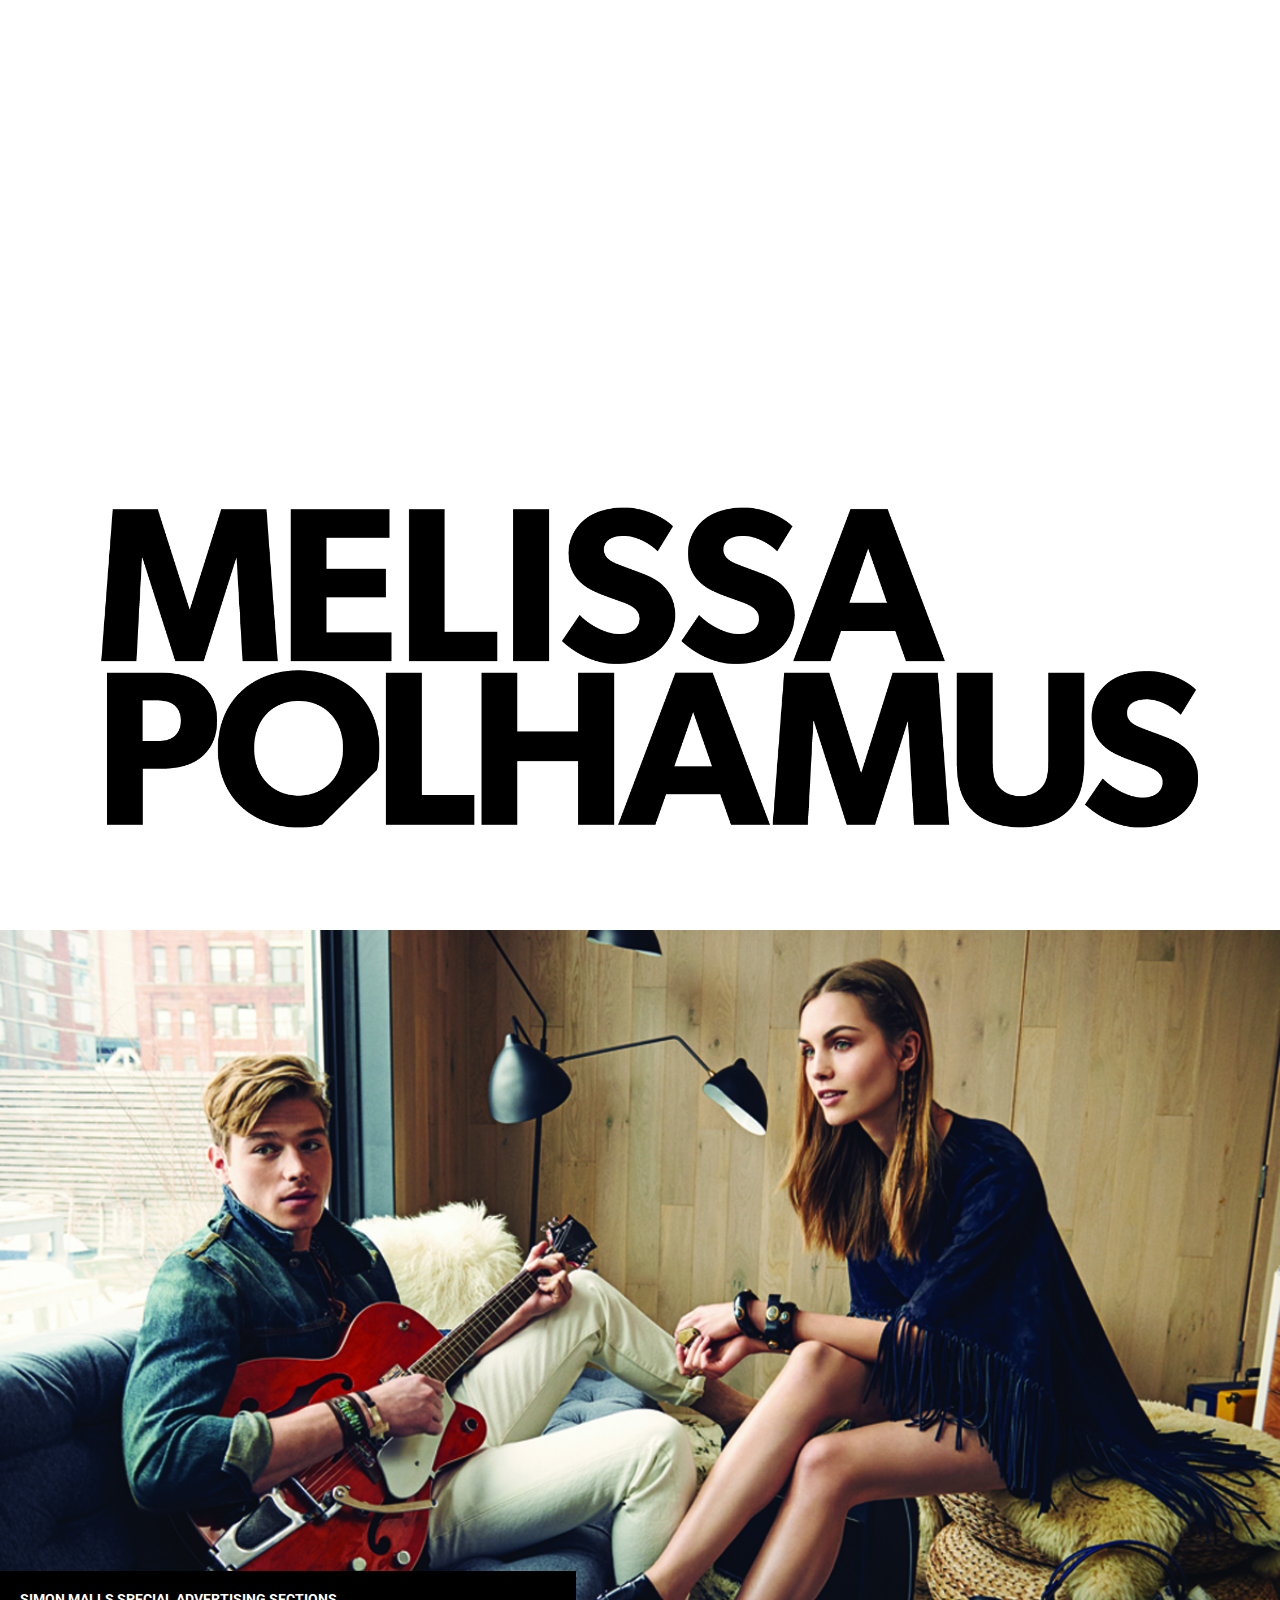
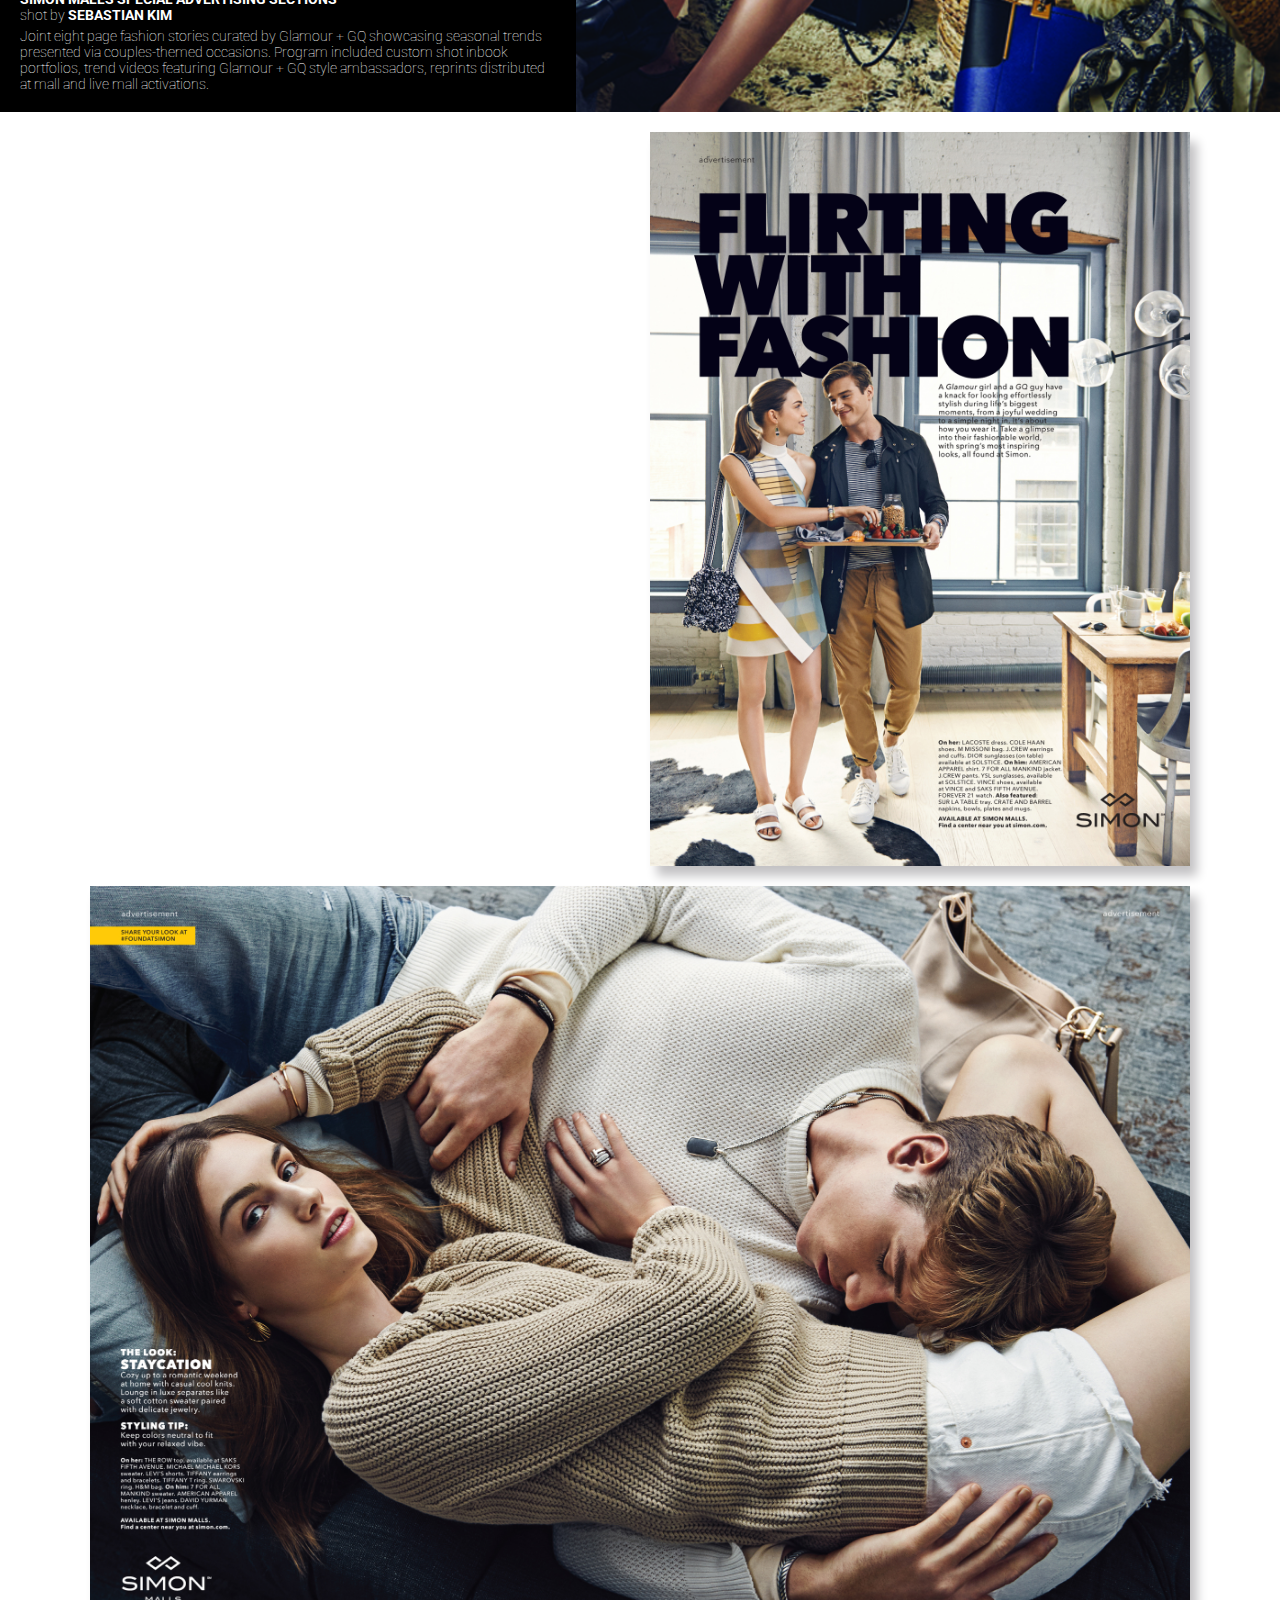
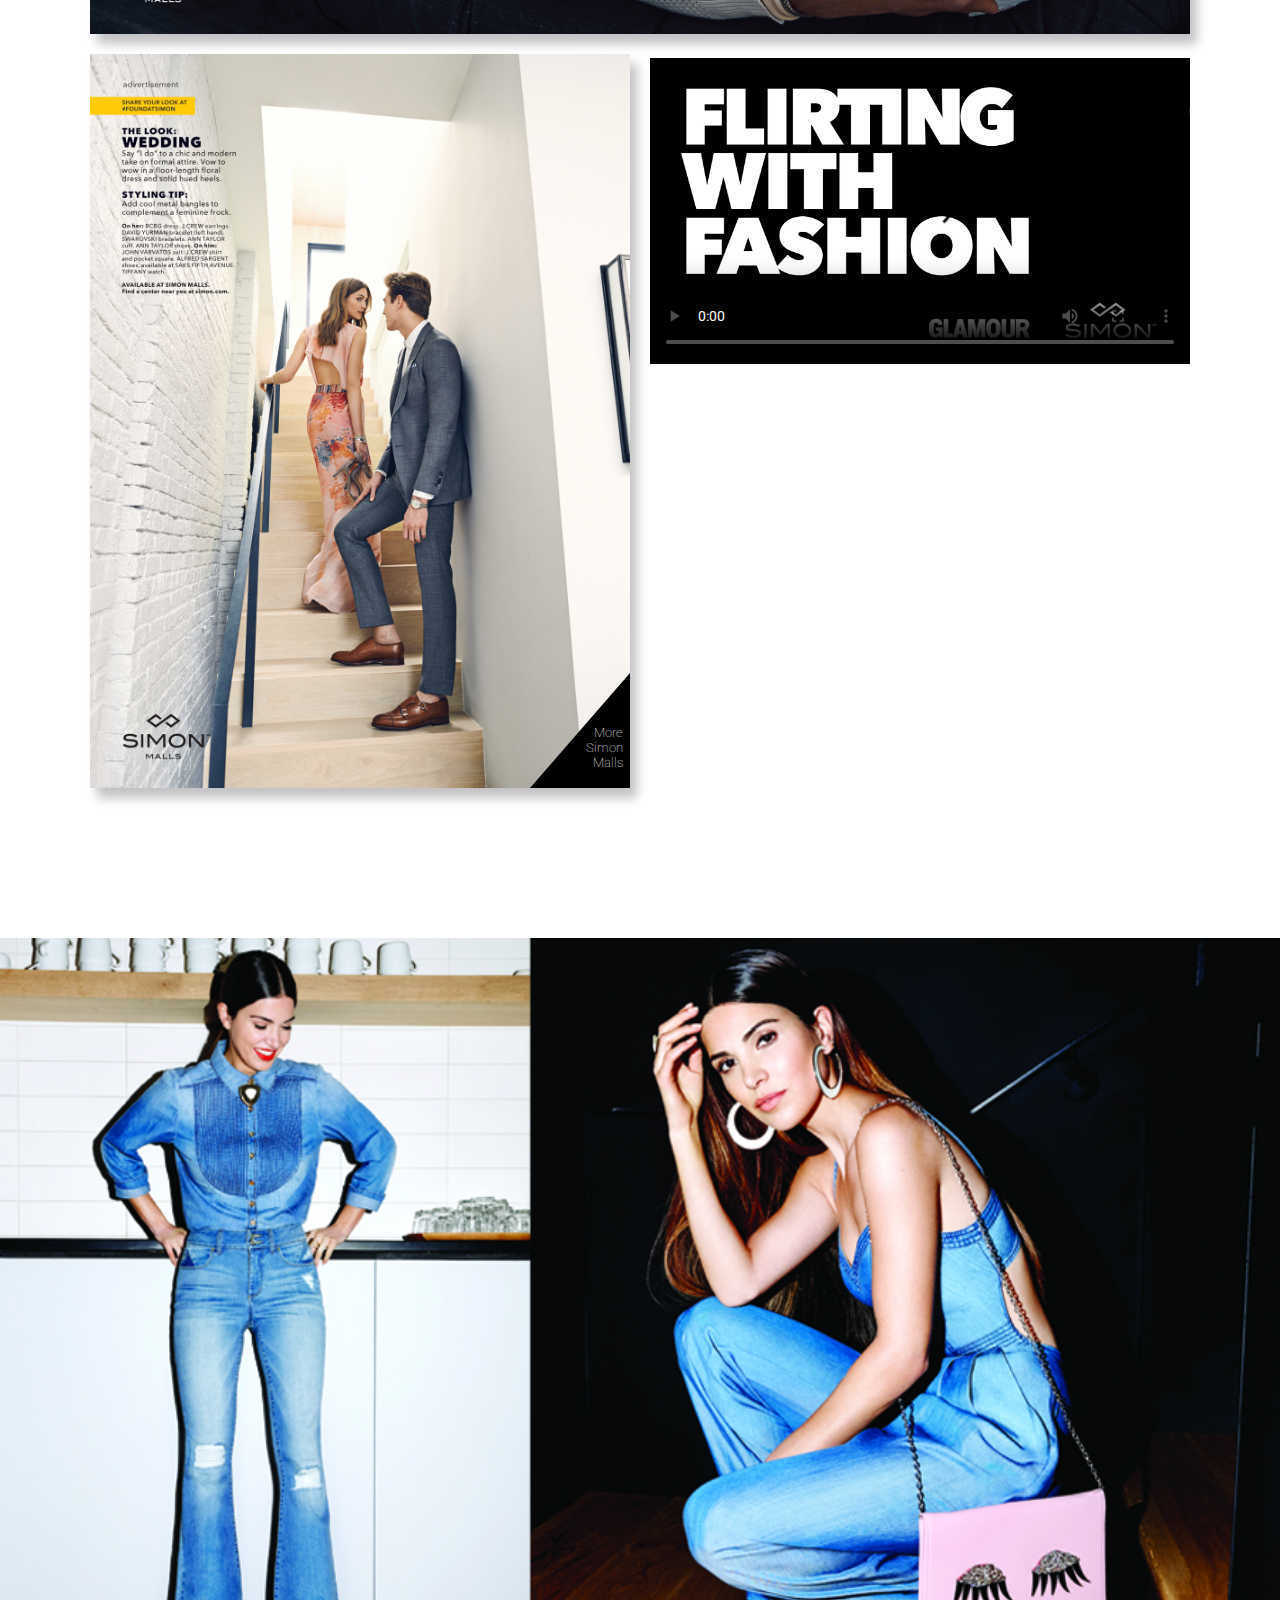
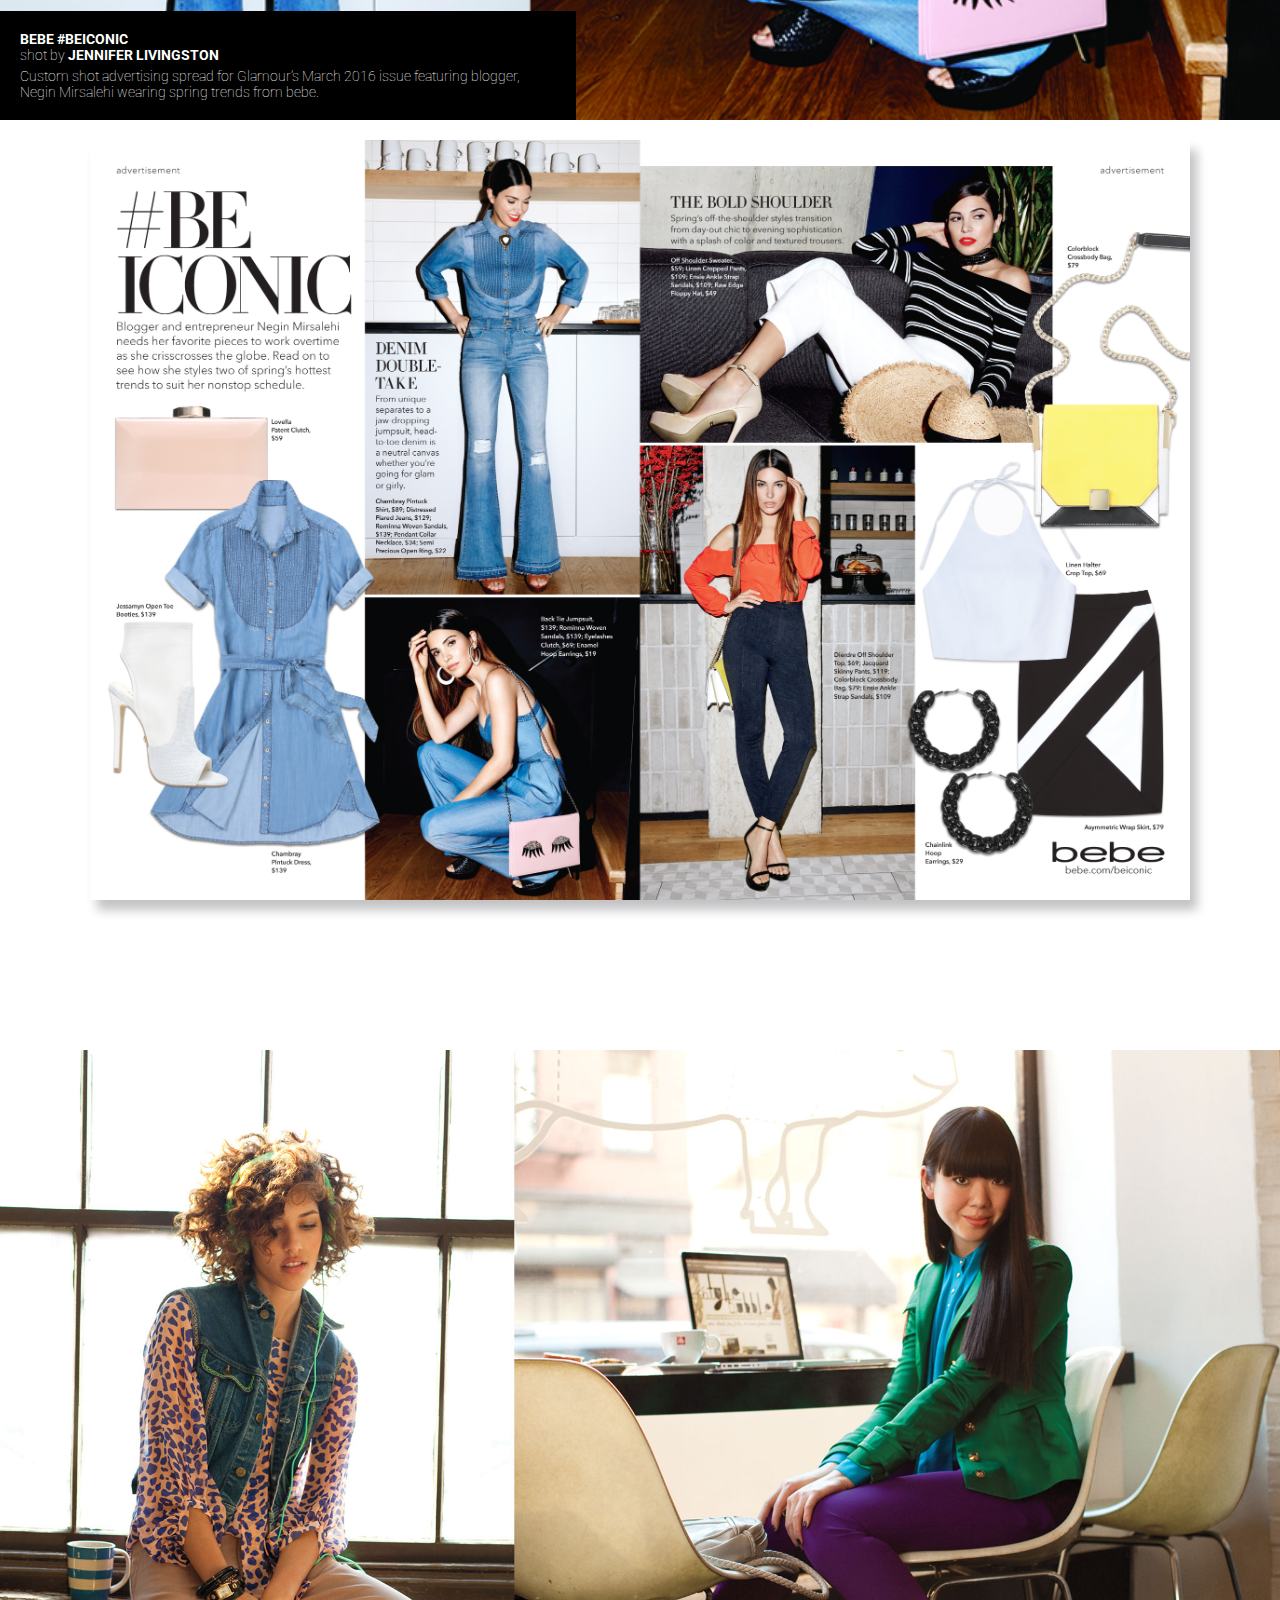
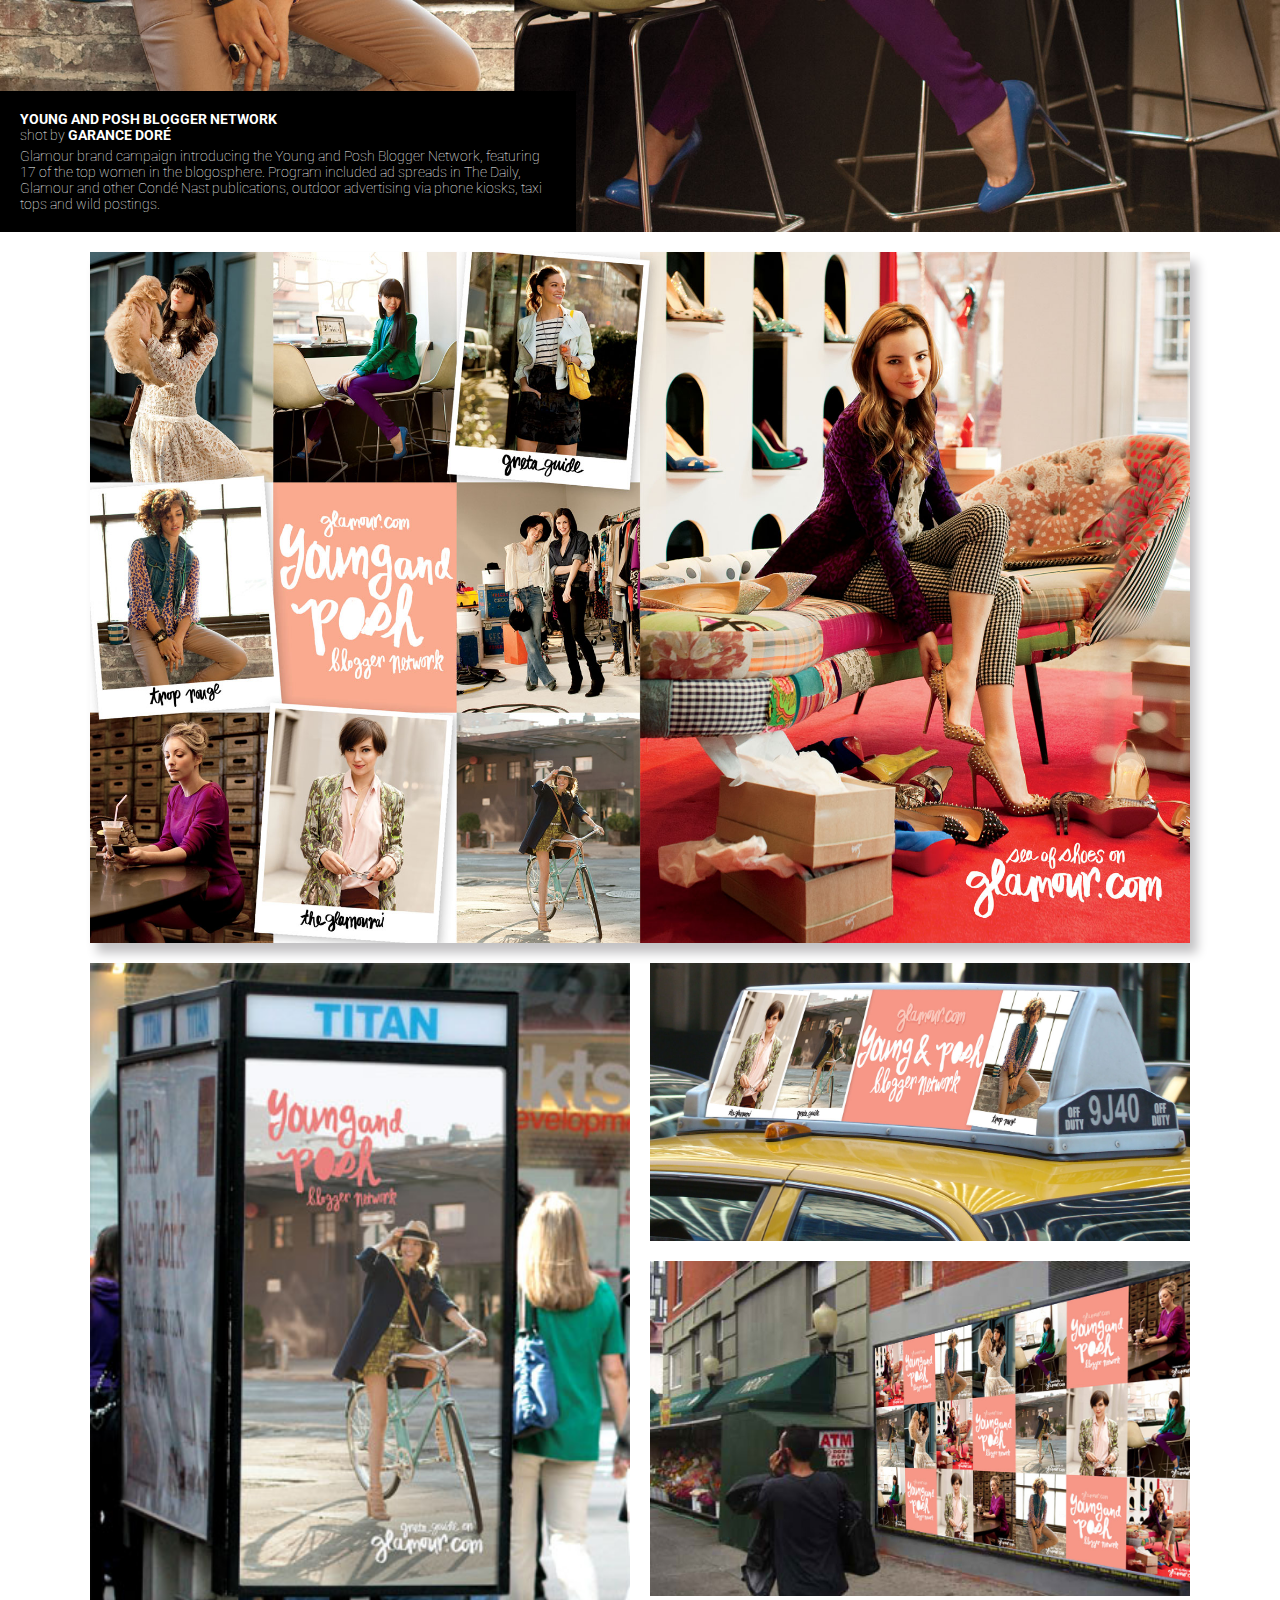
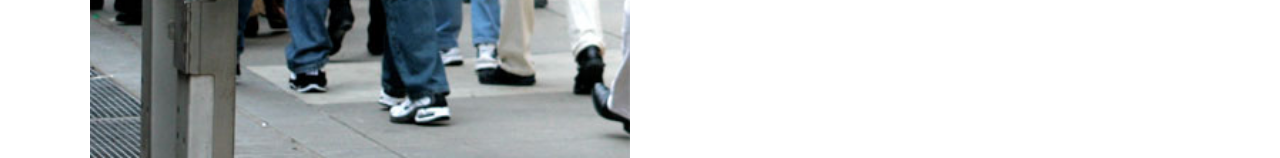
==== index.html @ ba235b1f "Fixed more simon malls page" ====
<!DOCTYPE html>
<html lang="en">

<head>
	<title>Melissa Polhamus</title>


	<link href="https://fonts.googleapis.com/css?family=Roboto:100,100i,300,300i,400,400i,500,500i,700,700i,900,900i" rel="stylesheet">

	<link rel="stylesheet" href="css/normalize.css">
	<link rel="stylesheet" href="css/simple-grid.css">
	<link rel="stylesheet" href="css/ideal-image-slider.css">
    <link rel="stylesheet" href="css/default.css">
    
    <link rel="stylesheet" href="css/styles.css">
    
    <link href="http://vjs.zencdn.net/5.8.8/video-js.css" rel="stylesheet">

    <meta name="viewport" content="width=device-width, initial-scale=1.0">

</head>

<body>
	

	<nav >
		<a href="./index.html">
			<img src="img/logo/MelissaPolhamus.png">
		</a>
	<!-- 	<a href="./contact.html">CONTACT</a> -->
	</nav>

	
	
	<div class="grid grid-pad height100">
    
		<div class="col-1-1 logo-position">
	       <div class="content logo">
	           <img src="img/logo/MelissaPolhamus.png" class="no-shadow">
	       </div>
		</div>
	
	</div>
	

	

	<section class="simon-malls">

		

		       <div class="content">
		           <img src="img/simon_malls/150209-02-146_V2_CMYK.jpg" class="main-image">
		           
		           <div class="content project-summary">
			           <p class="project-name"><span class="all-cap-bold">Simon Malls Special Advertising Sections</span><br>
			            shot by <span class="all-cap-bold">sebastian kim</span>
			            </p>
			            <p class="project-description">
						Joint eight page fashion stories curated by Glamour + GQ showcasing seasonal trends presented via couples-themed occasions. Program included custom shot inbook portfolios, trend videos featuring Glamour + GQ style ambassadors, reprints distributed at mall and live mall activations.
						</p>
		     		</div>
		       </div>
  

		
		<div class="grid grid-pad">

		    <div class="col-1-2">

		    </div>

	
			<div class="col-1-2">

			    <div class="content">
			        <img src="img/simon_malls/GL_PR_0415_Simon_01.jpg">
			    </div>

			</div>
		</div>


		<div class="grid grid-pad">
		    
		    <div class="col-1-1">
		       <div class="content">

		           <div id="slider-yp-2" class="image-slider">
	    				<img src="img/simon_malls/GL_PR_0415_Simon_06.jpg">
	    				<img src="img/simon_malls/GL_PR_0415_Simon_02.jpg">
	    				<img src="img/simon_malls/GL_PR_0415_Simon_04.jpg">
    				</div>
		       
		       </div>
		    </div>

		</div>


		<div class="grid grid-pad">
    		
    		<div class="col-1-2">
       			
       			<div class="content">
       				
       				<img src="img/simon_malls/GL_PR_0415_Simon_08.jpg"> 
	       			
	       			<a href="./more_simonmalls.html" class="more-info-button">
	       				<div class="triangle"></div>
	       				<p class="more-info-txt">More<br>Simon<br>Malls</p>
	       			</a>       			
       			
       			</div>
       			

    		</div>
    
    		<div class="col-1-2">
		       
		       <div class="content">
		        
		       
		       		<video 
		       		 	id="my-video" 
		       		 	class="video-js vjs-big-play-centered" 
		       		 	controls preload="auto" 
		       		 	poster="img/simon_malls/SimonApr_vid_poster.png" 
		       		 	data-setup="{}">
	    				<source src="img/simon_malls/Simon_GLAMOUR_15_3.5.m4v" type='video/mp4'>
   						<p class="vjs-no-js">
					    To view this video please enable JavaScript, and consider upgrading to a web browser that
					    <a href="http://videojs.com/html5-video-support/" target="_blank">supports HTML5 video</a></p>
					</video>


		       </div>
    		
    		</div>
		
		</div>

	
	</section>

		<section class="bebe" id="next-bebe">
		

		       <div class="content">
		           
		           <img src="img/bebe/bebe_main.jpg" class="main-image">
		       
			       <div class="content project-summary">
			           <p class="project-name"><span class="all-cap-bold">bebe #beiconic</span><br>shot by <span class="all-cap-bold">jennifer livingston</span></p>
						<p class="project-description">
						Custom shot advertising spread for Glamour’s March 2016 issue featuring blogger, Negin Mirsalehi wearing spring trends from bebe.</p>
			       </div>
		    </div>
	
		
		<div class="grid grid-pad">
		    <div class="col-1-1">
		       <div class="content">
		           <img src="img/bebe/GL_PR_0316_BeBe_01.jpg">
		       </div>
		    </div>
		</div>
	
	</section>


	<section class="young-and-posh" id="next-young-and-posh">

		<div class="content">
			
			<img src="img/young_and_posh/young_and_posh_main.jpg" class="main-image">

			<div class="content project-summary">
				<p class="project-name"><span class="all-cap-bold">young and posh blogger network</span><br>shot by <span class="all-cap-bold">Garance Doré</span></p>
				<p class="project-description">
				Glamour brand campaign introducing the Young and Posh Blogger Network, featuring 17 of the top women in the blogosphere. Program included ad spreads in The Daily, Glamour and other Condé Nast publications, outdoor advertising via phone kiosks, taxi tops and wild postings.</p>
			</div>
		
		</div>

		<div class="grid grid-pad">
		    
		    <div class="col-1-1">
		       <div class="content">

		           <div id="slider" class="image-slider">
	    				<img src="img/young_and_posh/glamour_shoes.jpg">
	    				<img src="img/young_and_posh/glamour_susie.jpg">
	    				<img src="img/young_and_posh/glamour_trope.jpg">
	    				<img src="img/young_and_posh/glamour_glamourai.jpg">
    				</div>
		       
		       </div>
		    </div>

		</div>

		<div class="grid grid-pad">
    		
    		<div class="col-1-2">
       			<div class="content">
           			<img src="img/young_and_posh/Y&P2_kiosk.jpg" class="no-shadow">
       			</div>
    		</div>
    
    		<div class="col-1-2">
       			<div class="content">
           			<img src="img/young_and_posh/Y&P2-Taxi-mock.jpg" class="no-shadow image-margin">
           			<img src="img/young_and_posh/wildposting-on-wall-mock-up.jpg" class="no-shadow">
       			</div>
    		</div>

		</div>


	</section>





	<script src="js/ideal-image-slider.js"></script>
	<script src="js/image_slider.js"></script>

	<script type="text/javascript" src="js/jquery.js"></script>
	<script type="text/javascript" src="js/top_nav.js"></script>

	<script src="http://vjs.zencdn.net/5.8.8/video.js"></script>
	
</body>
</html>
---- css/simple-grid.css ----
/*
  Simple Grid
  Project Page - http://thisisdallas.github.com/Simple-Grid/
  Author - Dallas Bass
  Site - http://dallasbass.com
*/


[class*='grid'],
[class*='col-'],
[class*='mobile-'],
.grid:after {
  -webkit-box-sizing: border-box;
  -moz-box-sizing: border-box;
  box-sizing: border-box;
}

[class*='col-'] {
  float: left;
    min-height: 1px;
  padding-right: 20px; /* column-space */
}

[class*='col-'] [class*='col-']:last-child {
  padding-right: 0;
}

.grid {
  width: 100%;
  max-width: 1140px;
  min-width: 748px; /* when using padded grid on ipad in portrait mode, width should be viewport-width - padding = (768 - 20) = 748. actually, it should be even smaller to allow for padding of grid containing element */
  margin: 0 auto;
  overflow: hidden;
}

.grid:after {
  content: "";
  display: table;
  clear: both;
}

.grid-pad {
  padding-top: 20px;
  padding-left: 20px; /* grid-space to left */
  padding-right: 0; /* grid-space to right: (grid-space-left - column-space) e.g. 20px-20px=0 */
}

.push-right {
  float: right;
}

/* Content Columns */

.col-1-1 {
  width: 100%;
}
.col-2-3, .col-8-12 {
  width: 66.66%;
}

.col-1-2, .col-6-12 {
  width: 50%;
}

.col-1-3, .col-4-12 {
  width: 33.33%;
}

.col-1-4, .col-3-12 {
  width: 25%;
}

.col-1-5 {
  width: 20%;
}

.col-1-6, .col-2-12 {
  width: 16.667%;
}

.col-1-7 {
  width: 14.28%;
}

.col-1-8 {
  width: 12.5%;
}

.col-1-9 {
  width: 11.1%;
}

.col-1-10 {
  width: 10%;
}

.col-1-11 {
  width: 9.09%;
}

.col-1-12 {
  width: 8.33%
}

/* Layout Columns */

.col-11-12 {
  width: 91.66%
}

.col-10-12 {
  width: 83.333%;
}

.col-9-12 {
  width: 75%;
}

.col-5-12 {
  width: 41.66%;
}

.col-7-12 {
  width: 58.33%
}

/* Pushing blocks */

.push-2-3, .push-8-12 {
  margin-left: 66.66%;
}

.push-1-2, .push-6-12 {
  margin-left: 50%;
}

.push-1-3, .push-4-12 {
  margin-left: 33.33%;
}

.push-1-4, .push-3-12 {
  margin-left: 25%;
}

.push-1-5 {
  margin-left: 20%;
}

.push-1-6, .push-2-12 {
  margin-left: 16.667%;
}

.push-1-7 {
  margin-left: 14.28%;
}

.push-1-8 {
  margin-left: 12.5%;
}

.push-1-9 {
  margin-left: 11.1%;
}

.push-1-10 {
  margin-left: 10%;
}

.push-1-11 {
  margin-left: 9.09%;
}

.push-1-12 {
  margin-left: 8.33%
}

@media handheld, only screen and (max-width: 767px) {
  .grid {
    width: 100%;
    min-width: 0;
    margin-left: 0;
    margin-right: 0;
    padding-left: 20px; /* grid-space to left */
    padding-right: 10px; /* grid-space to right: (grid-space-left - column-space) e.g. 20px-10px=10px */
  }

  [class*='col-'] {
    width: auto;
    float: none;
    margin: 10px 0;
    padding-left: 0;
    padding-right: 10px; /* column-space */
  }

  [class*='col-'] [class*='col-'] {
    padding-right: 0;
  }

  /* Mobile Layout */

  [class*='mobile-col-'] {
    float: left;
    margin: 0 0 10px;
    padding-left: 0;
    padding-right: 10px; /* column-space */
    padding-bottom: 0;
  }

  .mobile-col-1-1 {
    width: 100%;
  }
  .mobile-col-2-3, .mobile-col-8-12 {
    width: 66.66%;
  }

  .mobile-col-1-2, .mobile-col-6-12 {
    width: 50%;
  }

  .mobile-col-1-3, .mobile-col-4-12 {
    width: 33.33%;
  }

  .mobile-col-1-4, .mobile-col-3-12 {
    width: 25%;
  }

  .mobile-col-1-5 {
    width: 20%;
  }

  .mobile-col-1-6, .mobile-col-2-12 {
    width: 16.667%;
  }

  .mobile-col-1-7 {
    width: 14.28%;
  }

  .mobile-col-1-8 {
    width: 12.5%;
  }

  .mobile-col-1-9 {
    width: 11.1%;
  }

  .mobile-col-1-10 {
    width: 10%;
  }

  .mobile-col-1-11 {
    width: 9.09%;
  }

  .mobile-col-1-12 {
    width: 8.33%
  }

  /* Layout Columns */

  .mobile-col-11-12 {
    width: 91.66%
  }

  .mobile-col-10-12 {
    width: 83.333%;
  }

  .mobile-col-9-12 {
    width: 75%;
  }

  .mobile-col-5-12 {
    width: 41.66%;
  }

  .mobile-col-7-12 {
    width: 58.33%
  }

  .hide-on-mobile {
    display: none !important;
    width: 0;
    height: 0;
  }
}
---- css/ideal-image-slider.css ----
/*
 * Ideal Image Slider v1.5.1
 *
 * By Gilbert Pellegrom
 * http://gilbert.pellegrom.me
 *
 * Copyright (C) 2014 Dev7studios
 * https://raw.githubusercontent.com/gilbitron/Ideal-Image-Slider/master/LICENSE
 */

.ideal-image-slider {
	position: relative;
	overflow: hidden;
}
.iis-slide {
	display: block;
	bottom: 0;
	text-decoration: none;
	position: absolute;
	top: 0;
	left: 0;
	width: 100%;
	height: 100%;
	background-repeat: no-repeat;
	background-position: 50% 50%;
	background-size: cover;
	text-indent: -9999px;
}

/* Slide effect */
.iis-effect-slide .iis-slide {
	opacity: 0;
	-webkit-transition-property: -webkit-transform;
	   -moz-transition-property: -moz-transform;
		 -o-transition-property: -o-transform;
			transition-property: transform;
	-webkit-transition-timing-function: ease-out;
	   -moz-transition-timing-function: ease-out;
		 -o-transition-timing-function: ease-out;
			transition-timing-function: ease-out;
	-webkit-transform: translateX(0%);
		-ms-transform: translateX(0%);
			transform: translateX(0%);
}
.iis-effect-slide .iis-current-slide {
	opacity: 1;
	z-index: 1;
}
.iis-effect-slide .iis-previous-slide {
	-webkit-transform: translateX(-100%);
		-ms-transform: translateX(-100%);
			transform: translateX(-100%);
}
.iis-effect-slide .iis-next-slide {
	-webkit-transform: translateX(100%);
		-ms-transform: translateX(100%);
			transform: translateX(100%);
}
.iis-effect-slide.iis-direction-next .iis-previous-slide,
.iis-effect-slide.iis-direction-previous .iis-next-slide { opacity: 1; }

/* Touch styles */
.iis-touch-enabled .iis-slide { z-index: 1; }
.iis-touch-enabled .iis-current-slide { z-index: 2; }
.iis-touch-enabled.iis-is-touching .iis-previous-slide,
.iis-touch-enabled.iis-is-touching .iis-next-slide { opacity: 1; }

/* Fade effect */
.iis-effect-fade .iis-slide {
	-webkit-transition-property: opacity;
	   -moz-transition-property: opacity;
		 -o-transition-property: opacity;
			transition-property: opacity;
	-webkit-transition-timing-function: ease-in;
	   -moz-transition-timing-function: ease-in;
		 -o-transition-timing-function: ease-in;
			transition-timing-function: ease-in;
	opacity: 0;
}
.iis-effect-fade .iis-current-slide {
	opacity: 1;
	z-index: 1;
}
---- css/default.css ----
/*
 * Ideal Image Slider Default Theme
 * Version: 1.2.0
 */

.ideal-image-slider {
	background-color: #fff;
	background-image: url("[data-uri]");
	background-repeat: no-repeat;
	background-position: 50% 50%;
	background-size: 32px 32px;
}

/* Navigation */
.iis-previous-nav,
.iis-next-nav {
	position: absolute;
	top: 50%;
	z-index: 20;
	display: block;
	width: 30px;
	/*width: 60px;*/
	height: 30px;
	/*width: 60px;*/
	text-indent: -9999px;
	background-repeat: no-repeat;
	/*background-color: rgba(0,0,0,0.5);*/
	border-radius: 50px;
	/*background-size: 48px 48px;*/
	background-size: 20px 20px;
/*	cursor: pointer;
*/	opacity: 0;
	-webkit-transform: translateY(-50%);
		-ms-transform: translateY(-50%);
			transform: translateY(-50%);
	-webkit-transition: 0.3s ease-out;
	   -moz-transition: 0.3s ease-out;
		 -o-transition: 0.3s ease-out;
			transition: 0.3s ease-out;
}
.iis-previous-nav {
	left: 5%;
	background-position: 35% 50%;
	background-image: url("[data-uri]");
}
.iis-next-nav {
	right: 5%;
	background-position: 65% 50%;
	background-image: url("[data-uri]");
}
.ideal-image-slider:hover .iis-previous-nav,
.ideal-image-slider:hover .iis-next-nav { opacity: 0.5; }
.ideal-image-slider:hover .iis-previous-nav:hover,
.ideal-image-slider:hover .iis-next-nav:hover { opacity: 1.0; }

/* Bullet Navigation */
.iis-bullet-nav {
	position: absolute;
	bottom: 5%;
	right: 5%;
	z-index: 15;
	width: 90%;
	text-align: right;
	opacity: 0.4;
	-webkit-transition: 0.3s ease-out;
	   -moz-transition: 0.3s ease-out;
		 -o-transition: 0.3s ease-out;
			transition: 0.3s ease-out;
}
.iis-has-captions .iis-bullet-nav { max-width: 42%; }
.iis-bullet-nav a {
	display: inline-block;
	width: 10px;
	height: 10px;
	background: transparent;
	text-indent: 9999px;
	margin: 0 5px;
	border: 3px solid rgba(0,0,0,0.5);
	border-radius: 10px;
	cursor: pointer;
	-webkit-transition: 0.3s ease-out;
	   -moz-transition: 0.3s ease-out;
		 -o-transition: 0.3s ease-out;
			transition: 0.3s ease-out;
}
.iis-bullet-nav a.iis-bullet-active,
.iis-bullet-nav a:hover { background: #fff; }
.ideal-image-slider:hover .iis-bullet-nav { opacity: 0.7; }
.ideal-image-slider:hover .iis-bullet-nav:hover { opacity: 1.0; }

/* Captions */
.iis-has-captions .iis-slide { text-indent: 0; }
.iis-caption {
	position: absolute;
	left: 5%;
	bottom: 5%;
	max-width: 90%;
	z-index: 10;
	background: #000;
	background: rgba(0,0,0,0.5);
	padding: 5px 15px;
	border-radius: 10px;
	font: 14px/1.6em "Helvetica Neue", Helvetica, Arial, sans-serif;
	color: #fff;
	-webkit-box-sizing: border-box;
	-moz-box-sizing: border-box;
	box-sizing: border-box;
}
.iis-has-bullet-nav .iis-caption { max-width: 42%; }
.iis-caption .iis-caption-title { font-weight: bold; }
.iis-caption .iis-caption-content {
	font-size: 13px;
	line-height: 1.6em;
	color: #eee;
}
.iis-caption .iis-caption-content a,
.iis-caption .iis-caption-content a:visited {
	color: #eee;
	text-decoration: underline;
	border: 0;
}
.iis-caption .iis-caption-content a:hover,
.iis-caption .iis-caption-content a:active {
	color: #fff;
}
---- css/styles.css ----
/*Melissa Polhamus*/

/*OVERALL PAGE SETUP*/

* {
	box-sizing: border-box;
}

body{
	font-family: 'Roboto', sans-serif;
	font-size: 100%;
	font-weight: 100;
	
}

body, html{
	height: 100%;
}

section{
	margin-bottom: 150px;
}

@media handheld, only screen and (max-width: 767px){
	section{
	margin-bottom: 75px;}
}


.content{
	position: relative;
}

.height100{
	height:100%;
	position: relative;
}

.col-1-1{
	position: relative;
	z-index: 200;
}

.col-1-2{
	position: relative;
}

.logo-position{
	position: absolute;
	bottom: 7%;
}

.grid{
	overflow: visible;
}

/*END OVERALL PAGE SETUP*/


/*NAVIGATION*/

nav {
  background-color: white;
  position: fixed;
  top: 0;
  /*width: 100%;*/
  z-index: 400;
  display: none;
  padding-left: 20px;
  padding-bottom: 13px;
  padding-top: 13px;
  /*text-align: right;*/
}

nav a {
  color: black;
  font-size: .5em;
  font-weight: 600;
 
}

nav img{
	width: 8%;
	box-shadow: none;
	display: inline-block;

}

.main-nav-scrolled{
	display: inherit;
}

@media handheld, only screen and (max-width: 767px) {
	nav img{ width: 25%;}

}

/*--- nav on interior pages---*/

.nav-interior-pages{
	background-color: white;
  	position: fixed;
  	top: 0;
  	/*width: 100%;*/
  	z-index: 400;
  	padding-left: 20px;
  	padding-bottom: 13px;
  	padding-top: 13px;
}

.nav-interior-pages img{
	width: 8%;
	box-shadow: none;
	display: inline-block;
	}

.top-margin{
	margin-top: 50px;
}

@media handheld, only screen and (max-width: 767px) {
	.nav-interior-pages img{ width: 25%;}
	.top-margin{ margin-top: 30px;}
	}

/*END NAVIGATION*/


/*MORE INFO / NEXT BUTTONS*/

.triangle, .triangle-next{
	width: 0;
	height: 0;
	border-style: solid;
	border-width: 0 0 115px 100px;
	border-color: transparent transparent #000000 transparent;
	position: absolute;
	bottom: 0px;
	right: 0px;
}

.more-info-txt{
	color: white;
	font-size: .8em;
	text-align: right;
	position: absolute;
	bottom: 5px;
	right: 7px;
	display: inherit;
}

.more-info-button:hover .triangle{
		border-color: transparent transparent #F7F307 transparent;
}

.more-info-button:hover .more-info-txt{
	color: black;
	font-weight: 300;
}

.next-button:hover .triangle-next{
	border-color: transparent transparent #FFFFFF transparent;
}

.next-button:hover .next-button-txt{
	color: black;
	font-weight: 300;
	}

a{
	text-align: right;
	text-decoration: none;
}

/*END -- MORE INFO / NEXT BUTTONS*/


/*PROJECT OPENER / DESCRIPTION*/

.main-image{
	padding-right: 0px;
	box-shadow: none;
	margin-top: 30px;
}

.project-summary{
	background-color: black;
	color: white;
	font-size: .875em;
	margin: 0;
	padding: 20px;
	position: absolute;
	bottom: 0px;
	width: 45%;
}

.project-name{
	margin: 0;
}

.project-description{
	margin-top: 5px;
	margin-bottom: 0;
}



@media handheld, only screen and (max-width: 767px) {
	.project-summary{
		position: relative;
		width: 100%;
	}
}

.all-cap-bold{
	font-weight: 700;
	text-transform: uppercase;
}

/*END - PROJECT OPENER / DESCRIPTION*/


/*PROJECT ELEMENTS*/


img{
	width: 100%;
	box-shadow: 7px 10px 10px #C3C2C4;
	display: block;
}

.image-margin{
	margin-bottom: 20px;
}

.no-shadow{
	box-shadow: none;
}


.video-js {
	width: 100%;
	height: 310px;
}

.image-slider{
	box-shadow: 7px 10px 10px #C3C2C4;
	z-index: 5;
}

/*END - PROJECT ELEMENTS*/


/*email graphic contact page*/
#contact-size{
	width: 90%;
}
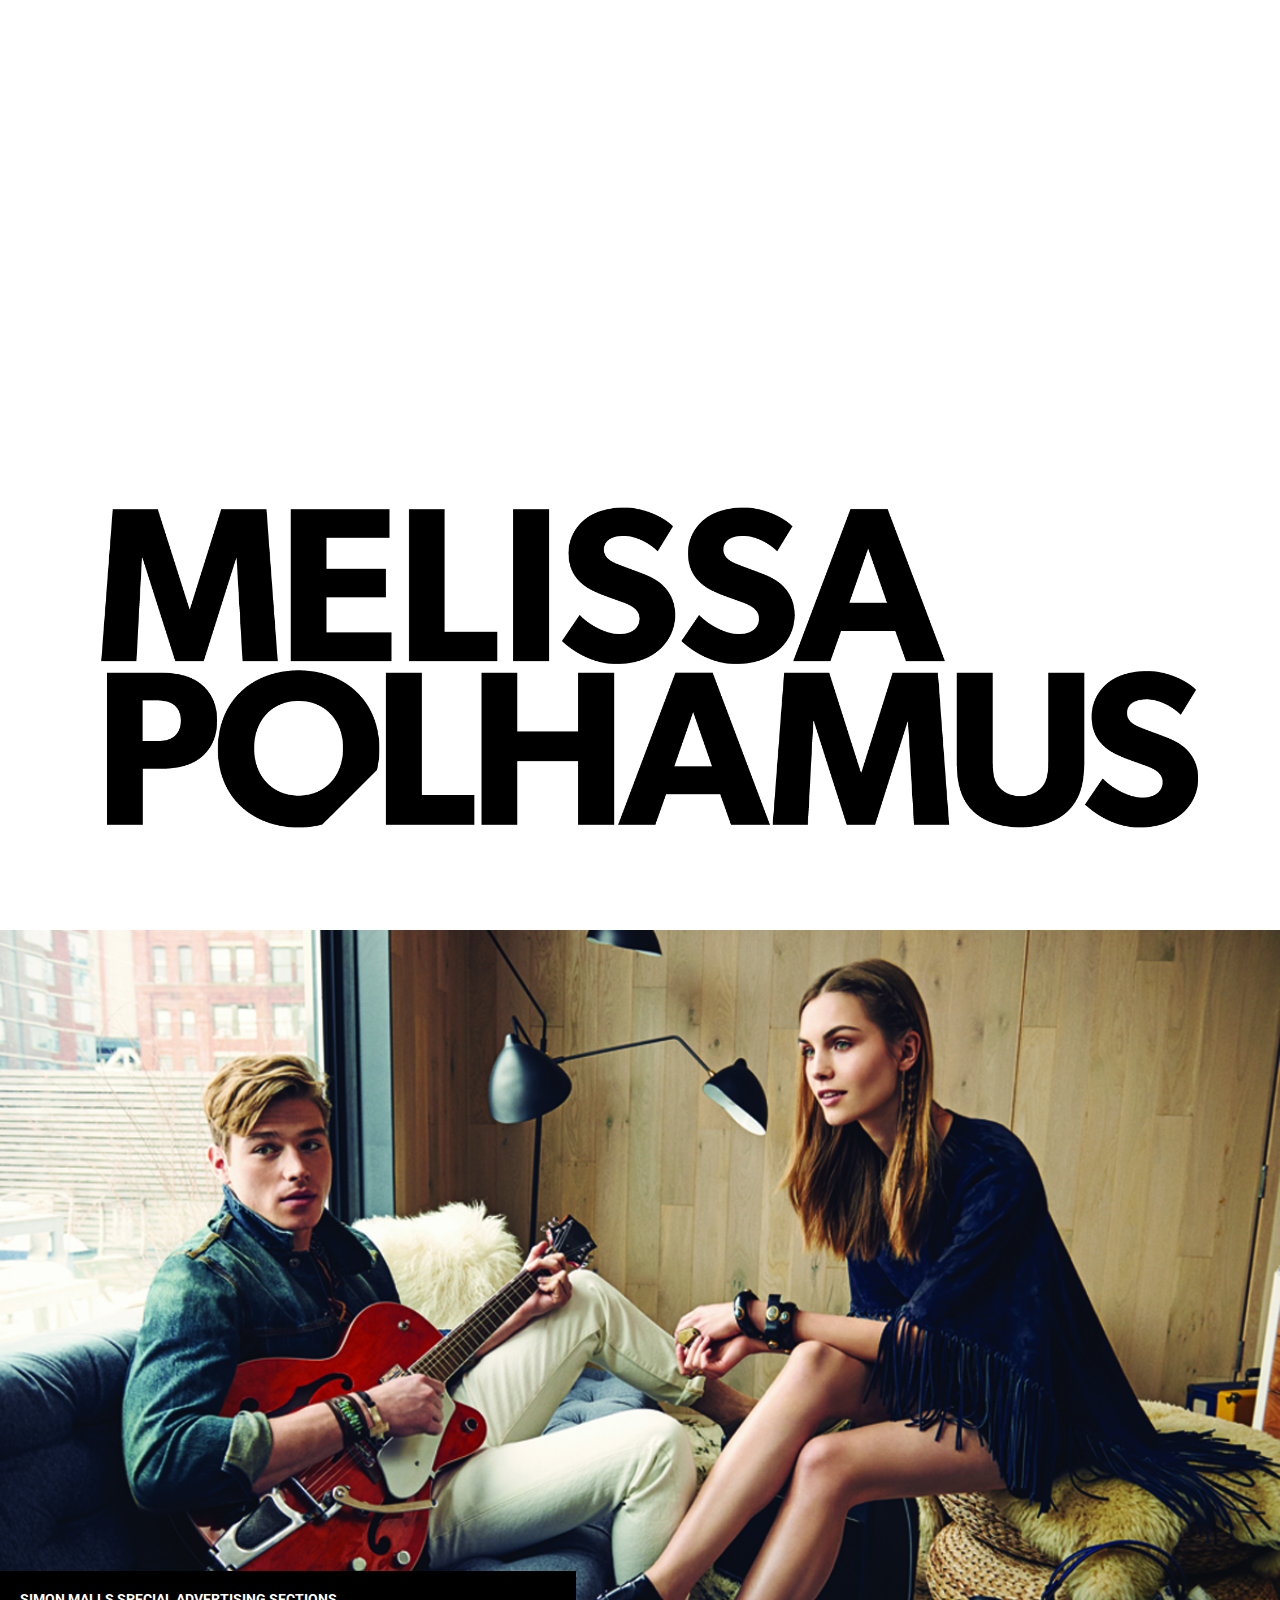
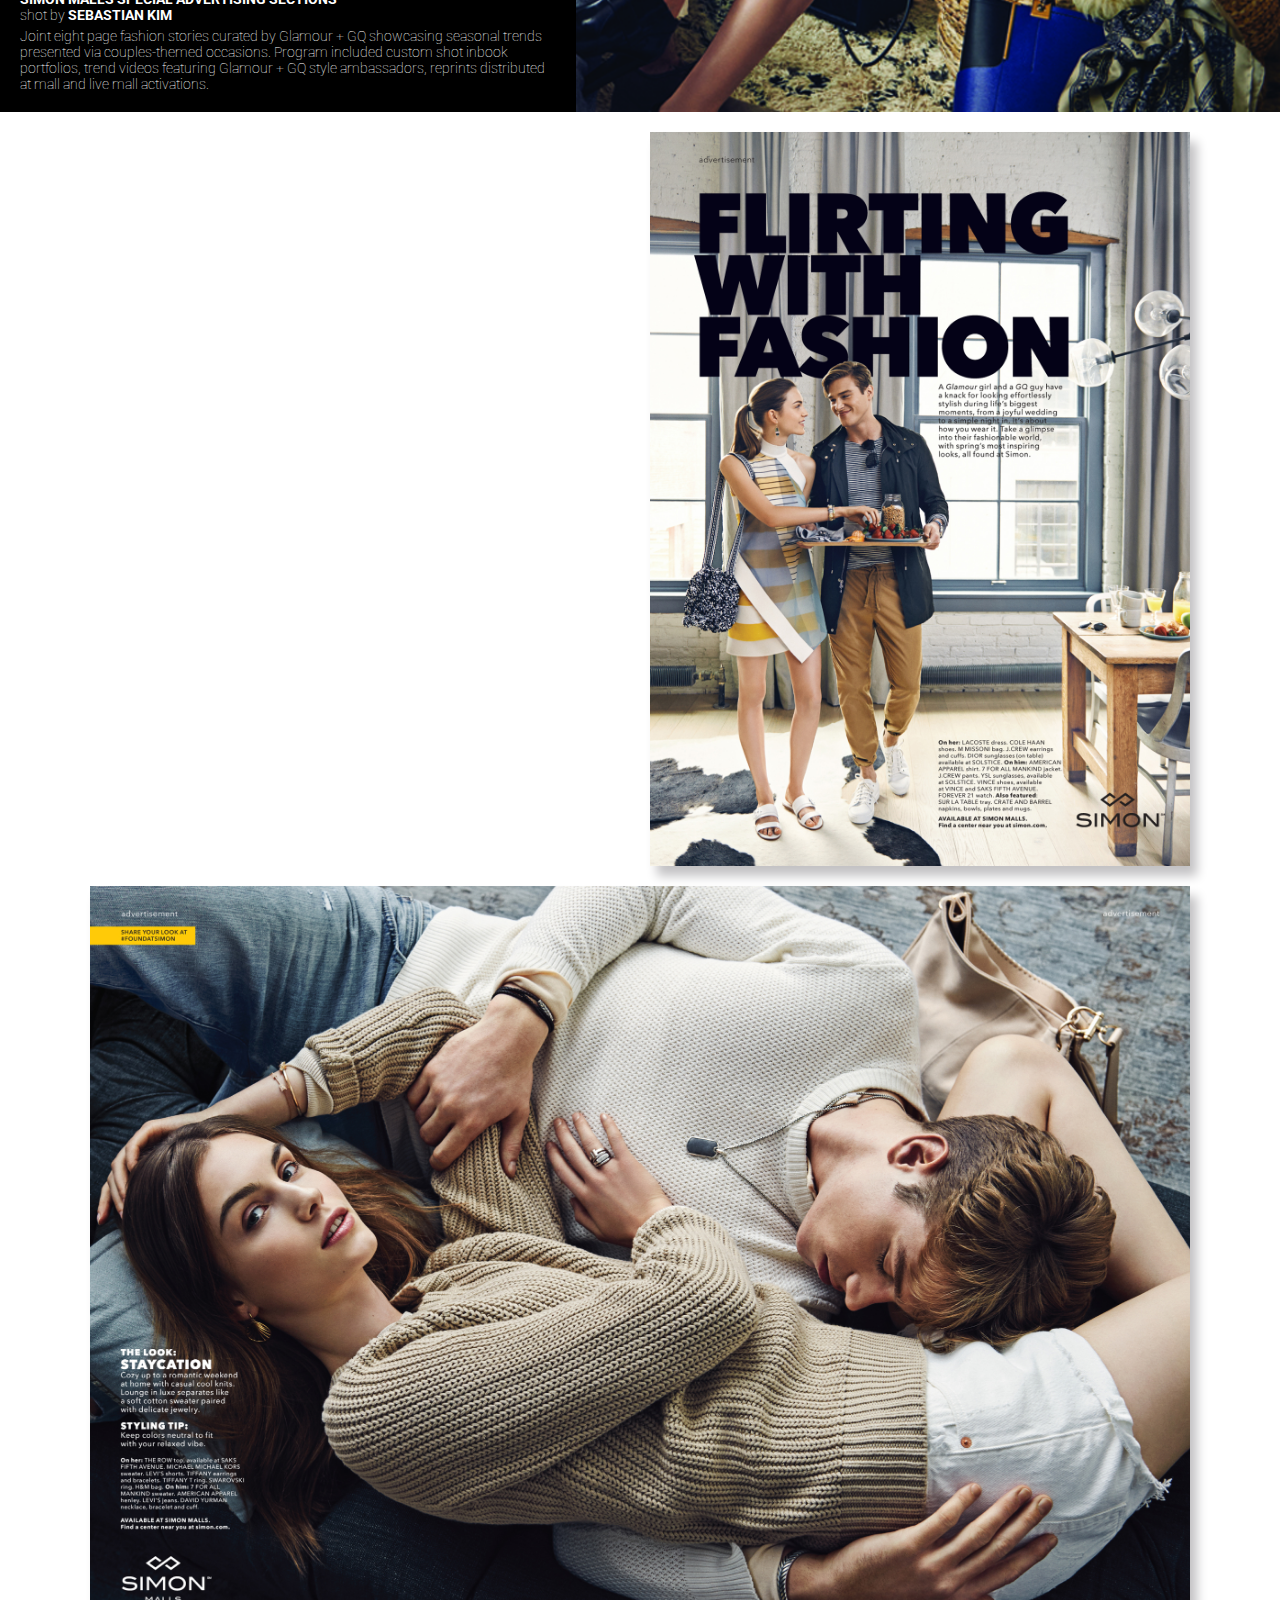
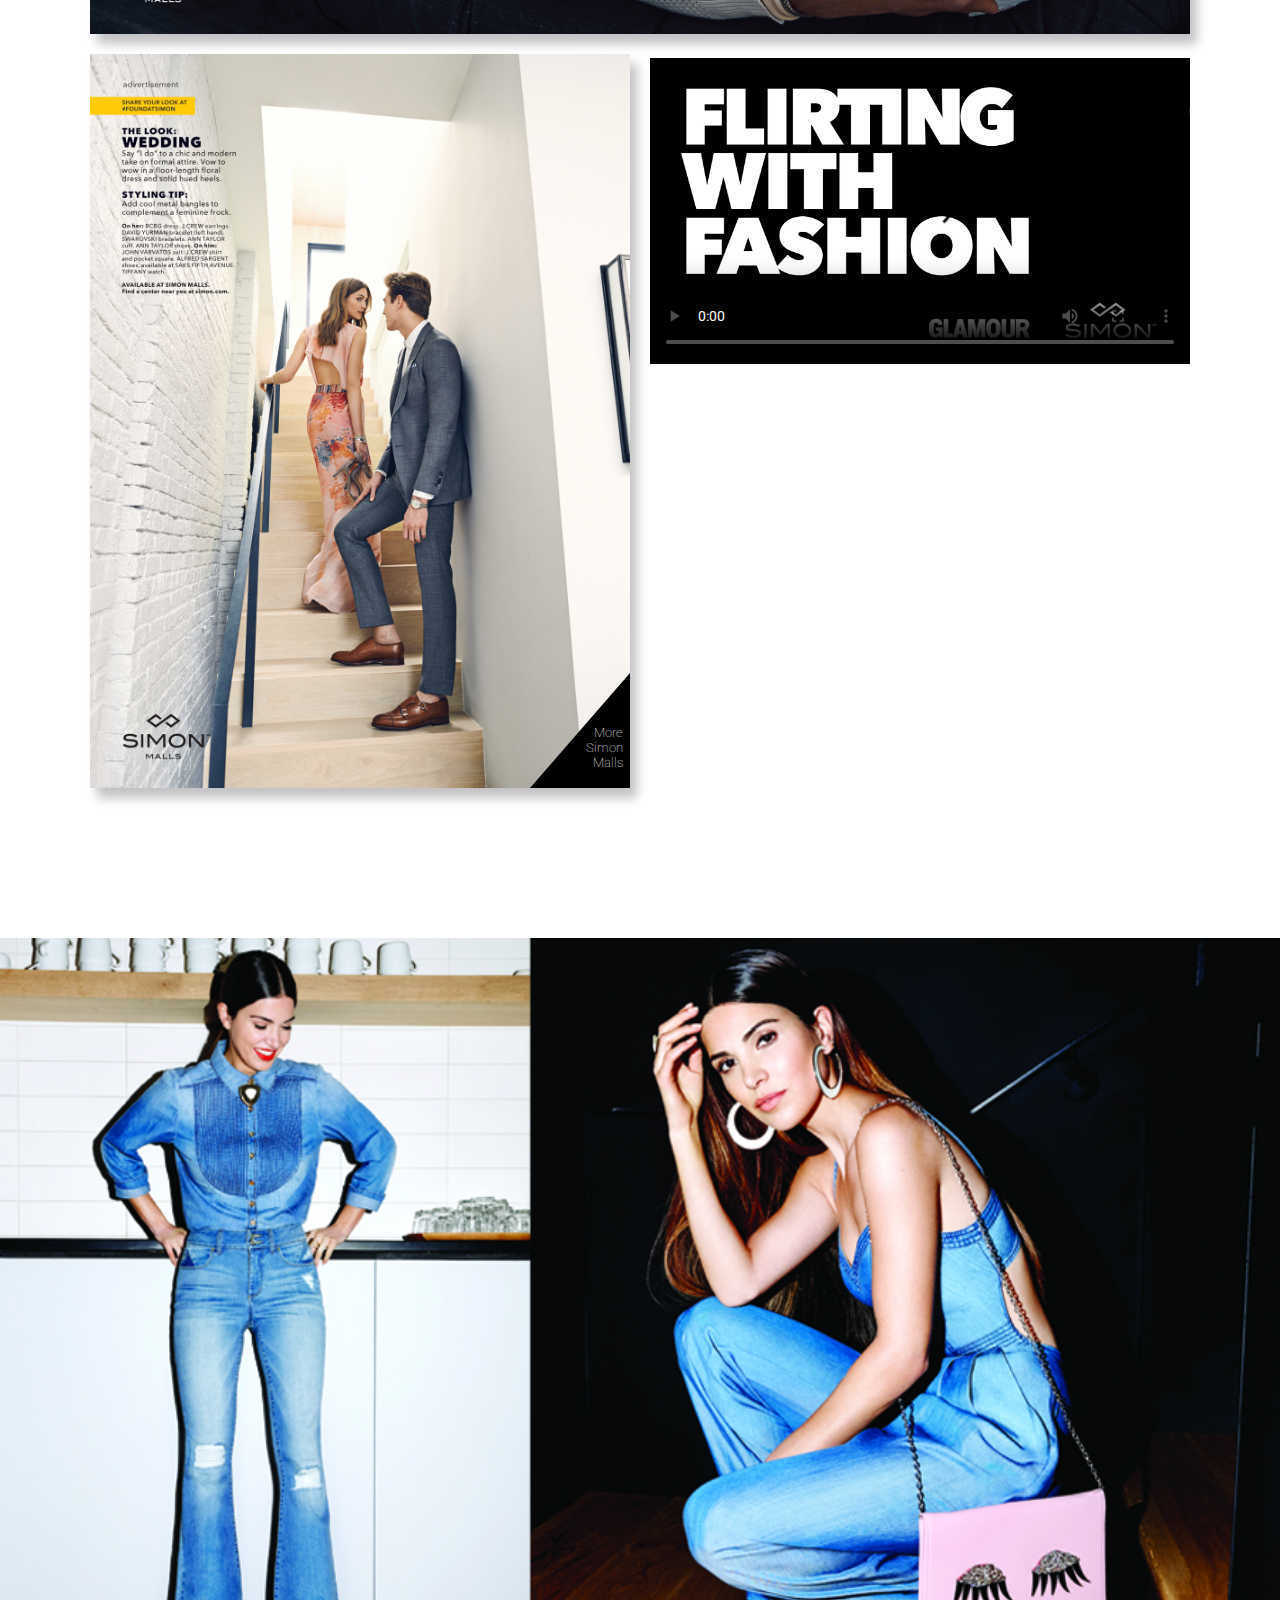
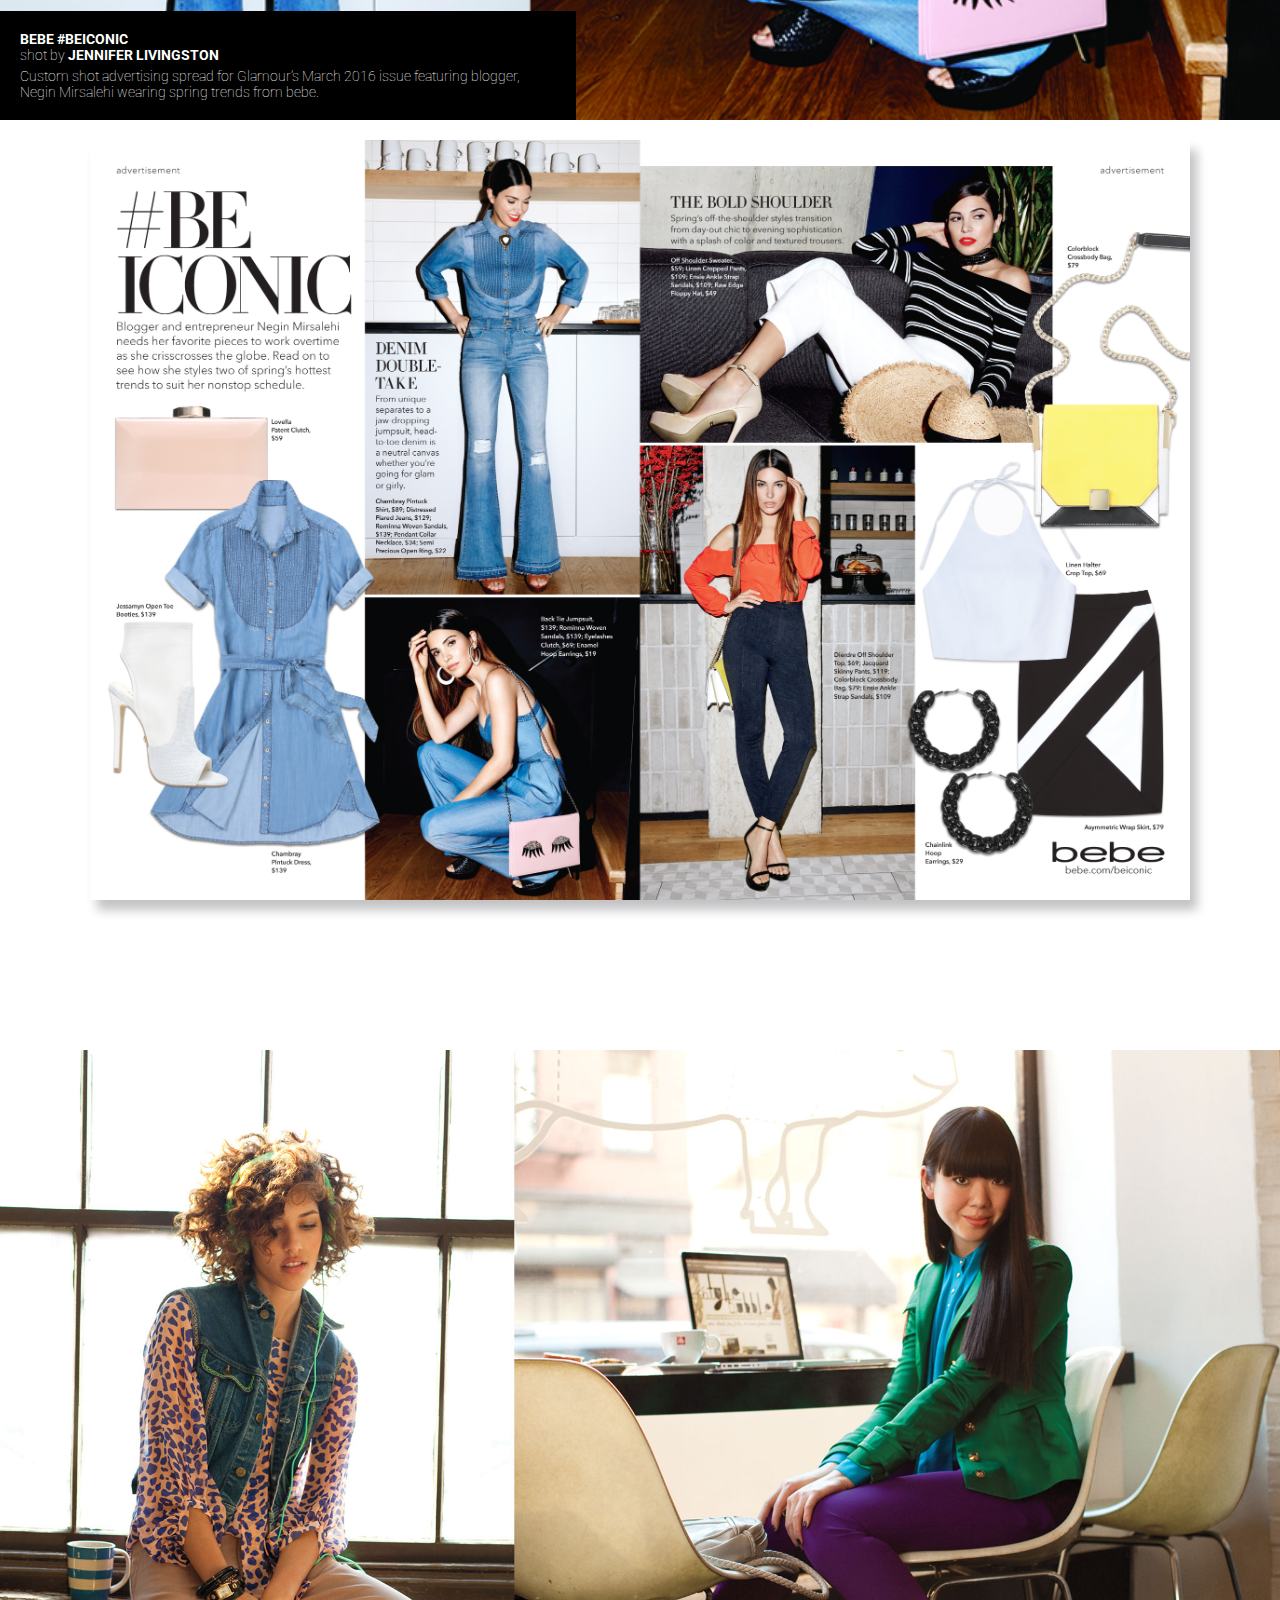
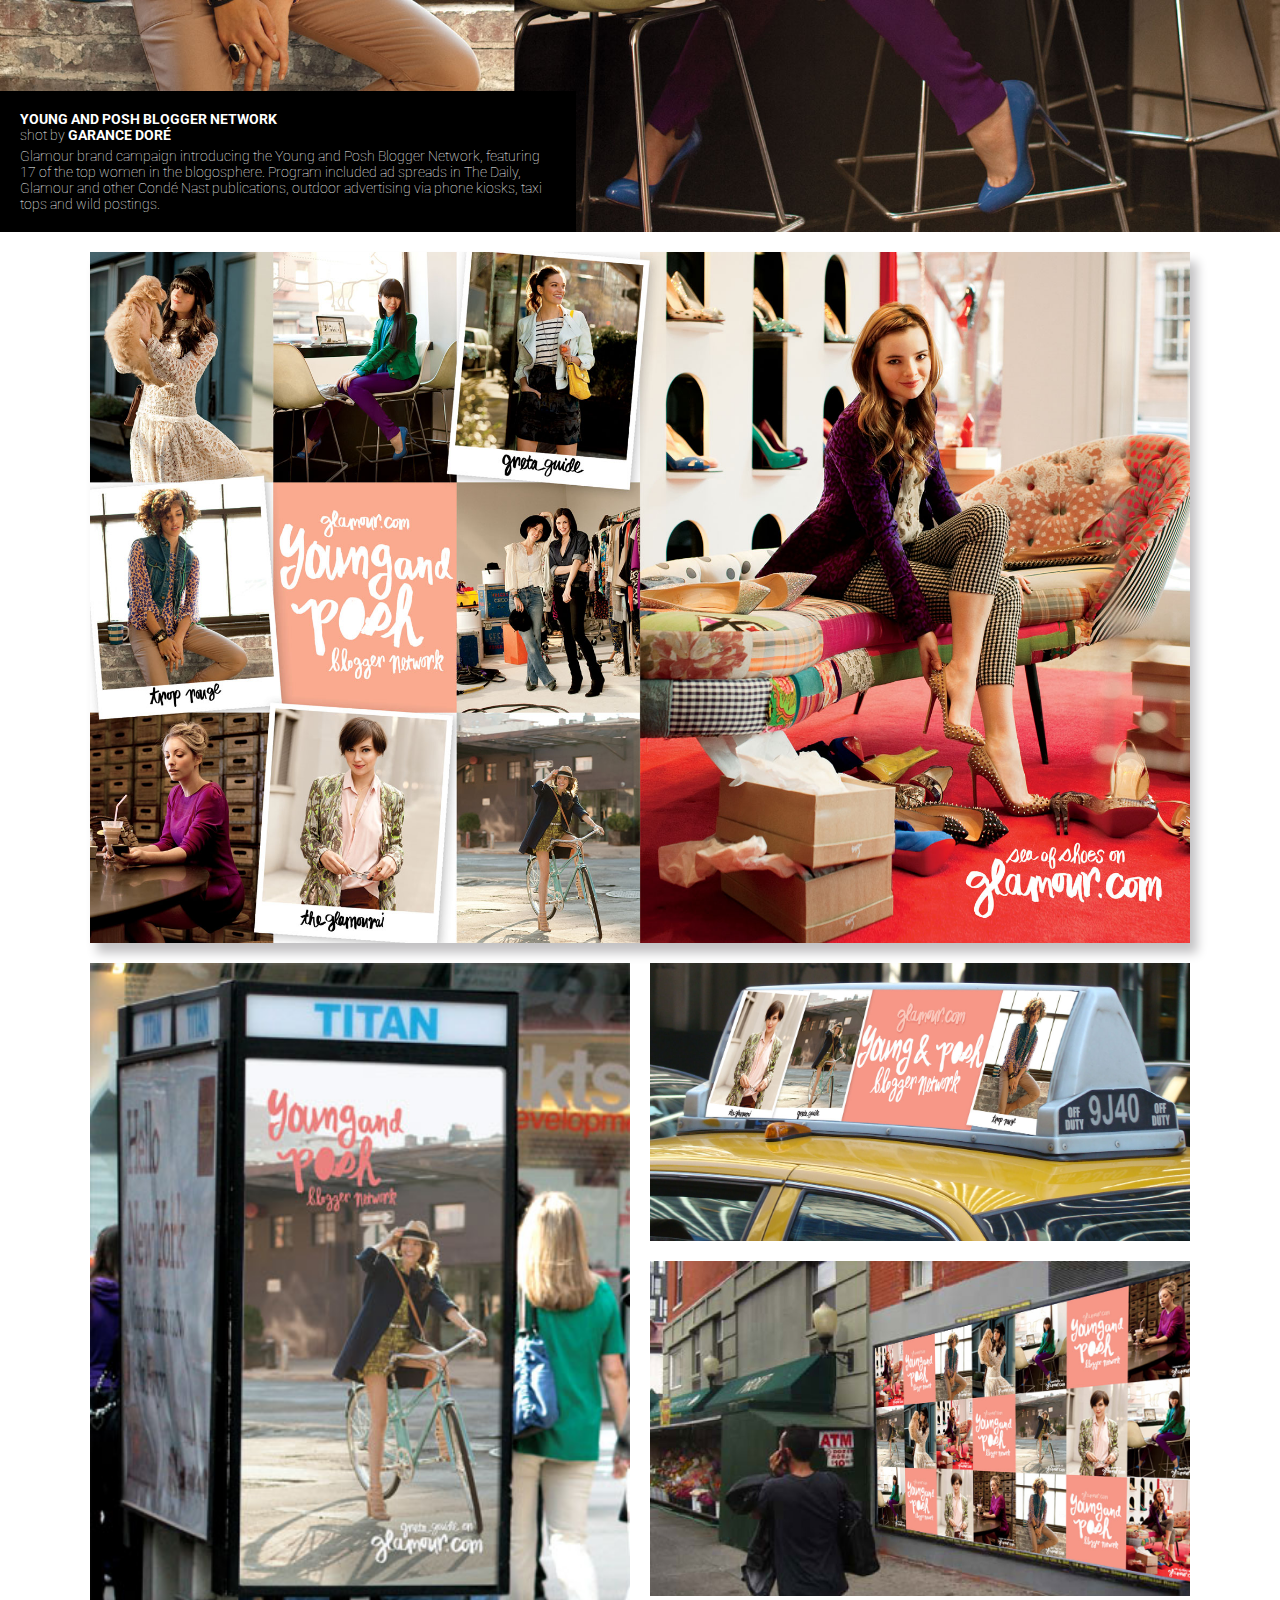
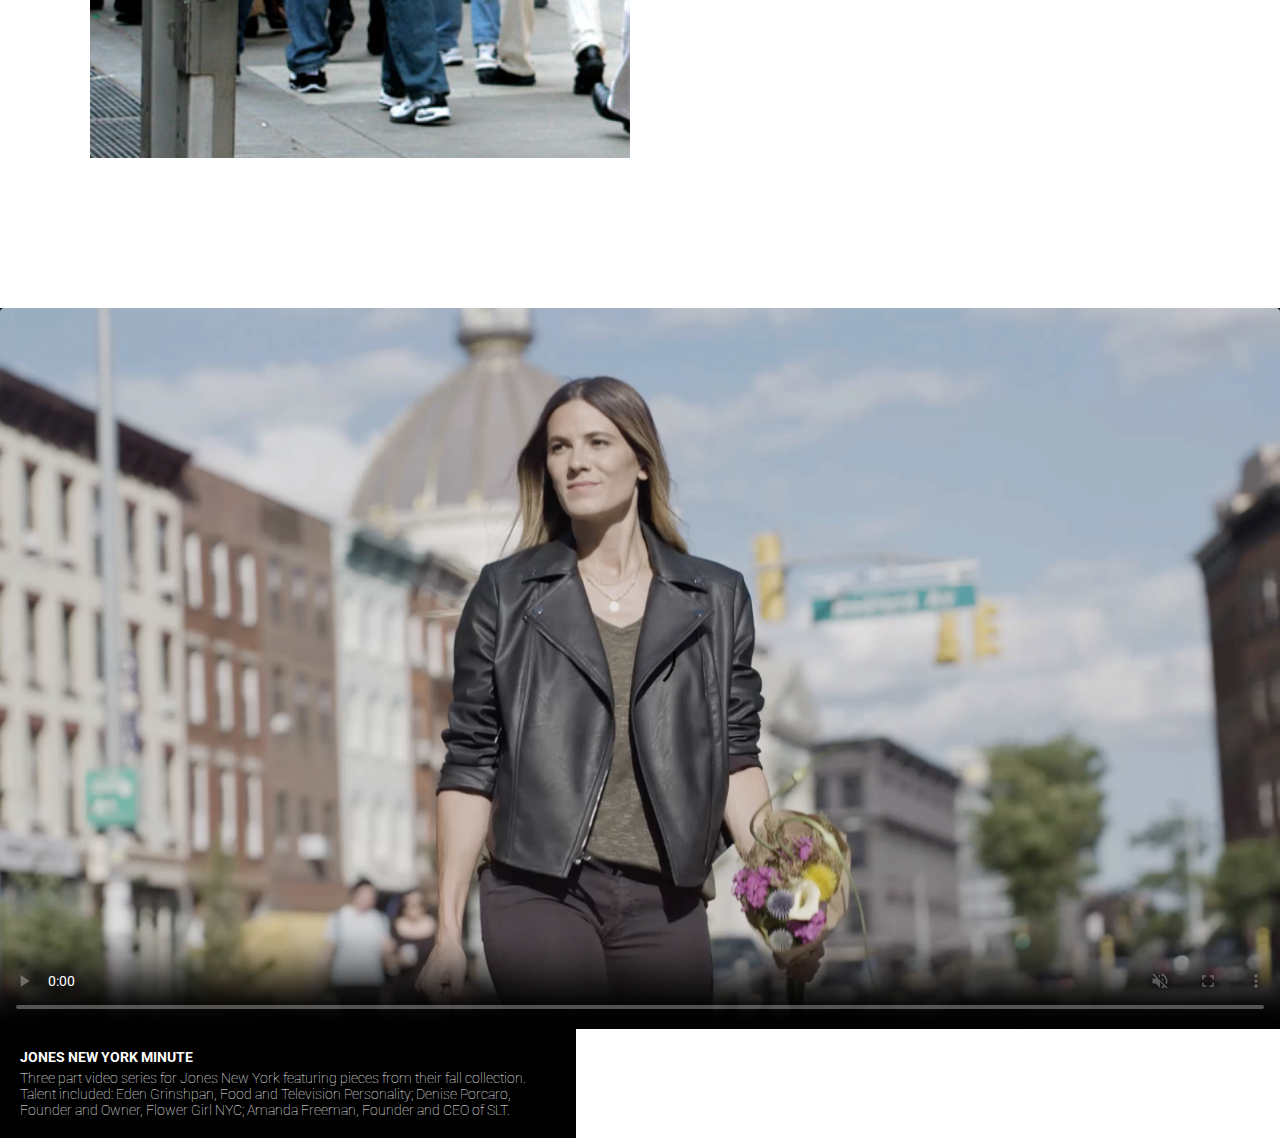
==== commit 19320e4d: "Added JNY video" ====
--- a/index.html
+++ b/index.html
@@ -120,7 +120,6 @@
 		       
 		       <div class="content">
 		        
-		       
 		       		<video 
 		       		 	id="my-video" 
 		       		 	class="video-js vjs-big-play-centered" 
@@ -221,6 +220,38 @@
 	</section>
 
 
+	<section class="jones-ny" id="next-jones-ny">
+
+		  	<div class="content">
+		           
+				<video class="full-screen-video"
+	           	poster="img/jones_NY/Eden.png"
+	           	controls
+	           	autoplay
+	           	muted="true"
+	           	loop="true" 
+	           	>
+    				
+				<source src="img/jones_NY/2016.08.12_Glamour_FINAL_Eden.mp4" type='video/mp4'>
+    				<p>Your browser does not support the video tag.</p> 					
+				</video>
+		          
+			</div>
+
+   			<div class="content">
+       			
+       			<div class="content project-summary-no-overlap">
+		           <p class="project-name"><span class="all-cap-bold">jones new york minute</span></p>
+					<p class="project-description">
+					Three part video series for Jones New York featuring pieces from their fall collection. Talent included: Eden Grinshpan, Food and Television Personality; Denise Porcaro, Founder and Owner, Flower Girl NYC; Amanda Freeman, Founder and CEO of SLT.</p>
+	       		</div>
+   			
+   			</div>
+	    		
+
+	</section>
+
+
 
 
 
--- a/css/styles.css
+++ b/css/styles.css
@@ -217,6 +217,27 @@
 	text-transform: uppercase;
 }
 
+/*------projects summary no overlap-----*/
+
+.project-summary-no-overlap{
+	background-color: black;
+	color: white;
+	font-size: .875em;
+	margin: 0;
+	padding: 20px;
+	position: relative;
+	bottom: 0px;
+	width: 45%;
+}
+
+@media handheld, only screen and (max-width: 767px) {
+	.project-summary-no-overlap{
+		position: relative;
+		width: 100%;
+	}
+}
+
+
 /*END - PROJECT OPENER / DESCRIPTION*/
 
 
@@ -237,15 +258,25 @@
 	box-shadow: none;
 }
 
+/*-----image slider-----*/
+
+.image-slider{
+	box-shadow: 7px 10px 10px #C3C2C4;
+	z-index: 5;
+}
+
+/*-------video players---------*/
 
 .video-js {
 	width: 100%;
 	height: 310px;
 }
 
-.image-slider{
-	box-shadow: 7px 10px 10px #C3C2C4;
-	z-index: 5;
+
+.full-screen-video{
+	width: 100%;
+	display: block;
+
 }
 
 /*END - PROJECT ELEMENTS*/
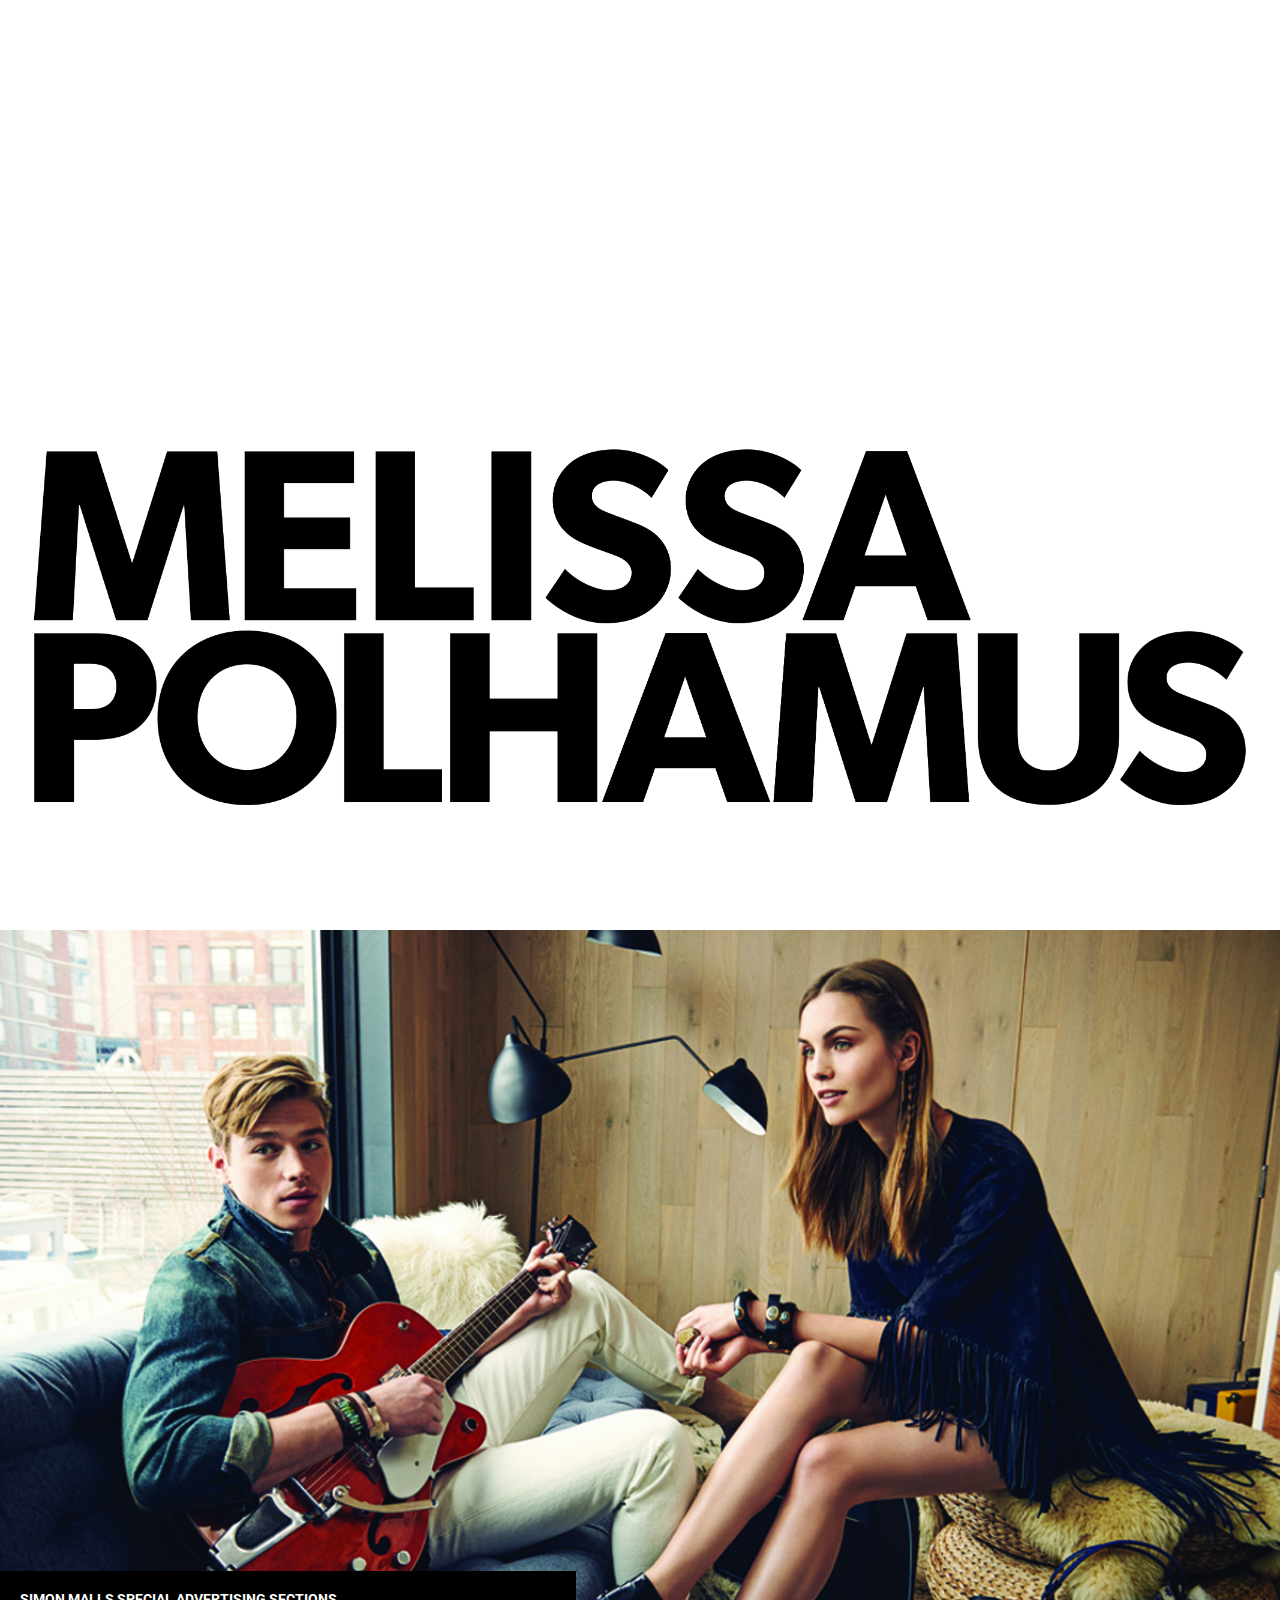
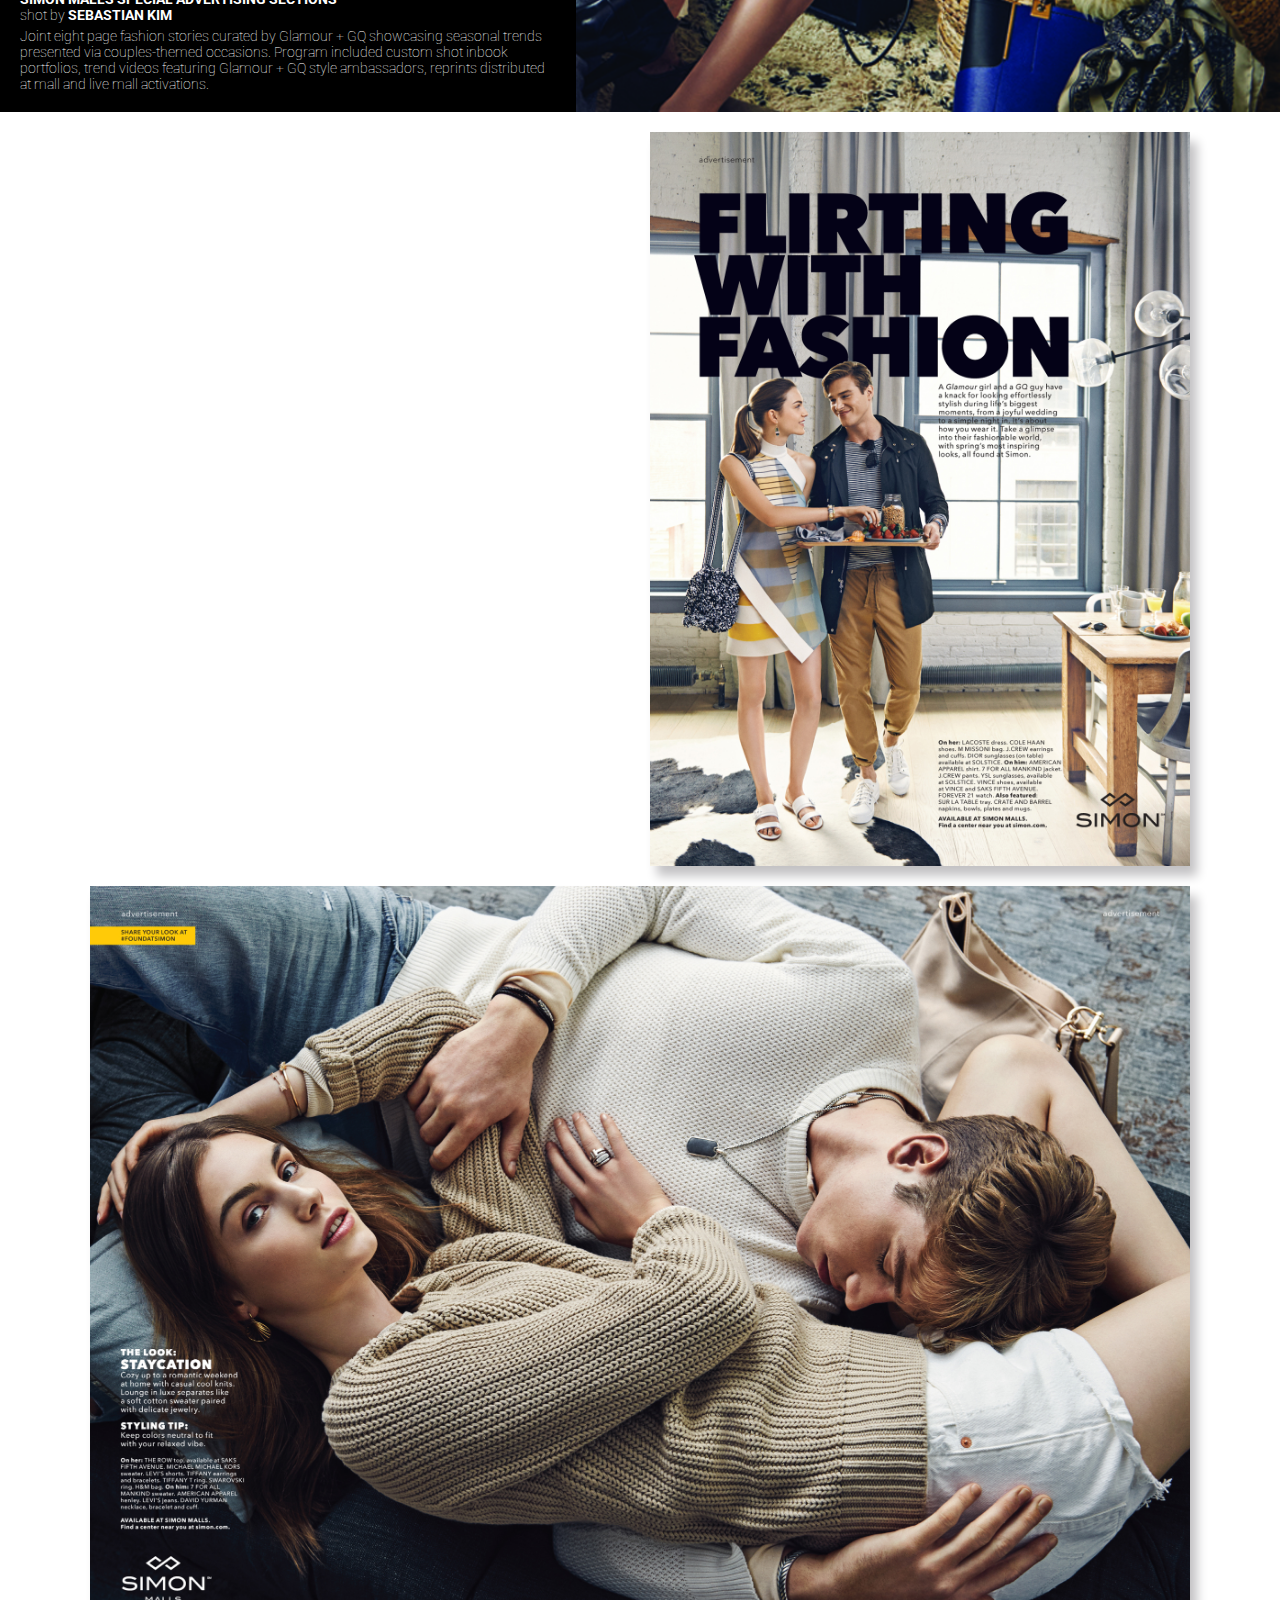
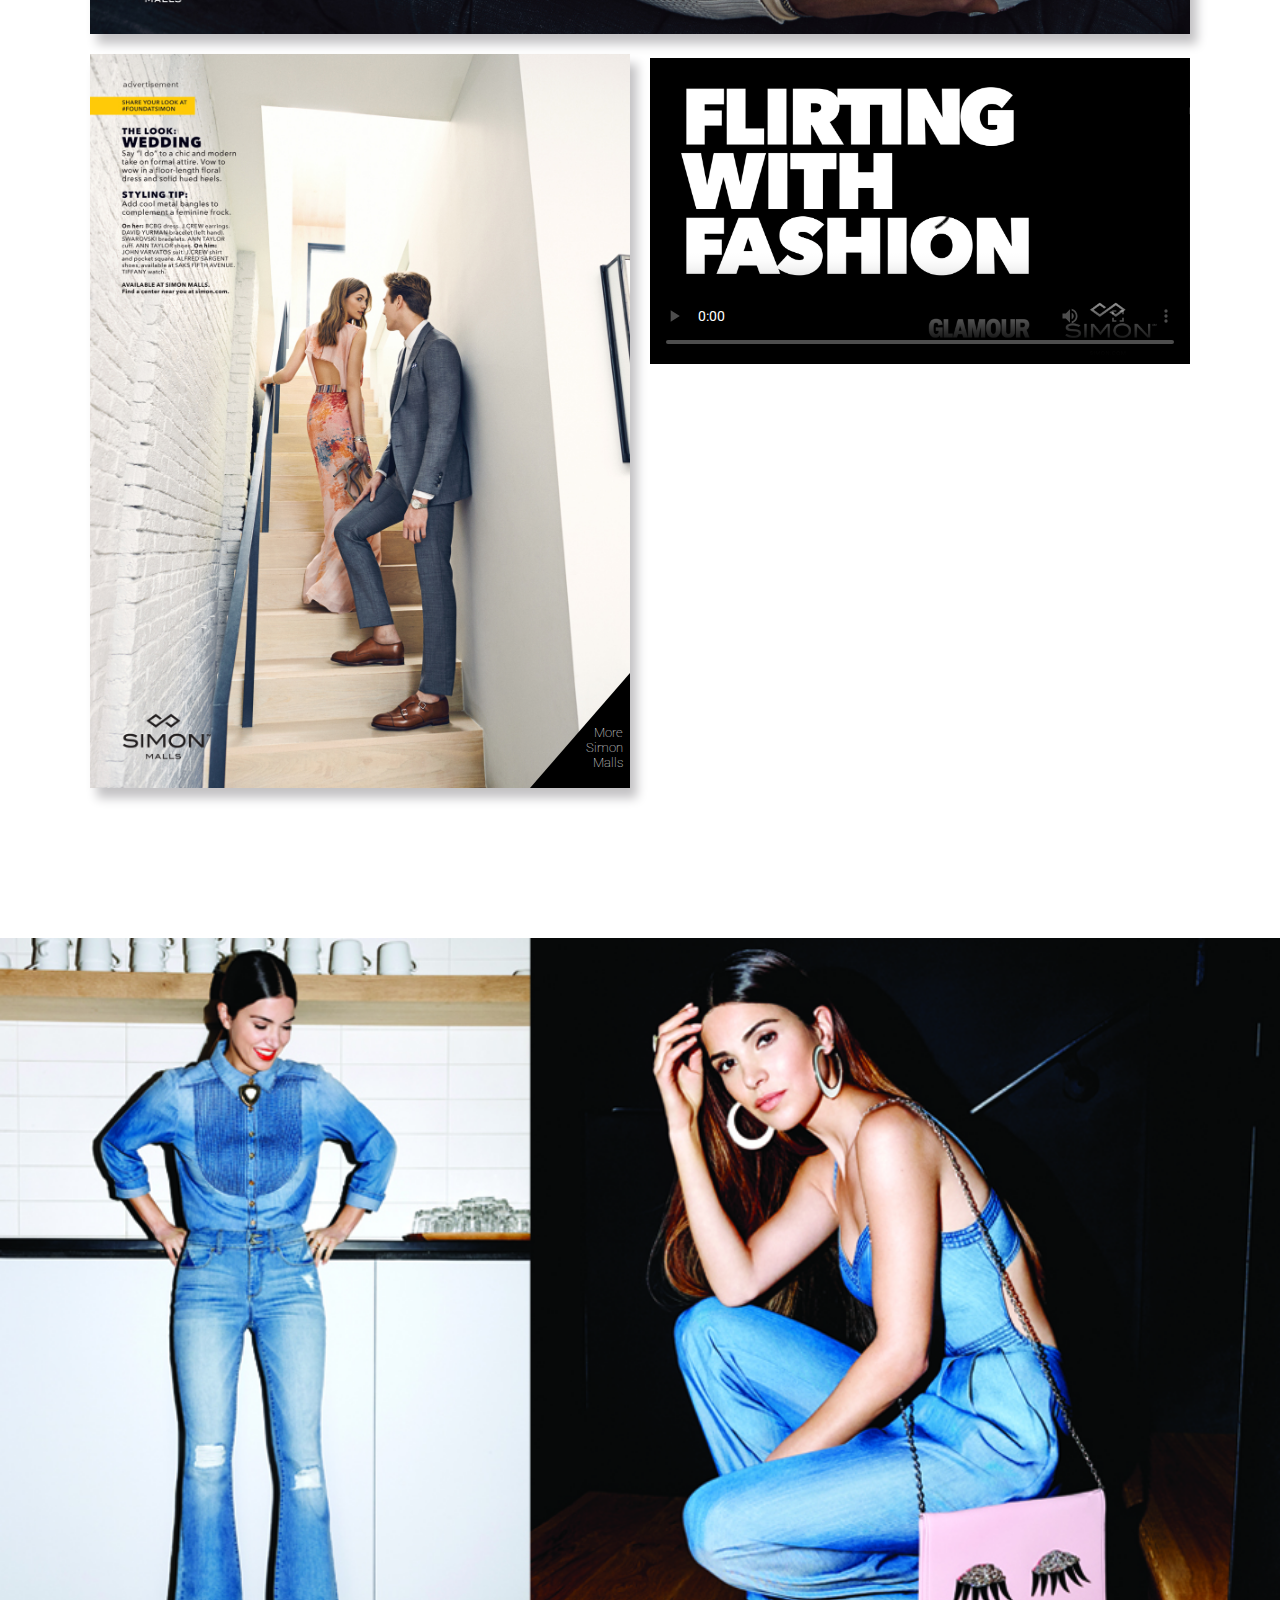
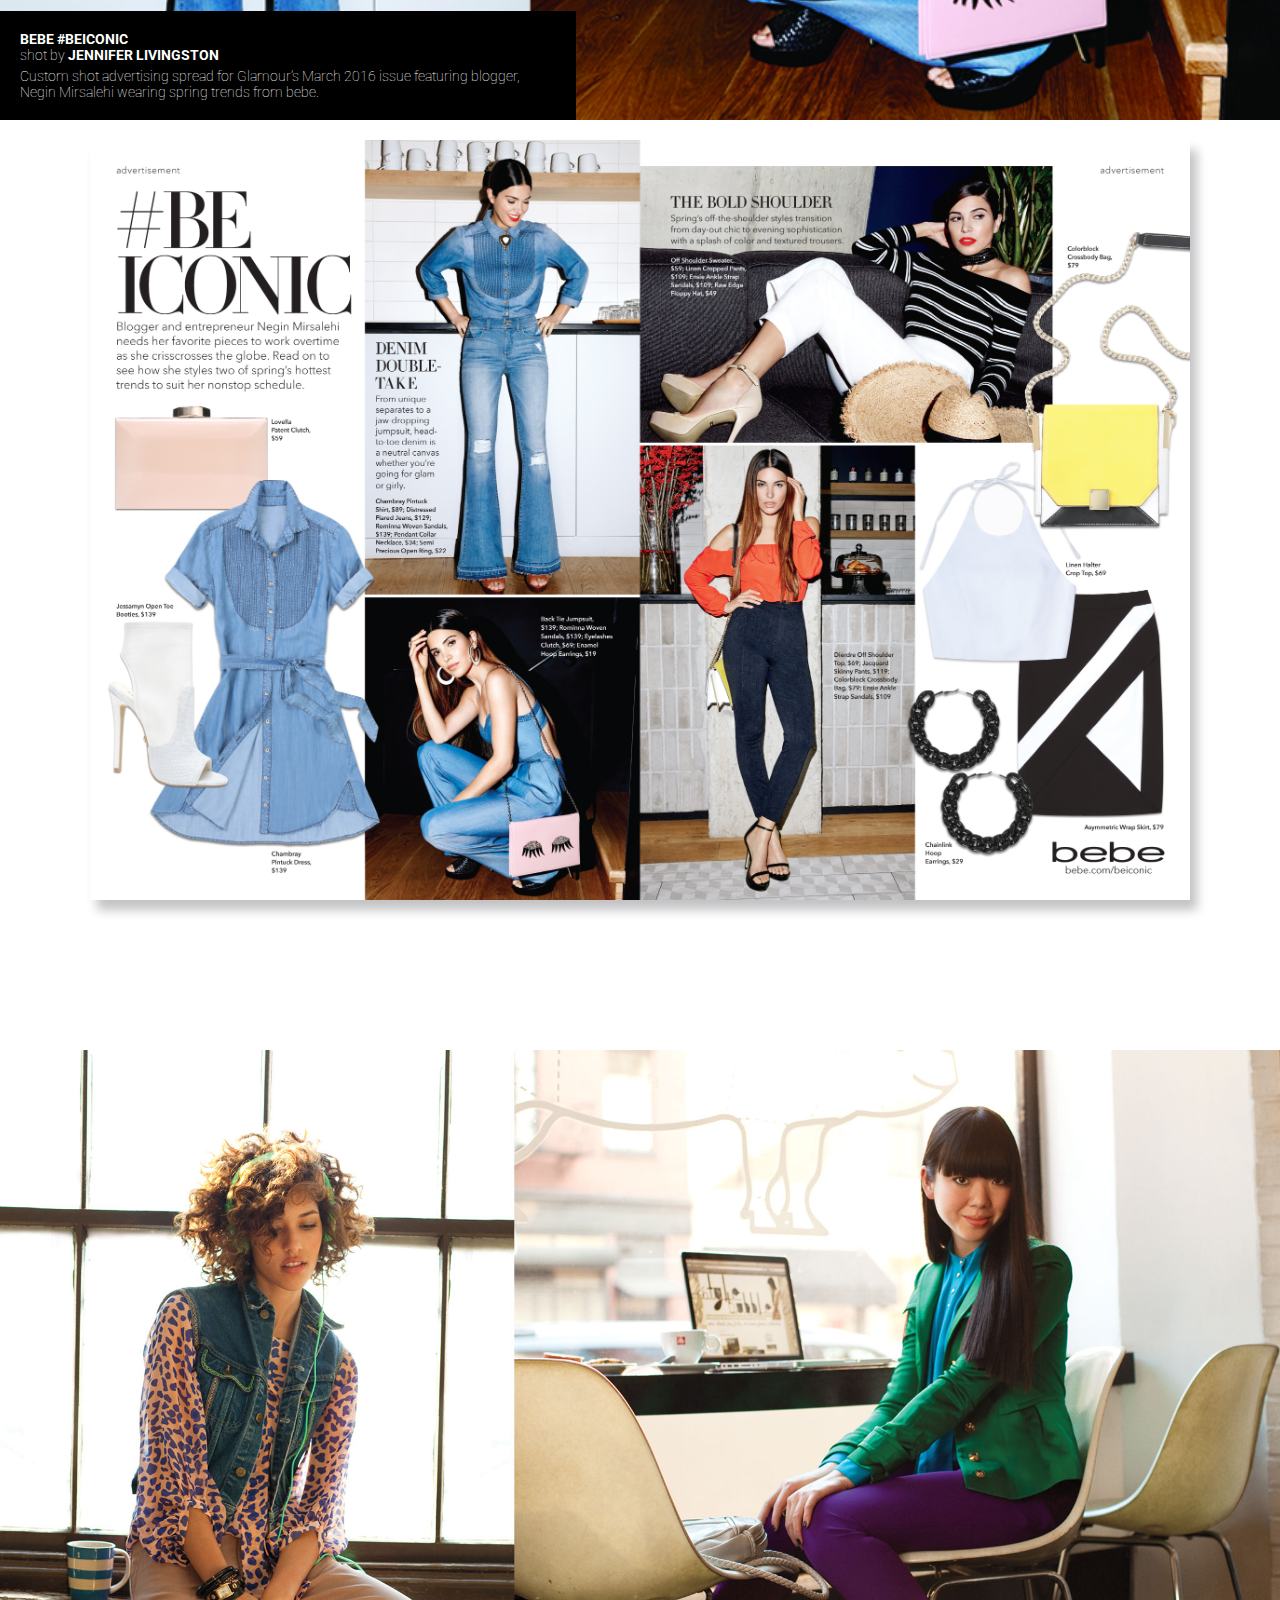
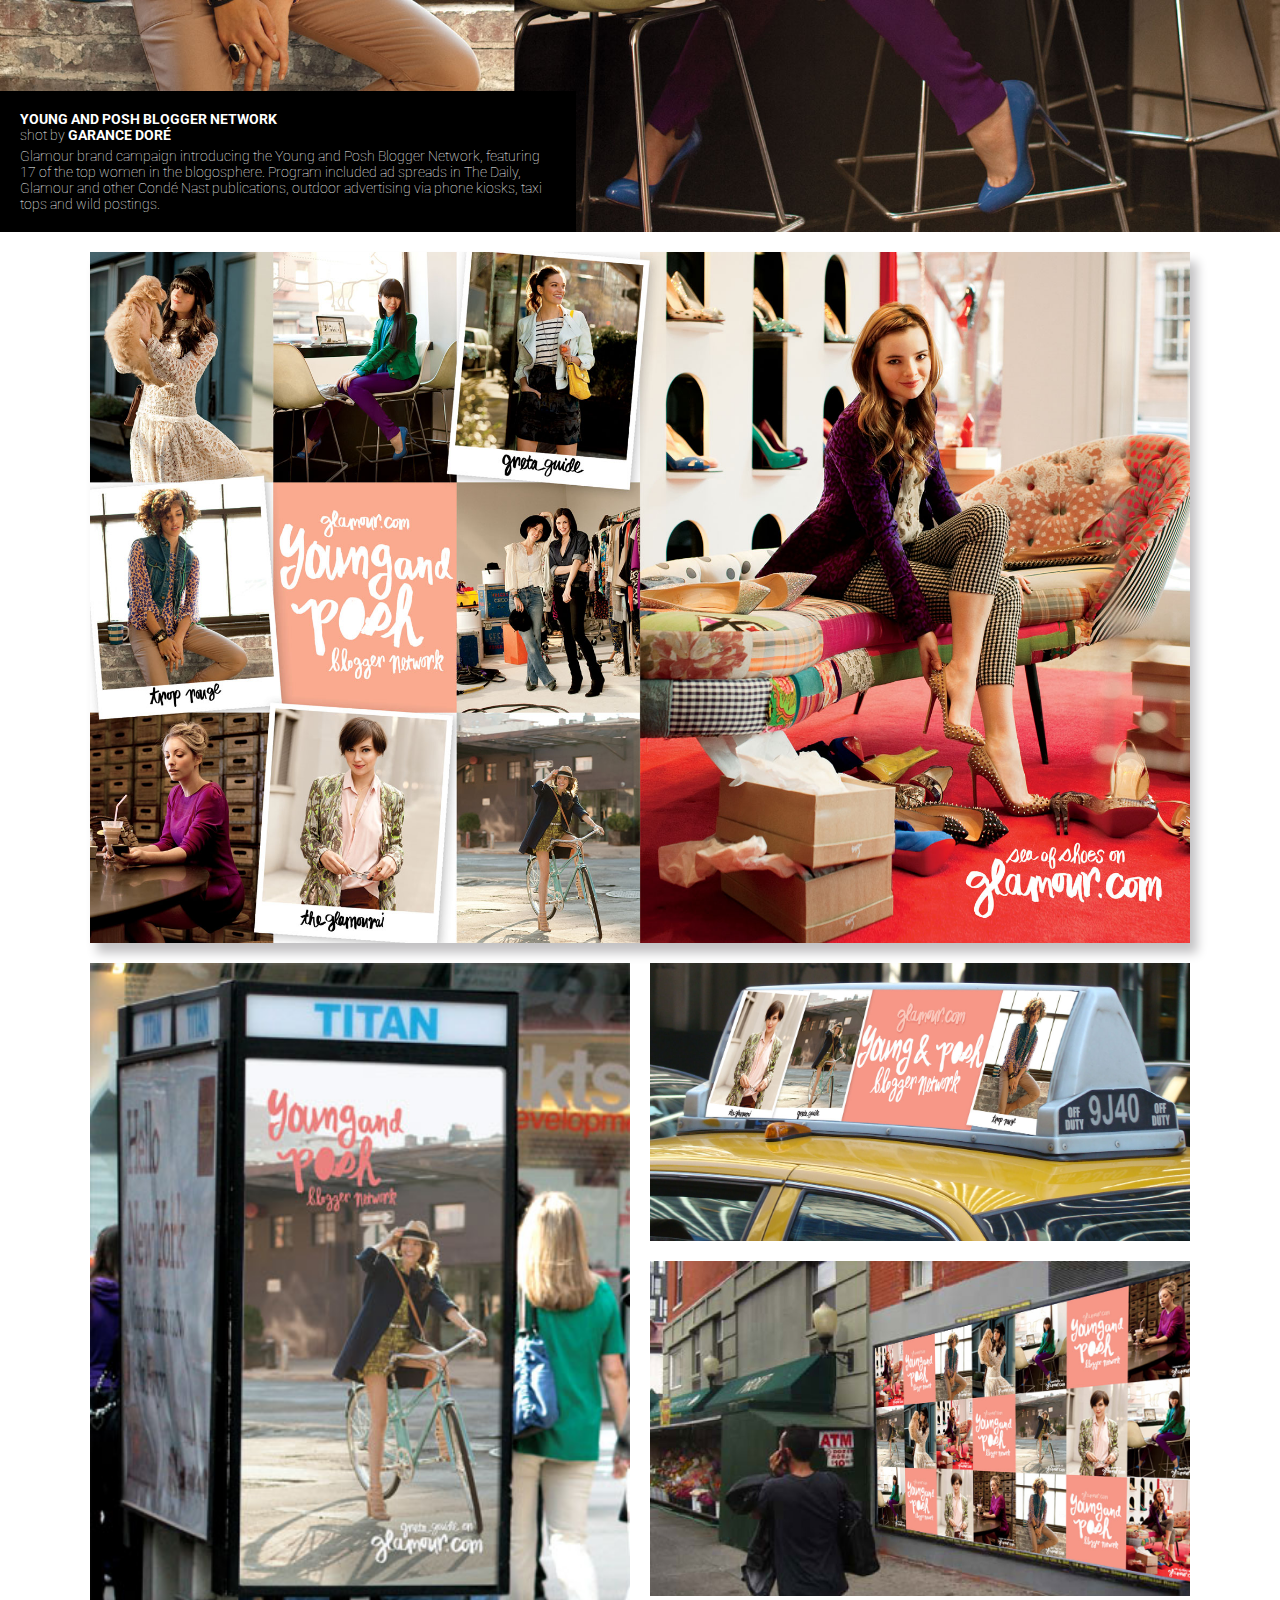
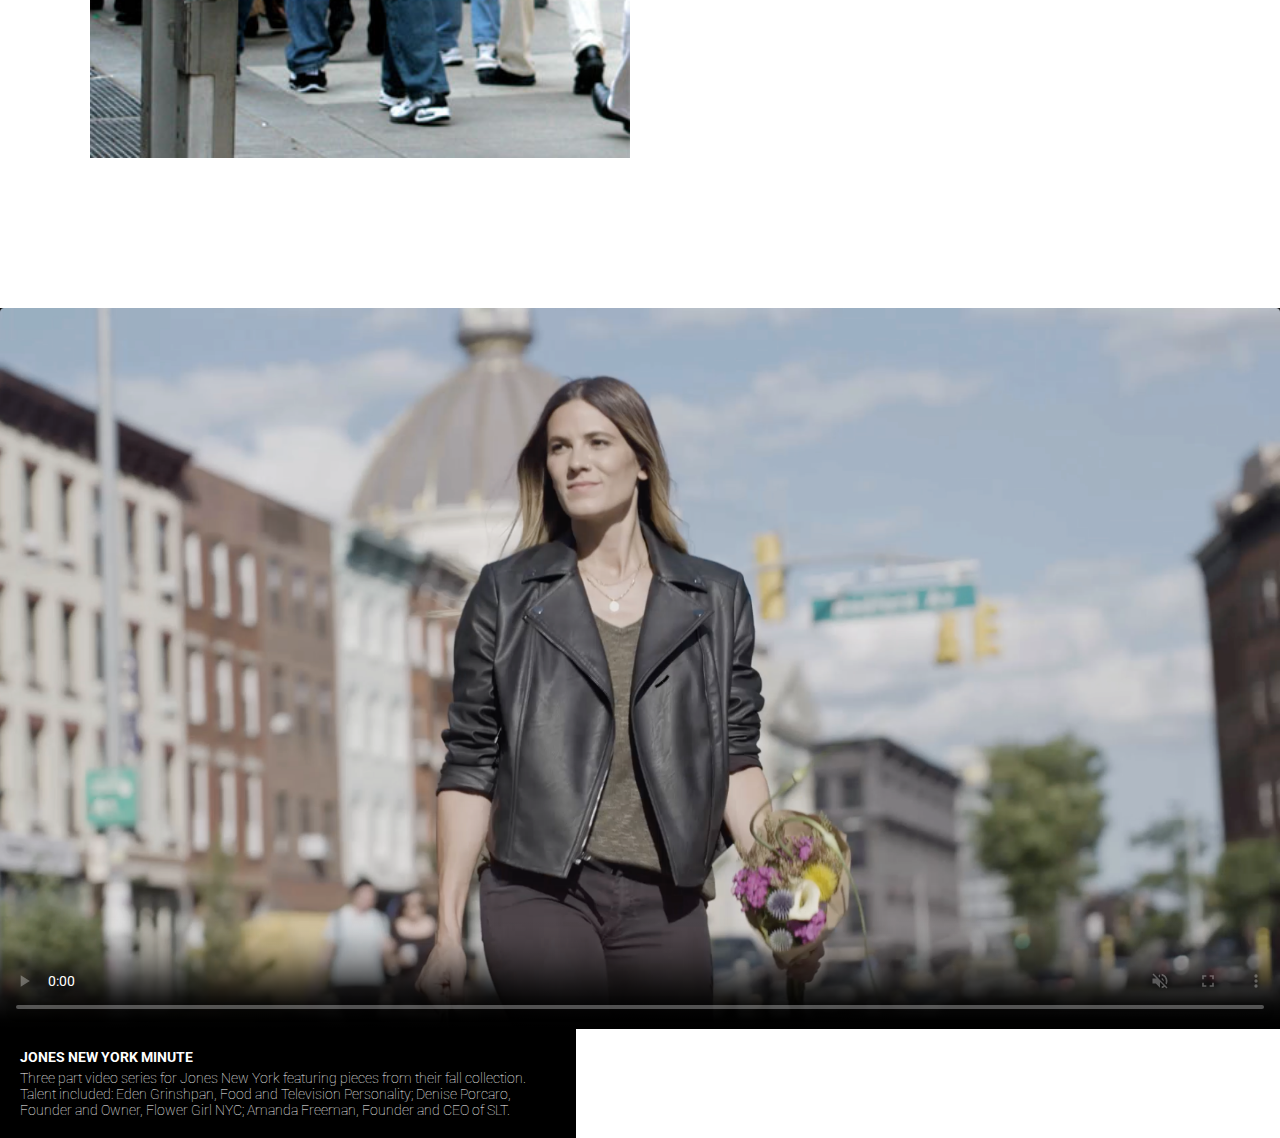
==== commit b614b7d6: "Mouse enter / bio" ====
--- a/index.html
+++ b/index.html
@@ -25,22 +25,43 @@
 
 	<nav >
 		<a href="./index.html">
-			<img src="img/logo/MelissaPolhamus.png">
+			<img src="img/logo/MP_logo_no_notch.png">
 		</a>
-	<!-- 	<a href="./contact.html">CONTACT</a> -->
 	</nav>
 
 	
 	
-	<div class="grid grid-pad height100">
-    
-		<div class="col-1-1 logo-position">
+	<div class="height100 MP-logo">
+    
+		<div class="logo-position black-logo">
 	       <div class="content logo">
-	           <img src="img/logo/MelissaPolhamus.png" class="no-shadow">
+	           <img src="img/logo/MP_logo_no_notch.png" class=" no-shadow">
 	       </div>
 		</div>
+
+		<div class="logo-position white-logo">
+	       <div class="content logo">
+	           <img src="img/logo/MP_logo_no_notch_about.png" class="white-logo-hidden no-shadow">
+	       </div>
+		</div>
 	
 	</div>
+
+
+
+
+	<div class="height100 MP-bio MP-bio-hidden">
+    
+		<div class="logo-position">
+	       <div class="content logo">
+	          
+	           <p>A NYC based creative director and designer currently working for Glamour Magazine. Scroll down to view work.
+	           </p>
+	       </div>
+		</div>
+	
+	</div>
+	
 	
 
 	
@@ -259,7 +280,8 @@
 	<script src="js/image_slider.js"></script>
 
 	<script type="text/javascript" src="js/jquery.js"></script>
-	<script type="text/javascript" src="js/top_nav.js"></script>
+	
+	<script type="text/javascript" src="js/mp.js"></script>
 
 	<script src="http://vjs.zencdn.net/5.8.8/video.js"></script>
 	
--- a/css/styles.css
+++ b/css/styles.css
@@ -10,6 +10,8 @@
 	font-family: 'Roboto', sans-serif;
 	font-size: 100%;
 	font-weight: 100;
+	/*background-color: #EBE8E6;*/
+
 	
 }
 
@@ -55,6 +57,55 @@
 }
 
 /*END OVERALL PAGE SETUP*/
+
+
+/*LANDING PAGE MAIN LOGO/BIO*/
+
+.MP-logo img{
+	cursor: pointer;
+}
+
+.MP-logo-hidden{
+	display: none;
+}
+
+.black-logo-hidden{
+	display:none;
+}
+
+
+.white-logo-hidden{
+	display: none;
+
+}
+
+.white-logo-visible{
+	display: inherit;
+}
+
+.MP-bio{
+	padding-left: 20px; 
+	font-size: 7em;
+	font-weight: 900;
+}
+
+.MP-bio-hidden{
+	display: none;
+}
+
+/*.MP-bio-open{
+	display: inherit;
+}
+
+.MP-bio img{
+	width: 100%;
+}*/
+
+.gray-background{
+	background-color: #EBE8E6;
+}
+
+
 
 
 /*NAVIGATION*/
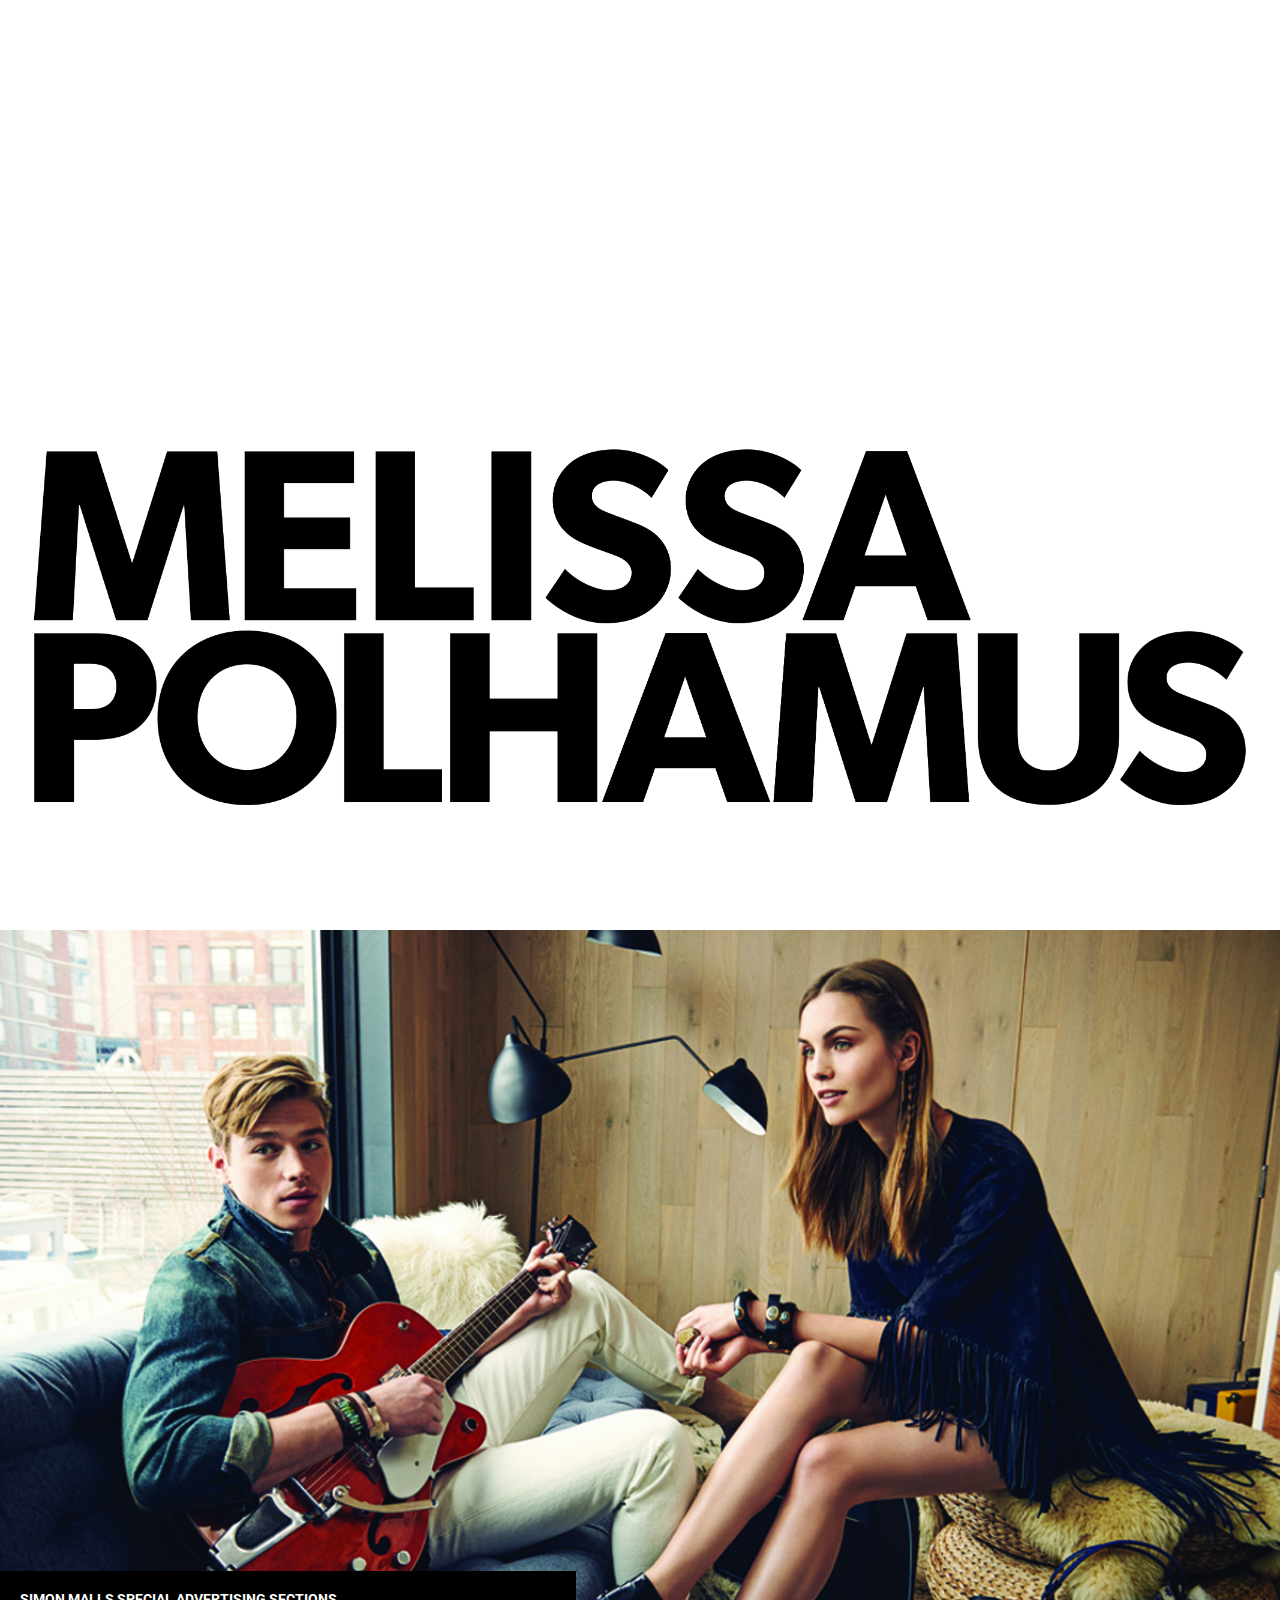
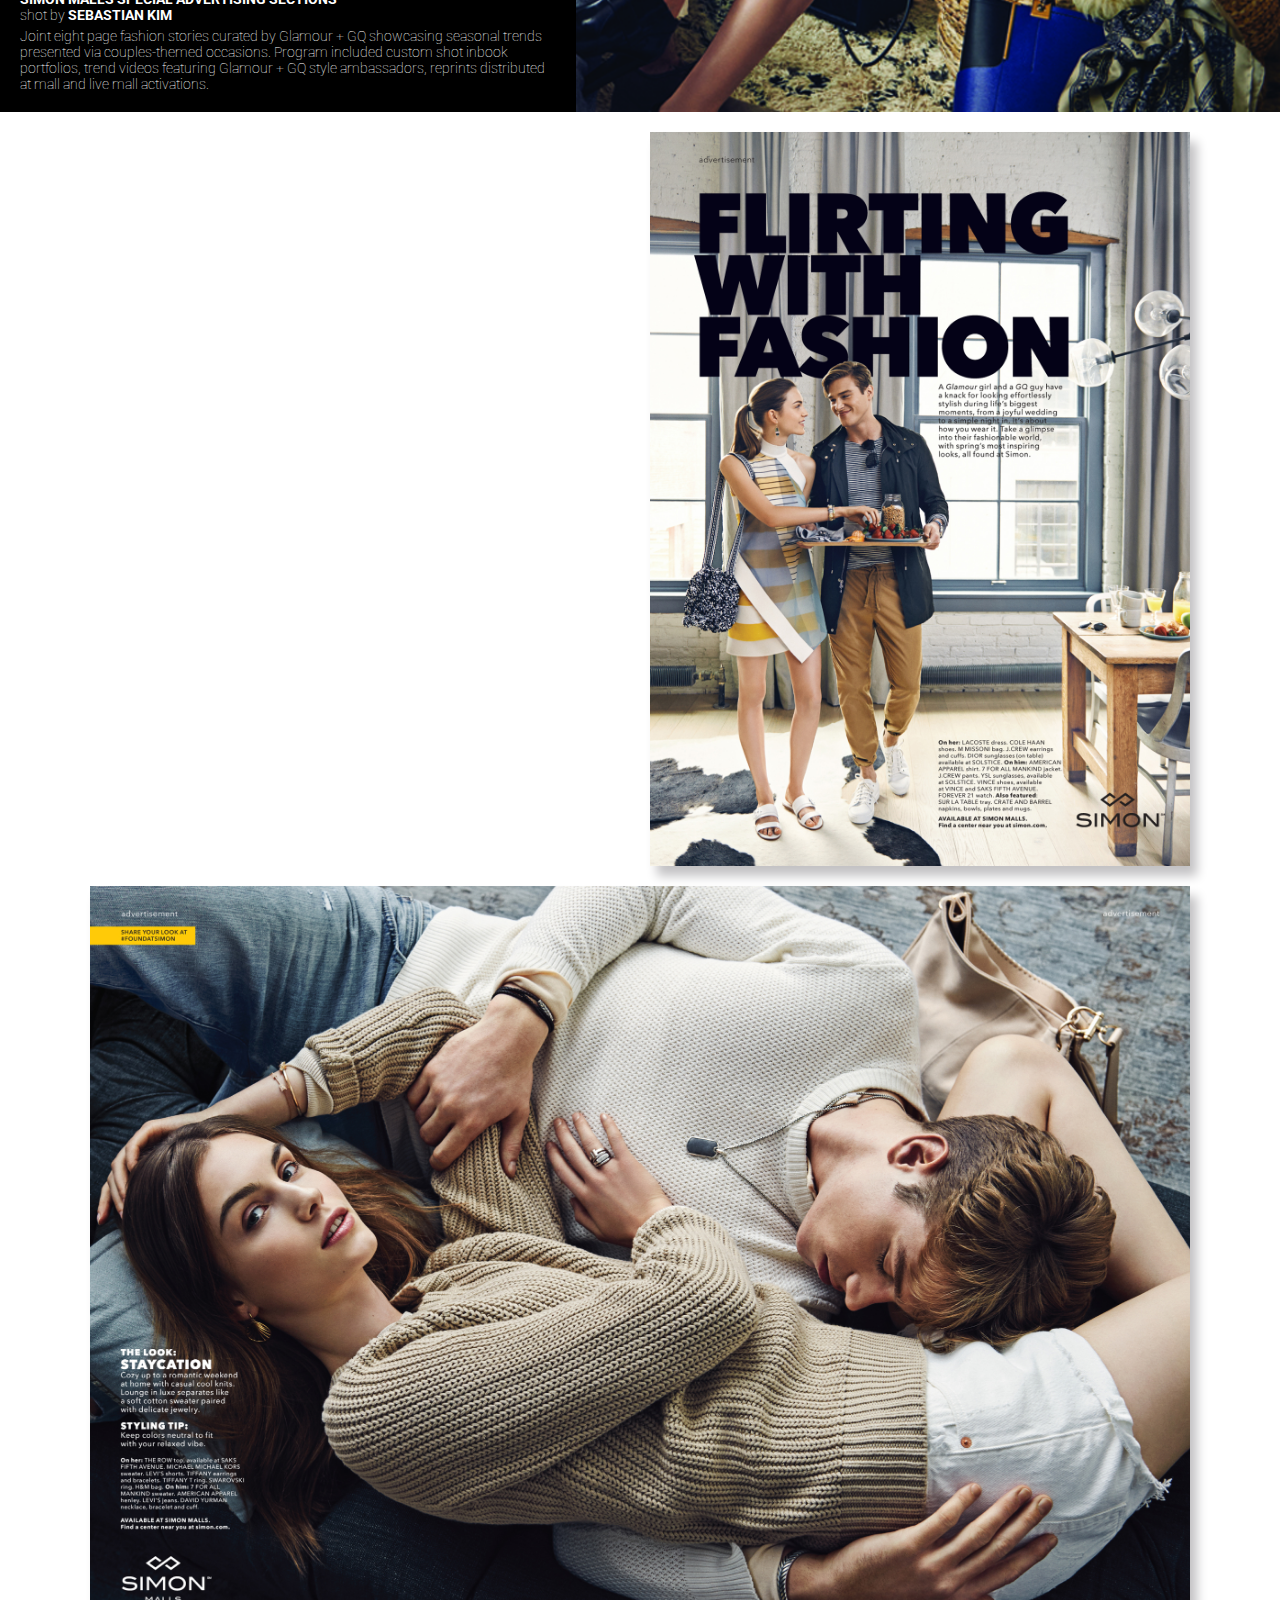
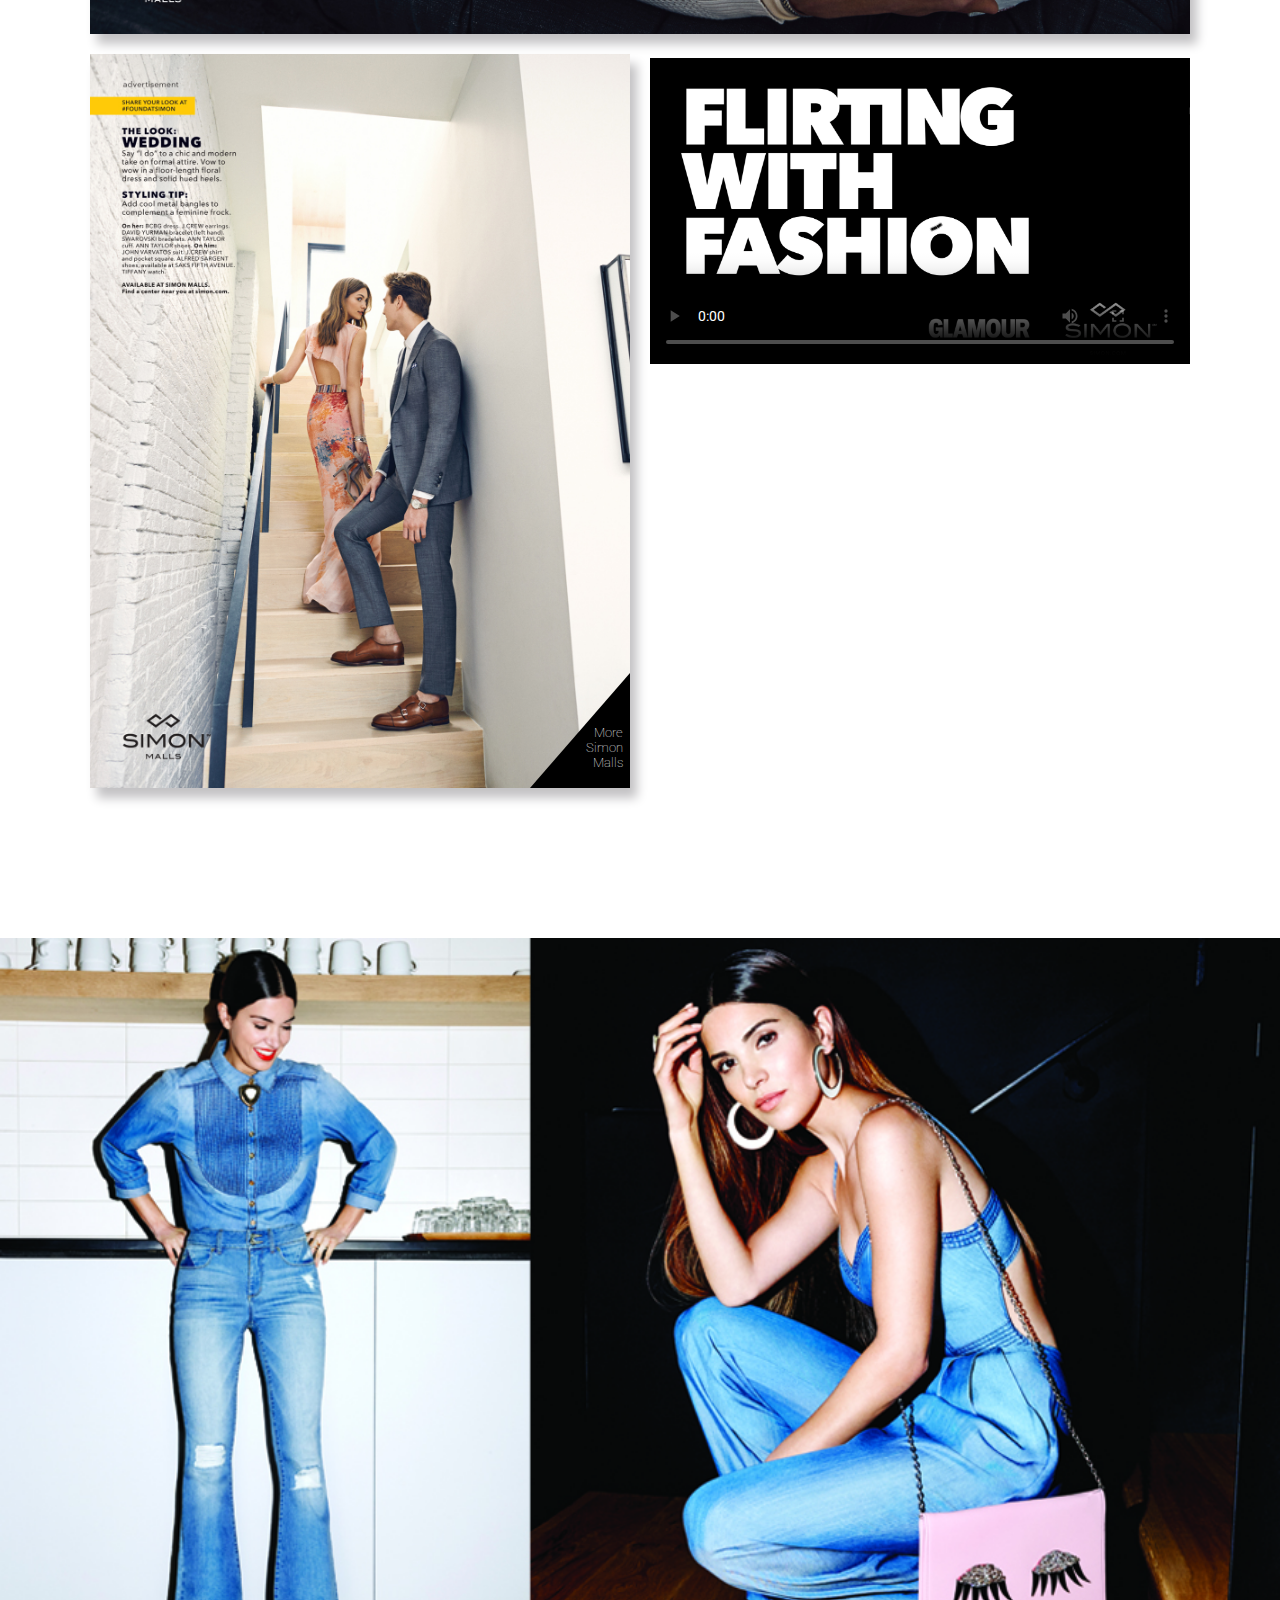
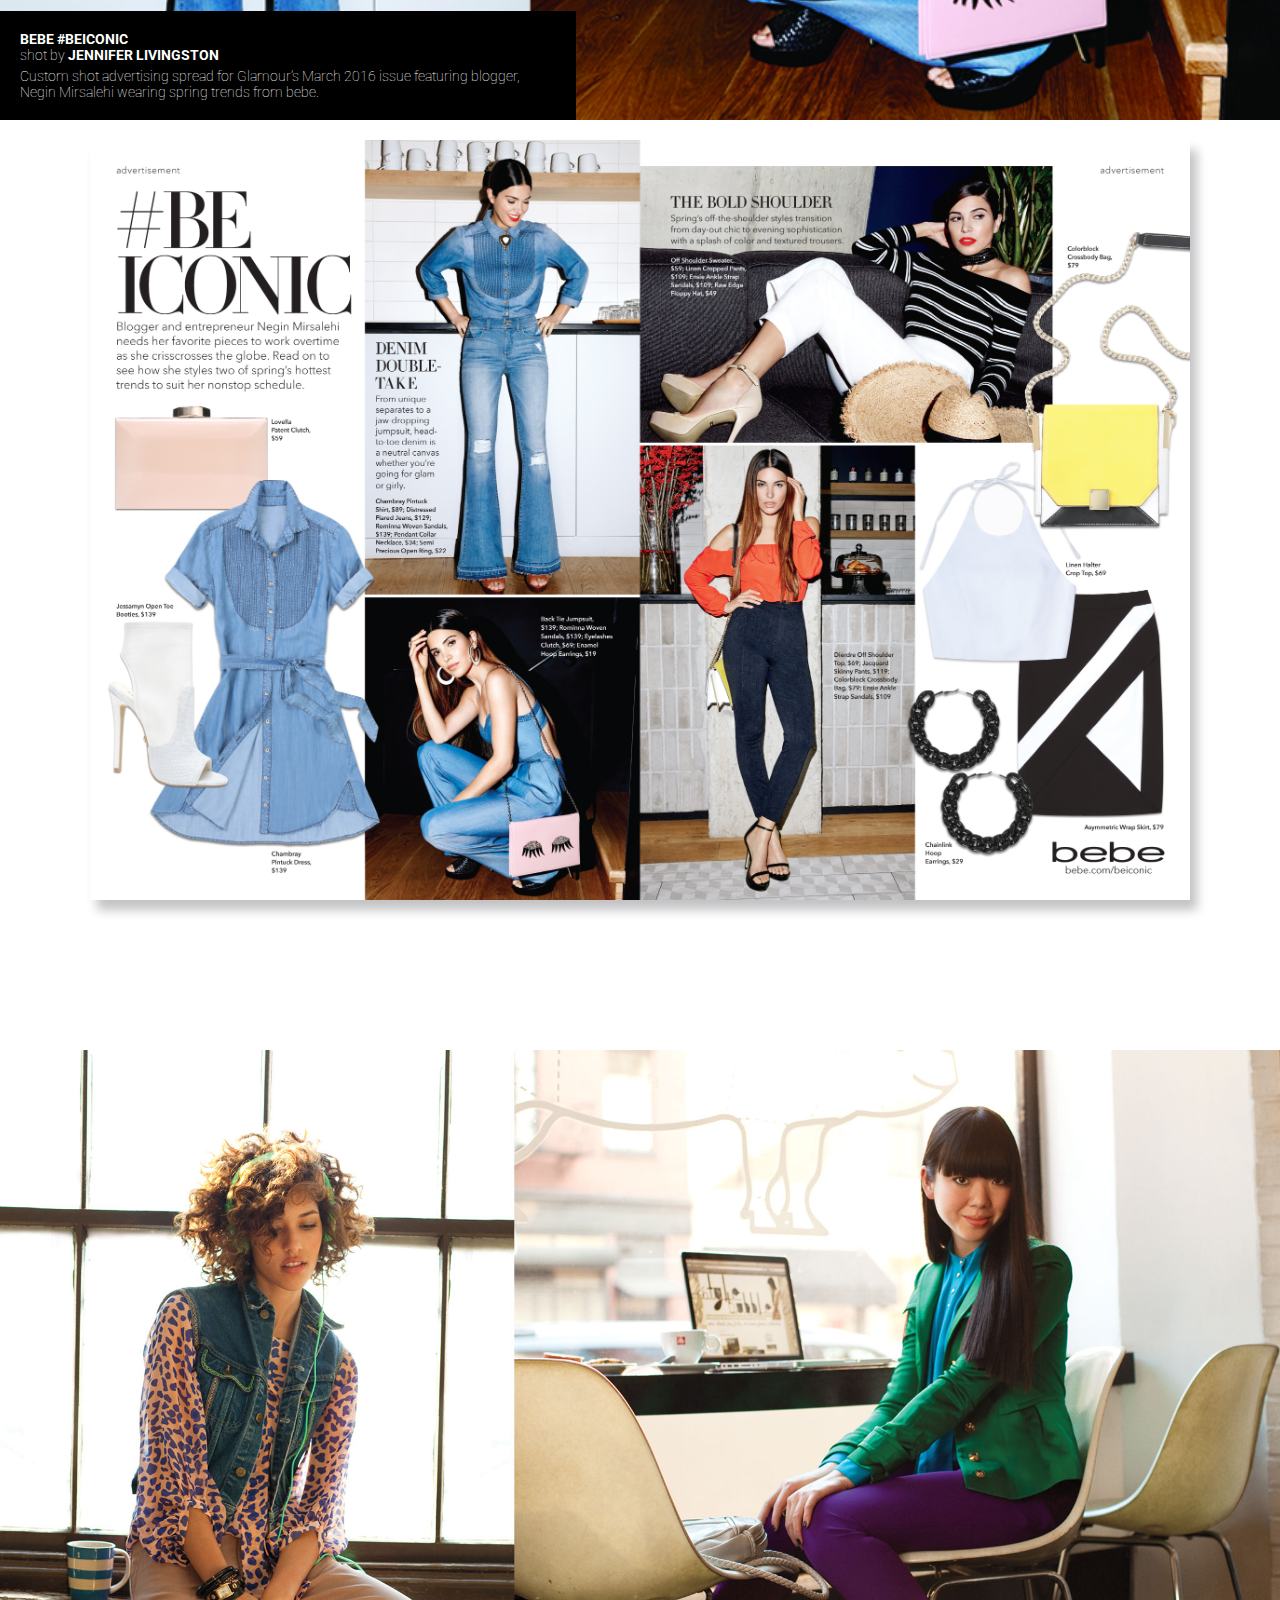
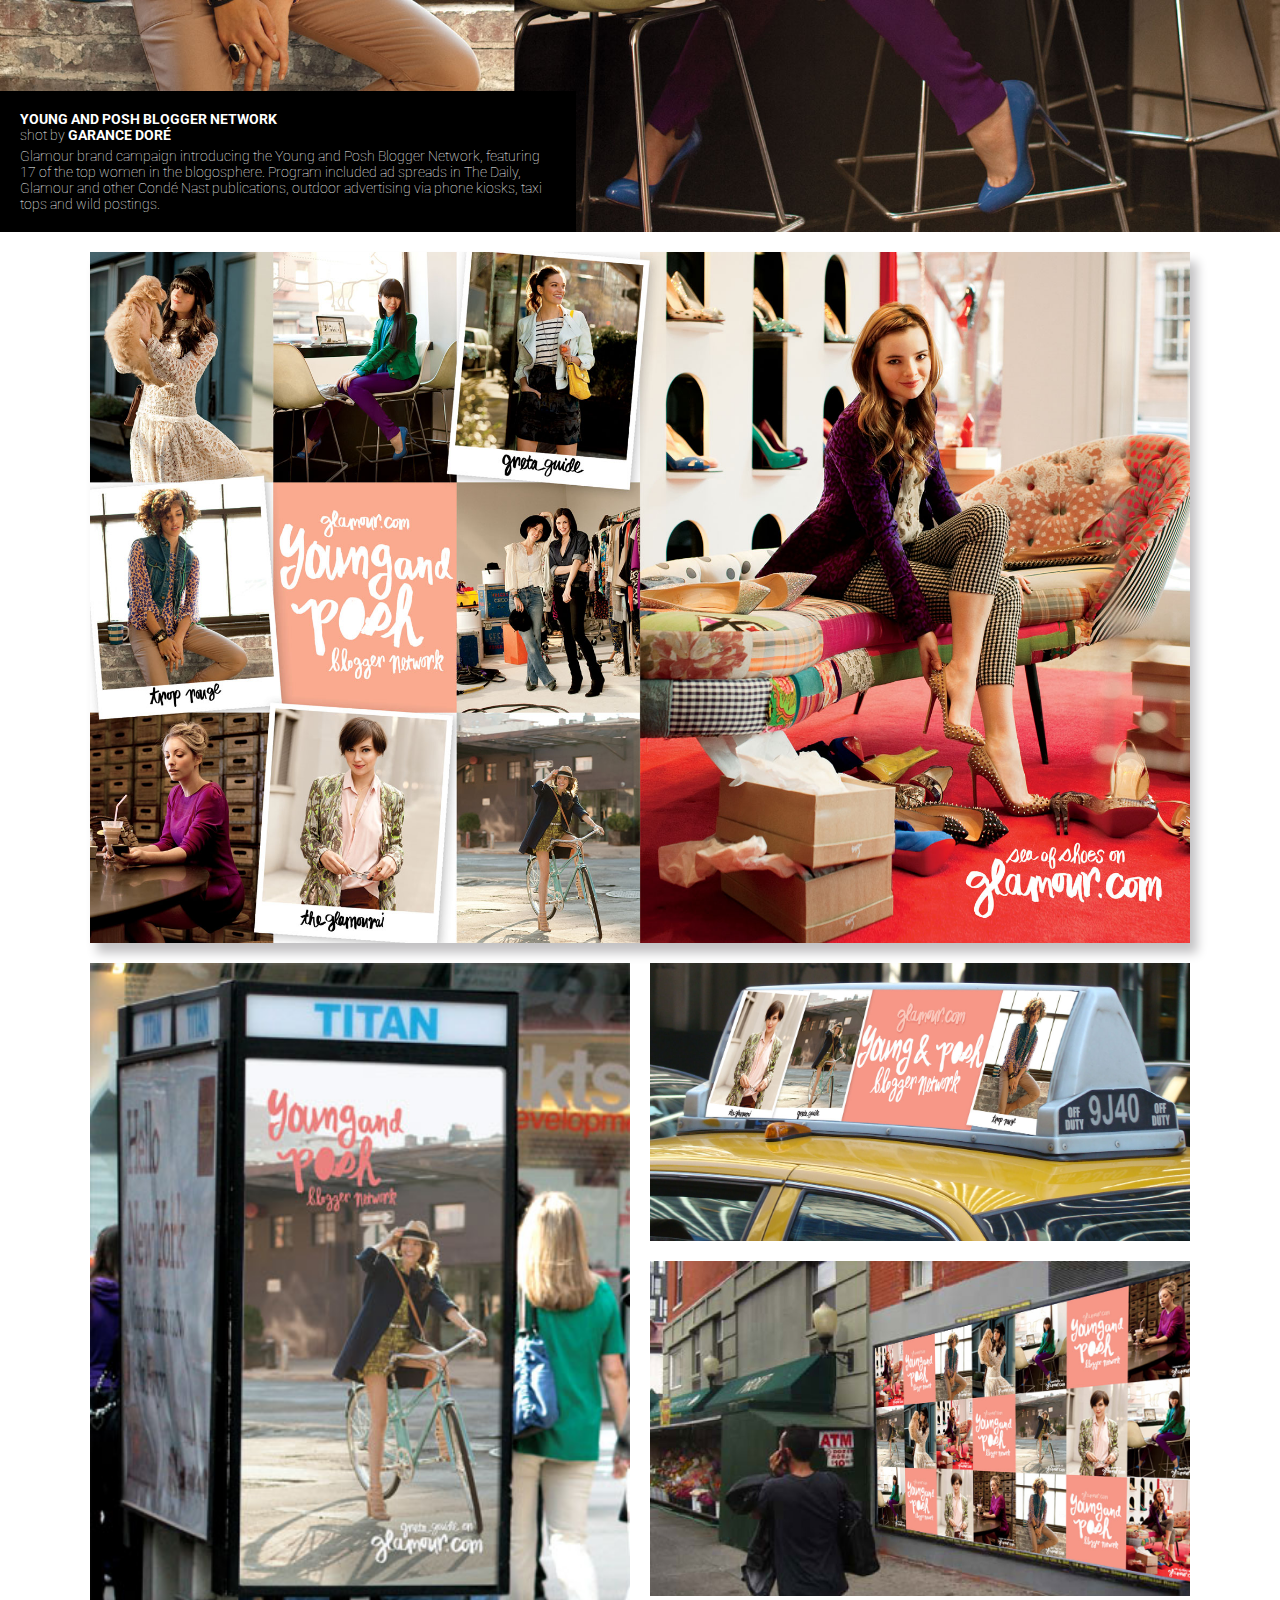
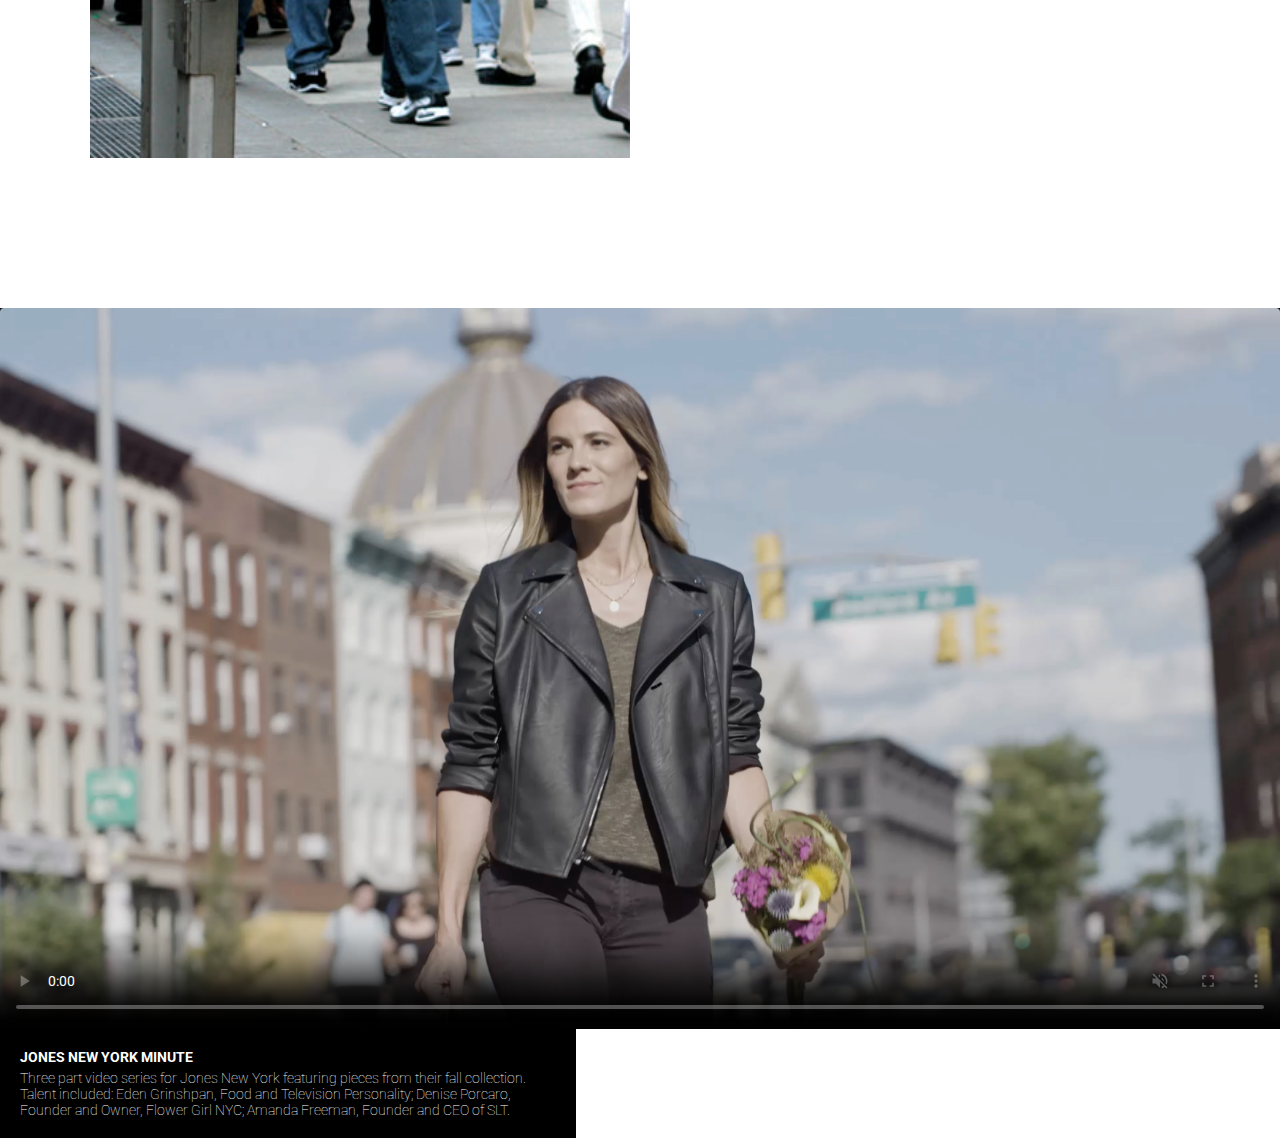
==== commit b3fc268a: "added media queries to bio" ====
--- a/index.html
+++ b/index.html
@@ -41,7 +41,7 @@
 
 		<div class="logo-position white-logo">
 	       <div class="content logo">
-	           <img src="img/logo/MP_logo_no_notch_about.png" class="white-logo-hidden no-shadow">
+	           <img src="img/logo/MP_logo_no_notch_about_blk.png" class="white-logo-hidden no-shadow">
 	       </div>
 		</div>
 	
@@ -53,10 +53,10 @@
 	<div class="height100 MP-bio MP-bio-hidden">
     
 		<div class="logo-position">
-	       <div class="content logo">
+	       <div class="content logo bio-txt">
 	          
-	           <p>A NYC based creative director and designer currently working for Glamour Magazine. Scroll down to view work.
-	           </p>
+	           <h1>A NYC based creative director and designer currently working for Glamour Magazine.</h1>
+	           <h2>Scroll down to view work.</h2>
 	       </div>
 		</div>
 	
--- a/css/styles.css
+++ b/css/styles.css
@@ -83,29 +83,102 @@
 	display: inherit;
 }
 
-.MP-bio{
+
+.MP-bio-hidden{
+	display: none;
+}
+
+.gray-background{
+	background-color: #EBE8E6;
+}
+
+/*------BIO------*/
+
+.bio-txt{
 	padding-left: 20px; 
+	padding-right: 50px;
+}
+
+.bio-txt h1{
+
 	font-size: 7em;
 	font-weight: 900;
-}
-
-.MP-bio-hidden{
-	display: none;
-}
-
-/*.MP-bio-open{
-	display: inherit;
-}
-
-.MP-bio img{
-	width: 100%;
-}*/
-
-.gray-background{
-	background-color: #EBE8E6;
-}
-
-
+	line-height: 90%;
+	margin: 0;
+}
+
+.bio-txt h2{
+	font-size: 2em;
+	font-weight: 900;
+	margin: 0;
+	margin-top: .5em;
+
+}
+
+@media (max-width: 979px) and (min-width: 768px){
+	.bio-txt h1{
+		font-size: 5em;
+		font-weight: 900;
+		line-height: 90%;
+		margin: 0;
+	}
+
+	.bio-txt h2{
+		font-size: 1.75em;
+		font-weight: 900;
+		margin: 0;
+		margin-top: .5em;
+	}
+
+}
+
+@media (max-width: 767px){
+	.bio-txt h1{
+		font-size: 3.5em;
+		font-weight: 900;
+		line-height: 90%;
+		margin: 0;
+	}
+
+	.bio-txt h2{
+		font-size: 1.5em;
+		font-weight: 900;
+		margin: 0;
+		margin-top: .5em;
+	}
+
+}
+
+@media screen and (min-width: 1600px){
+	.bio-txt h1{
+		font-size: 10em;
+		font-weight: 900;
+		line-height: 90%;
+		margin: 0;
+	}
+
+	.bio-txt h2{
+		font-size: 2em;
+		font-weight: 900;
+		margin: 0;
+		margin-top: .5em;
+	}
+
+}
+
+
+
+
+
+/*
+@media handheld, only screen and (max-width: 767px){
+
+}
+*/
+
+
+
+/*LANDING PAGE MAIN LOGO/BIO*/
 
 
 /*NAVIGATION*/
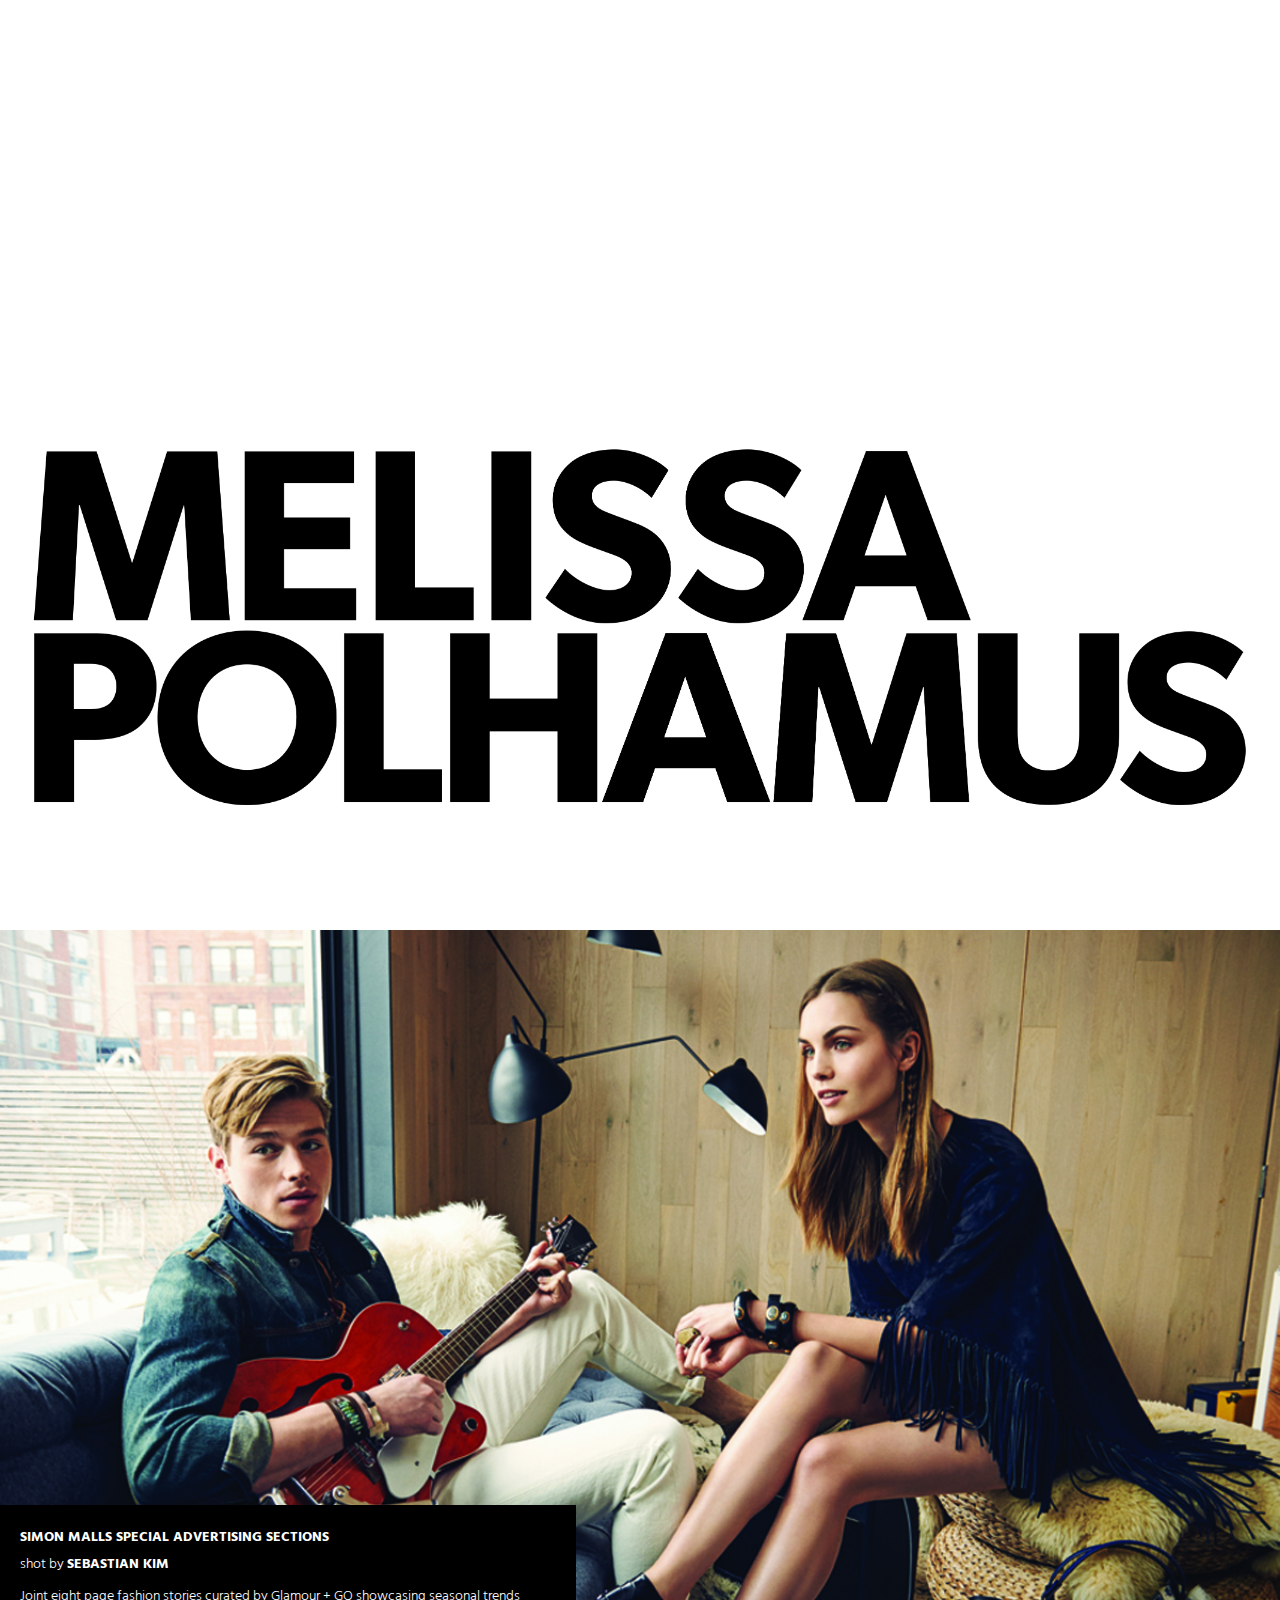
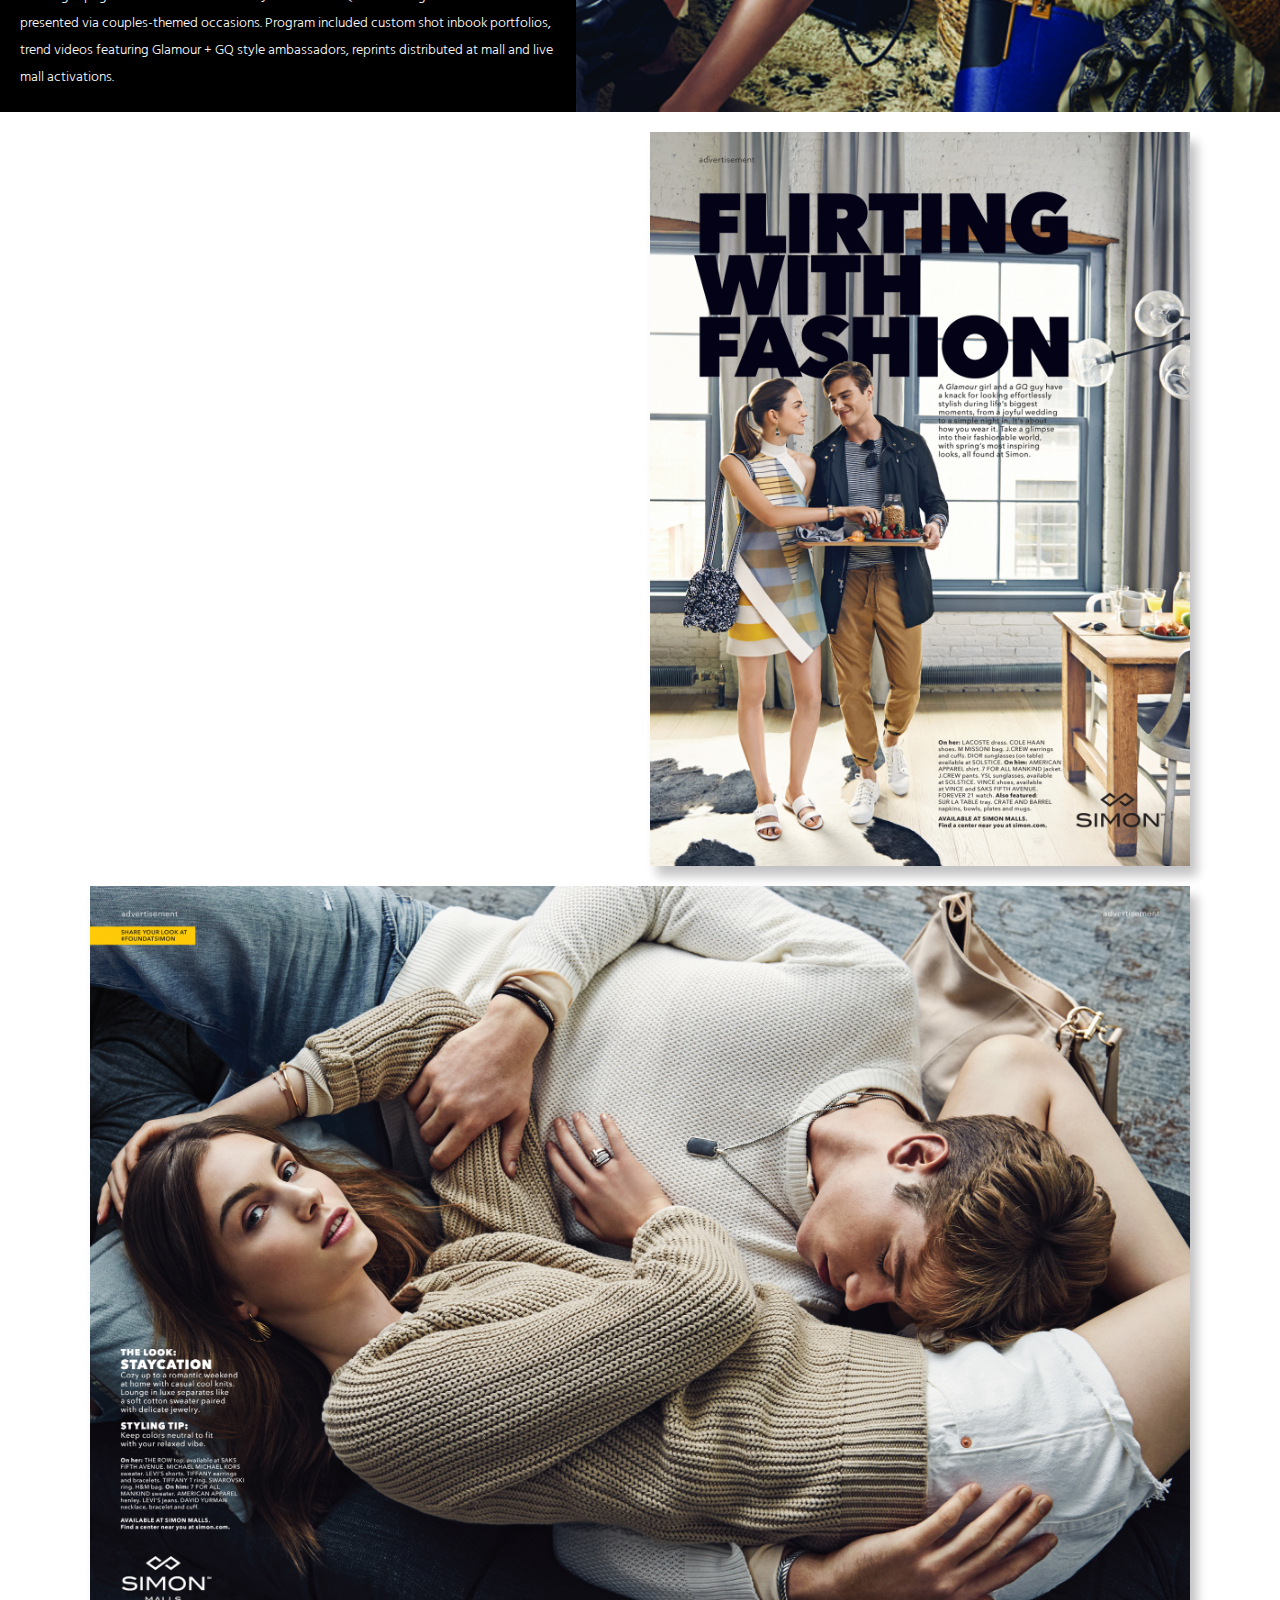
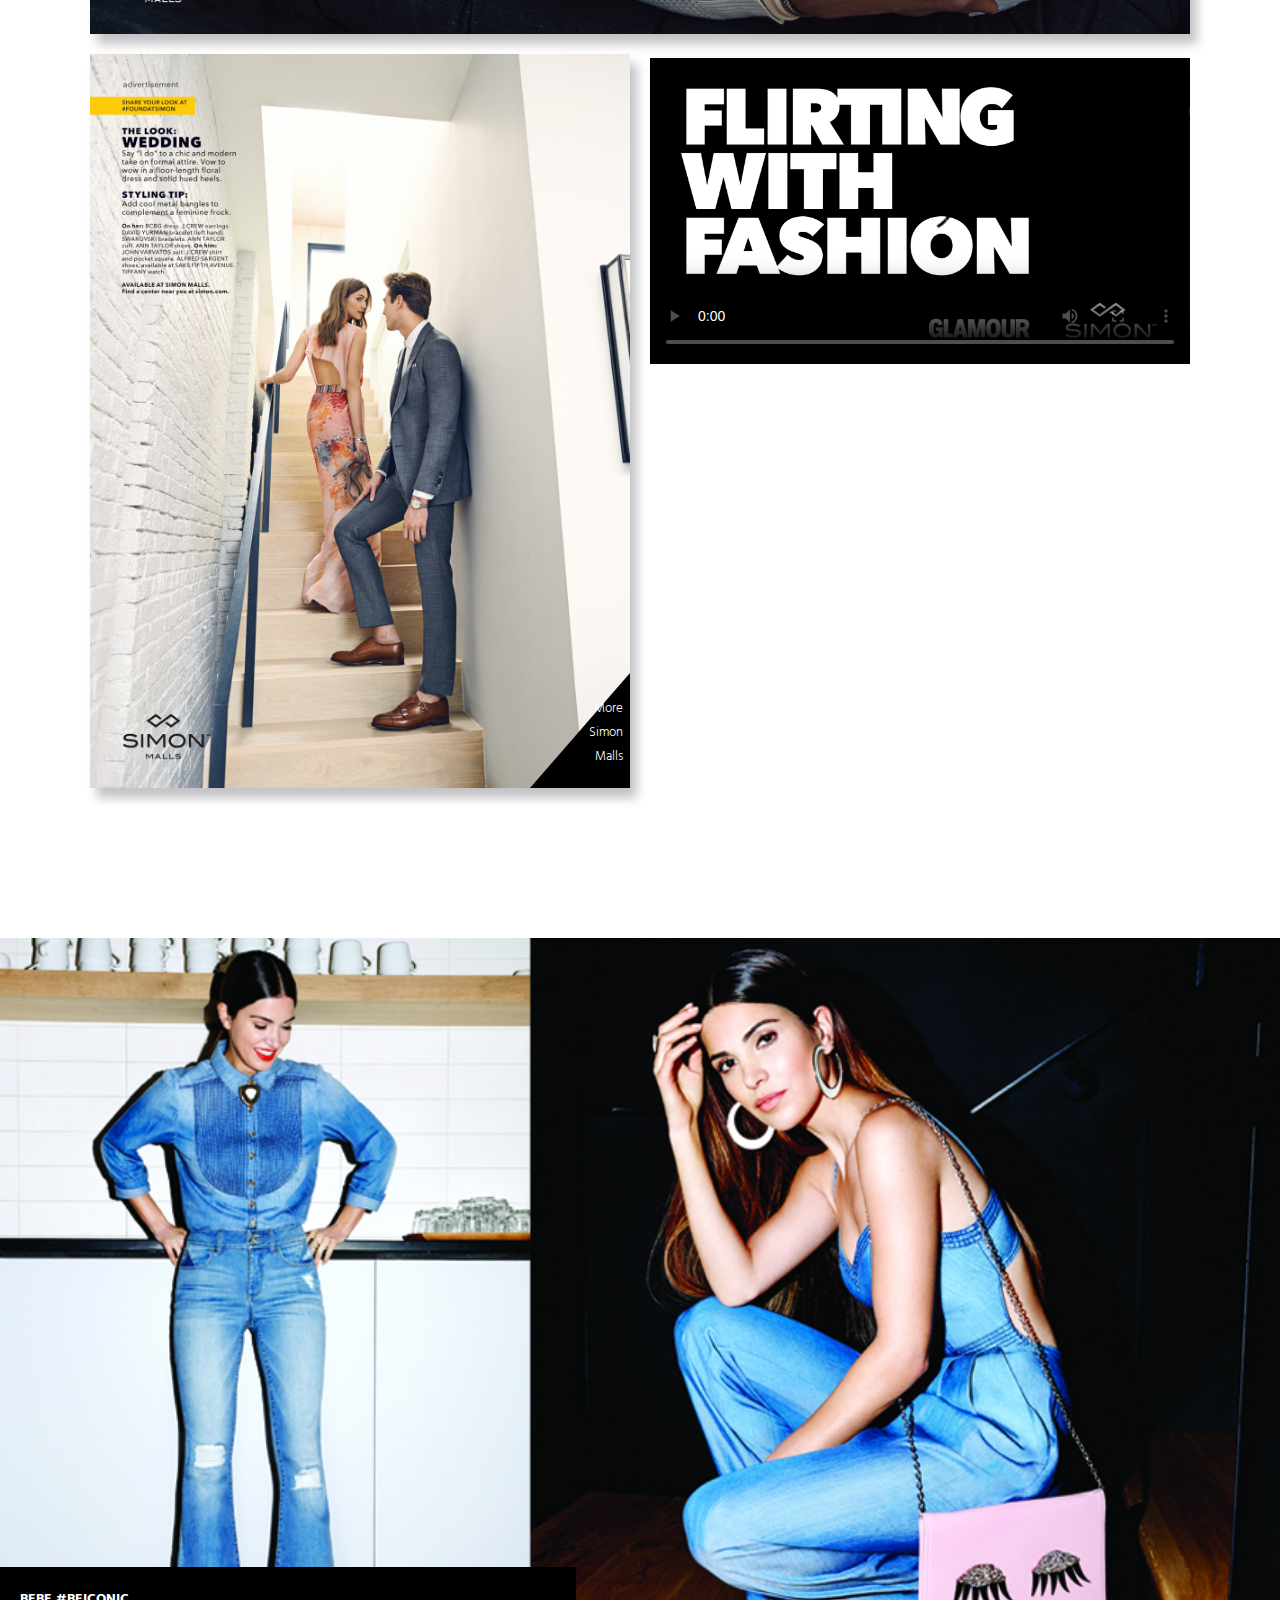
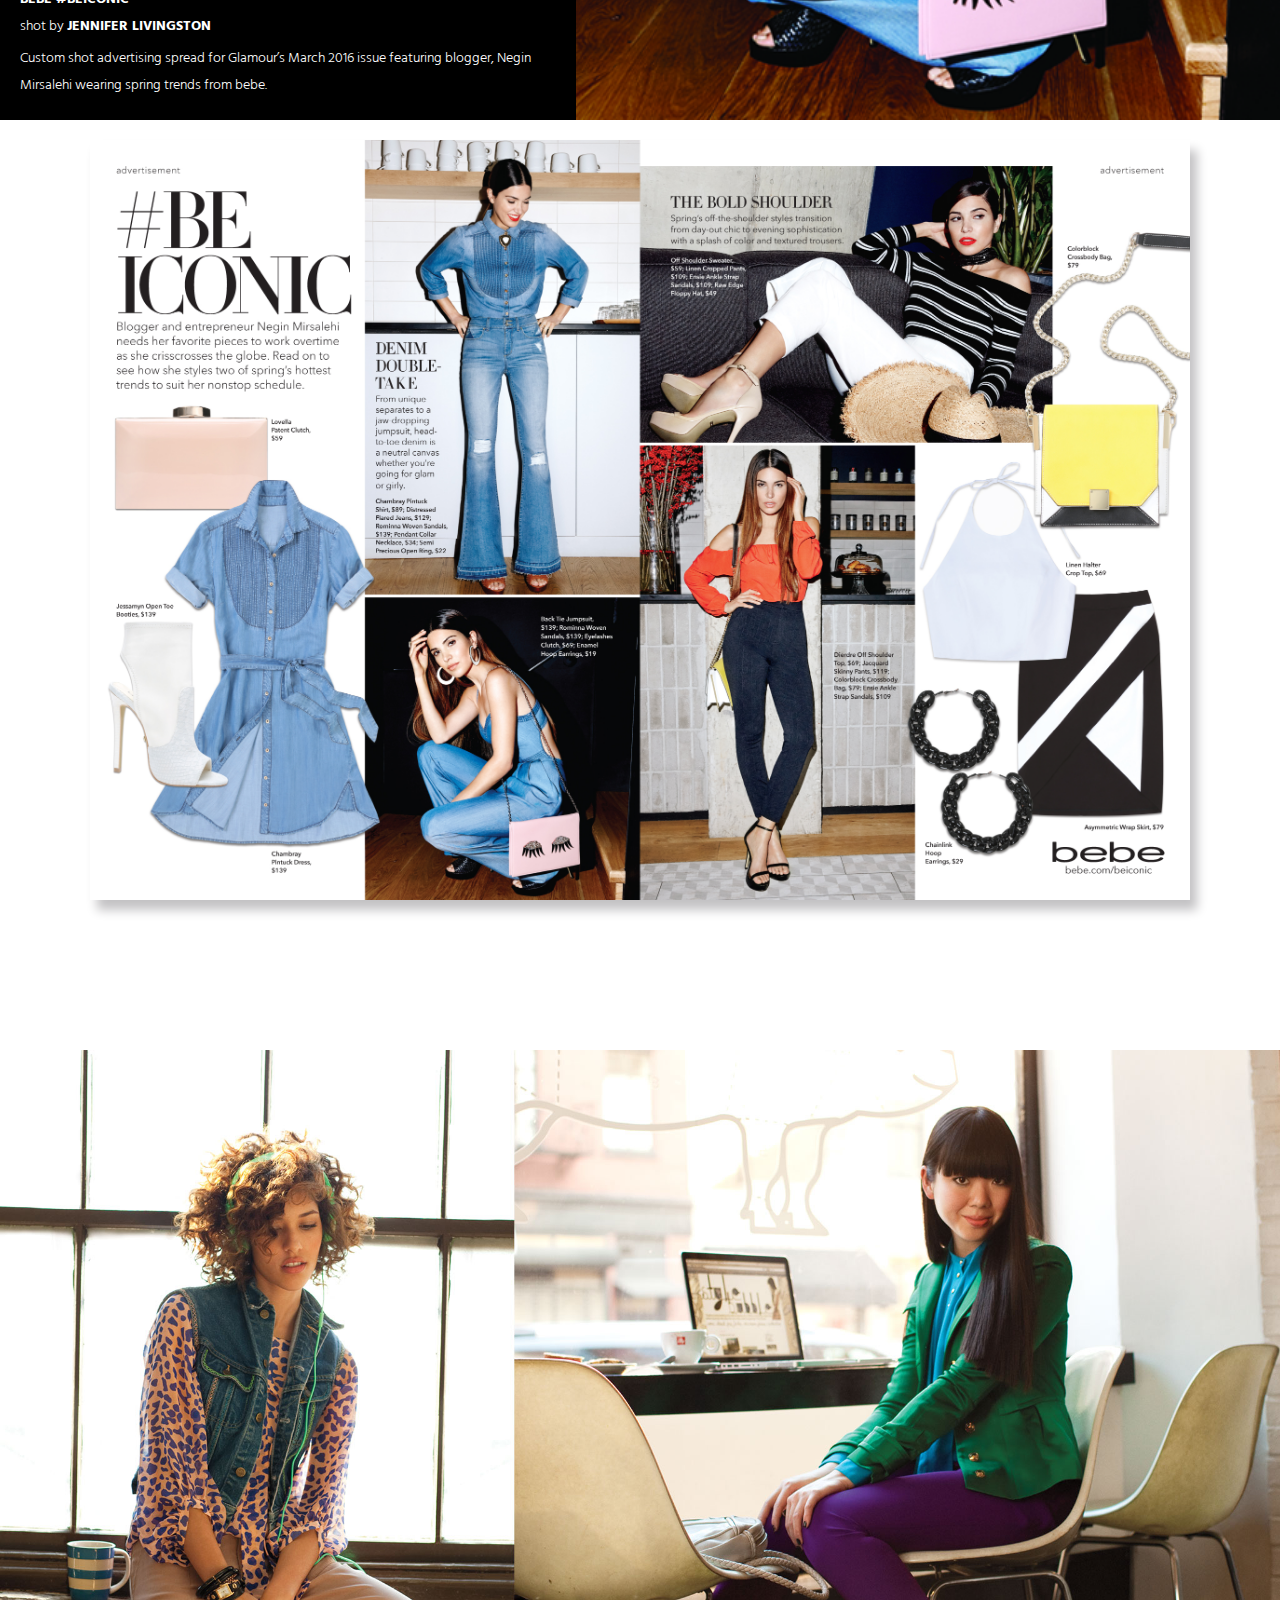
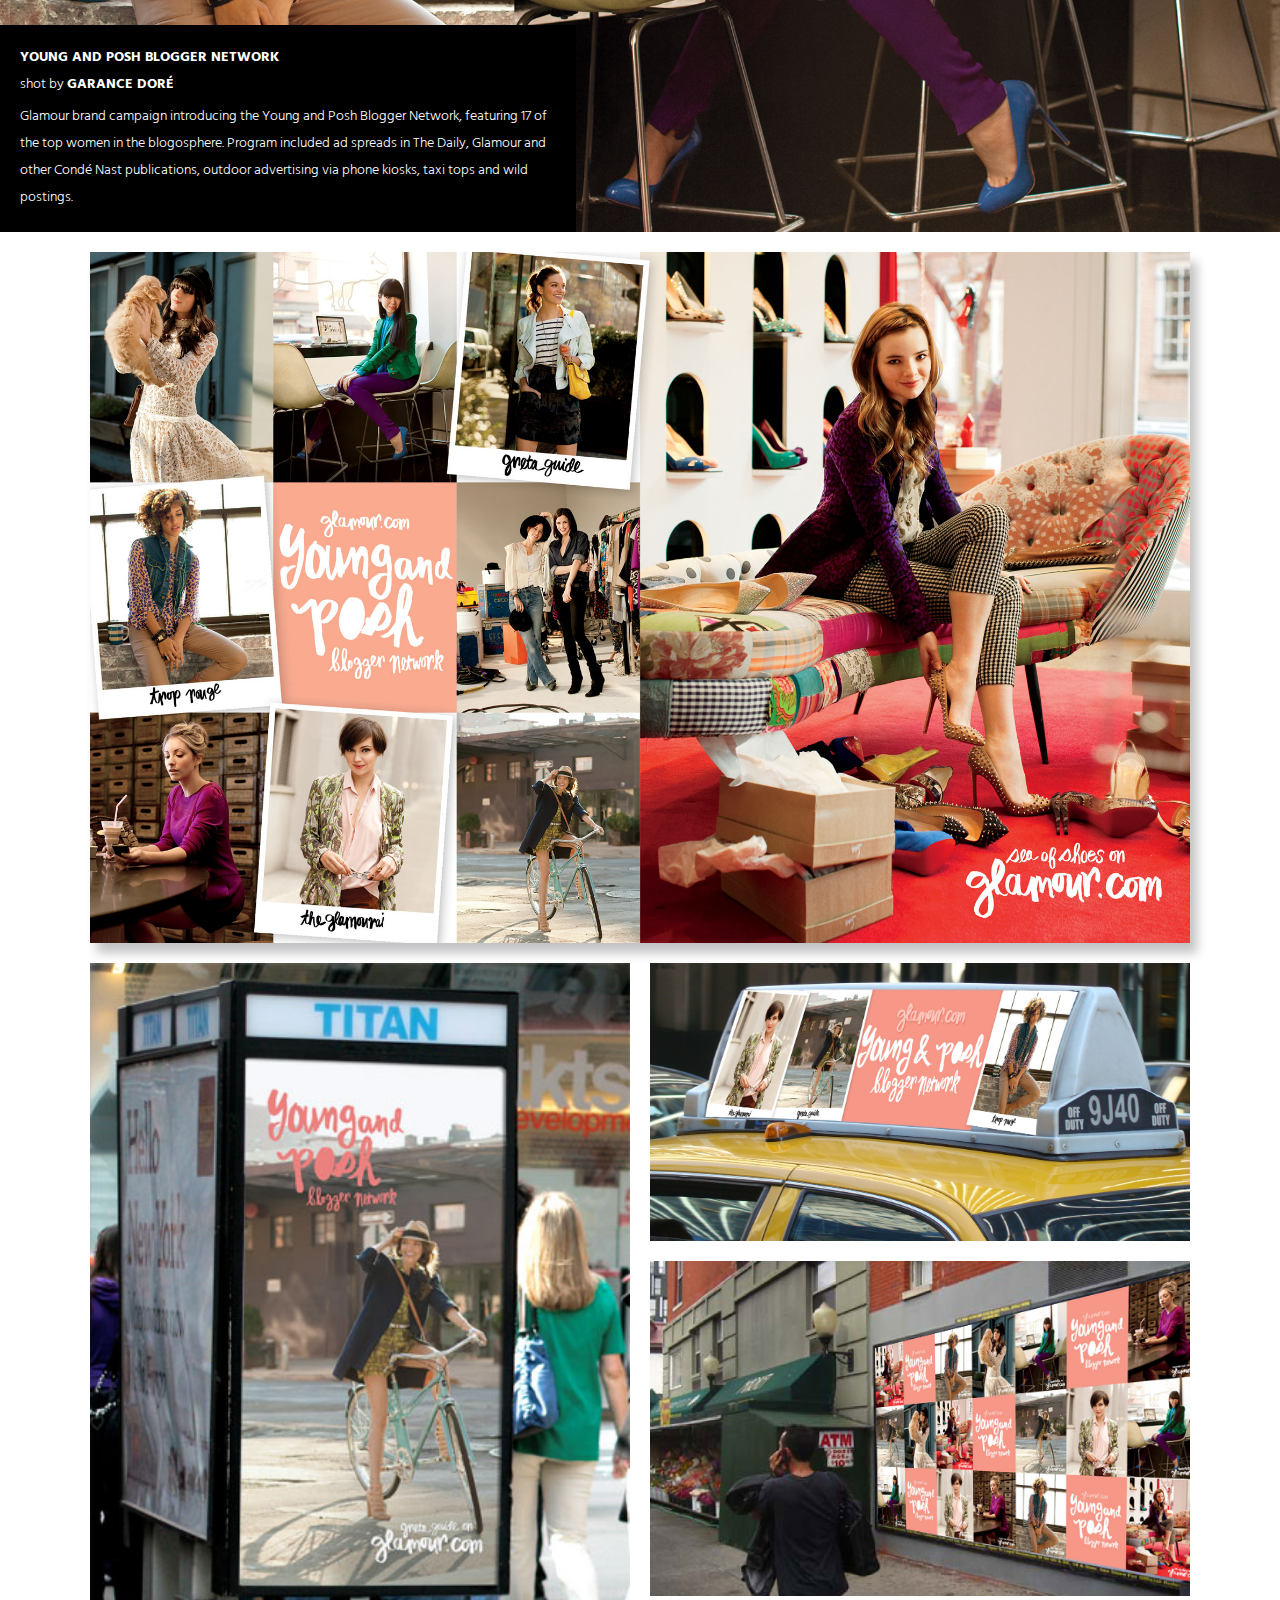
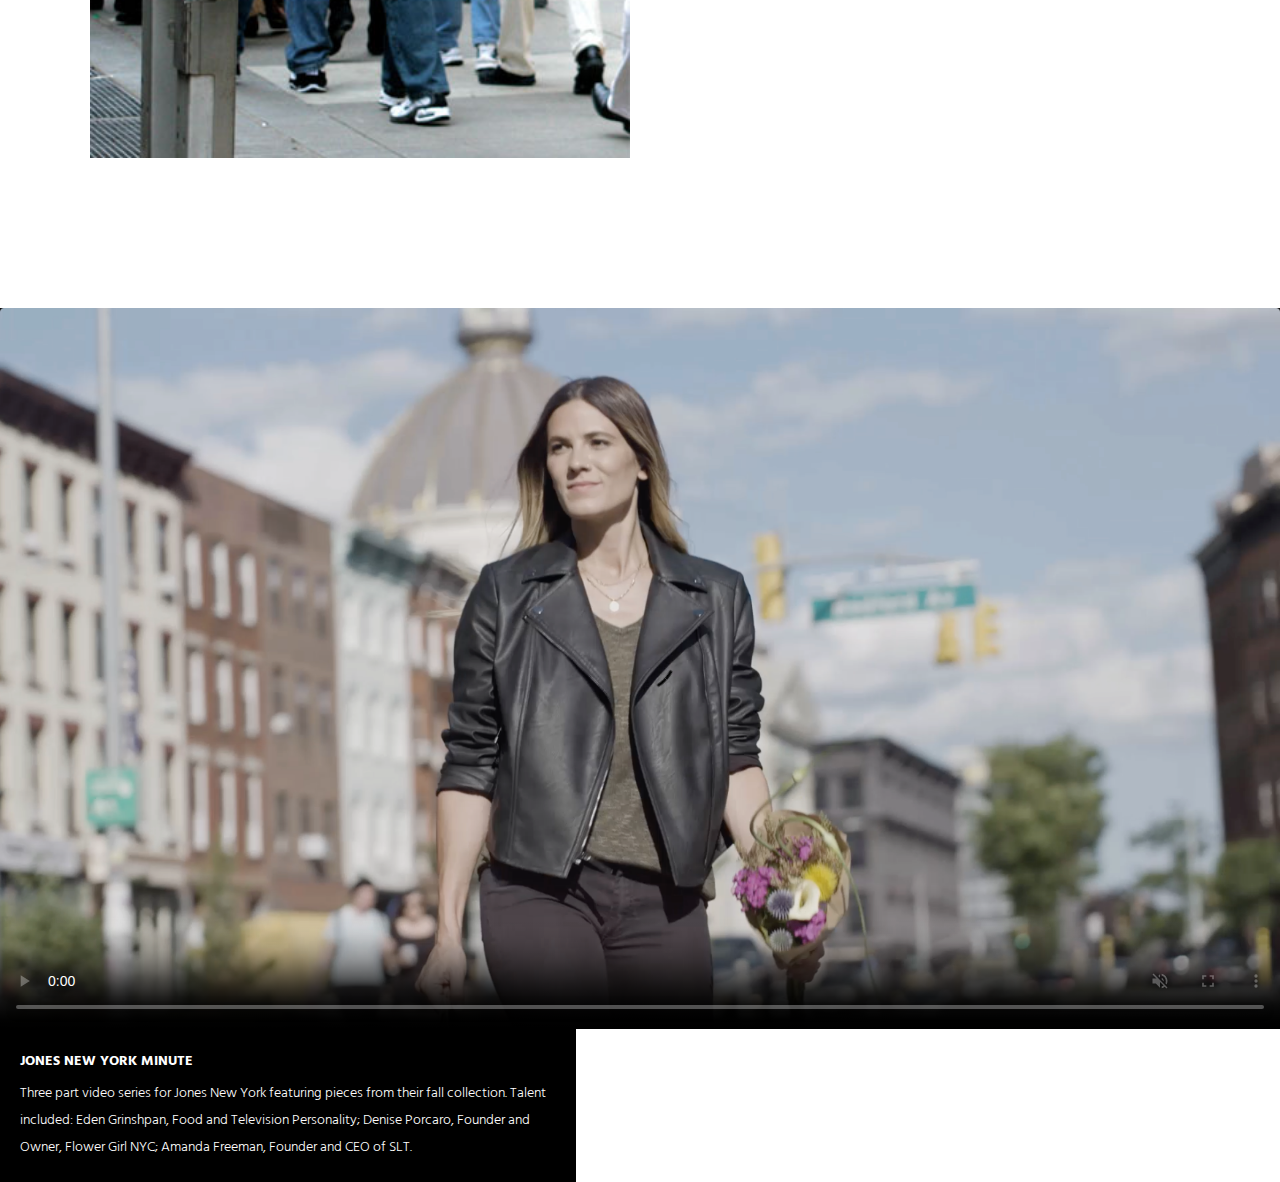
==== commit 96c06cdf: "Changed font" ====
--- a/index.html
+++ b/index.html
@@ -5,7 +5,9 @@
 	<title>Melissa Polhamus</title>
 
 
-	<link href="https://fonts.googleapis.com/css?family=Roboto:100,100i,300,300i,400,400i,500,500i,700,700i,900,900i" rel="stylesheet">
+	<!-- <link href="https://fonts.googleapis.com/css?family=Roboto:100,100i,300,300i,400,400i,500,500i,700,700i,900,900i" rel="stylesheet"> -->
+
+	<link href="https://fonts.googleapis.com/css?family=Hind+Guntur:300,400,500,600,700" rel="stylesheet">
 
 	<link rel="stylesheet" href="css/normalize.css">
 	<link rel="stylesheet" href="css/simple-grid.css">
@@ -39,11 +41,13 @@
 	       </div>
 		</div>
 
-		<div class="logo-position white-logo">
+		<!-- Notched O with "about" -->
+
+		<!-- <div class="logo-position white-logo">
 	       <div class="content logo">
 	           <img src="img/logo/MP_logo_no_notch_about_blk.png" class="white-logo-hidden no-shadow">
 	       </div>
-		</div>
+		</div> -->
 	
 	</div>
 
@@ -87,12 +91,7 @@
 		
 		<div class="grid grid-pad">
 
-		    <div class="col-1-2">
-
-		    </div>
-
-	
-			<div class="col-1-2">
+		   	<div class="col-1-2 push-right">
 
 			    <div class="content">
 			        <img src="img/simon_malls/GL_PR_0415_Simon_01.jpg">
--- a/css/styles.css
+++ b/css/styles.css
@@ -7,7 +7,8 @@
 }
 
 body{
-	font-family: 'Roboto', sans-serif;
+	/*font-family: 'Roboto', sans-serif;*/
+	font-family: 'Hind Guntur', sans-serif;
 	font-size: 100%;
 	font-weight: 100;
 	/*background-color: #EBE8E6;*/
@@ -104,7 +105,9 @@
 	font-size: 7em;
 	font-weight: 900;
 	line-height: 90%;
+	letter-spacing: -3px;
 	margin: 0;
+
 }
 
 .bio-txt h2{
@@ -115,6 +118,8 @@
 
 }
 
+
+
 @media (max-width: 979px) and (min-width: 768px){
 	.bio-txt h1{
 		font-size: 5em;
@@ -134,9 +139,10 @@
 
 @media (max-width: 767px){
 	.bio-txt h1{
-		font-size: 3.5em;
+		font-size: 3em;
 		font-weight: 900;
 		line-height: 90%;
+		letter-spacing: -.5px;
 		margin: 0;
 	}
 
@@ -154,6 +160,7 @@
 		font-size: 10em;
 		font-weight: 900;
 		line-height: 90%;
+		letter-spacing: -3px;
 		margin: 0;
 	}
 
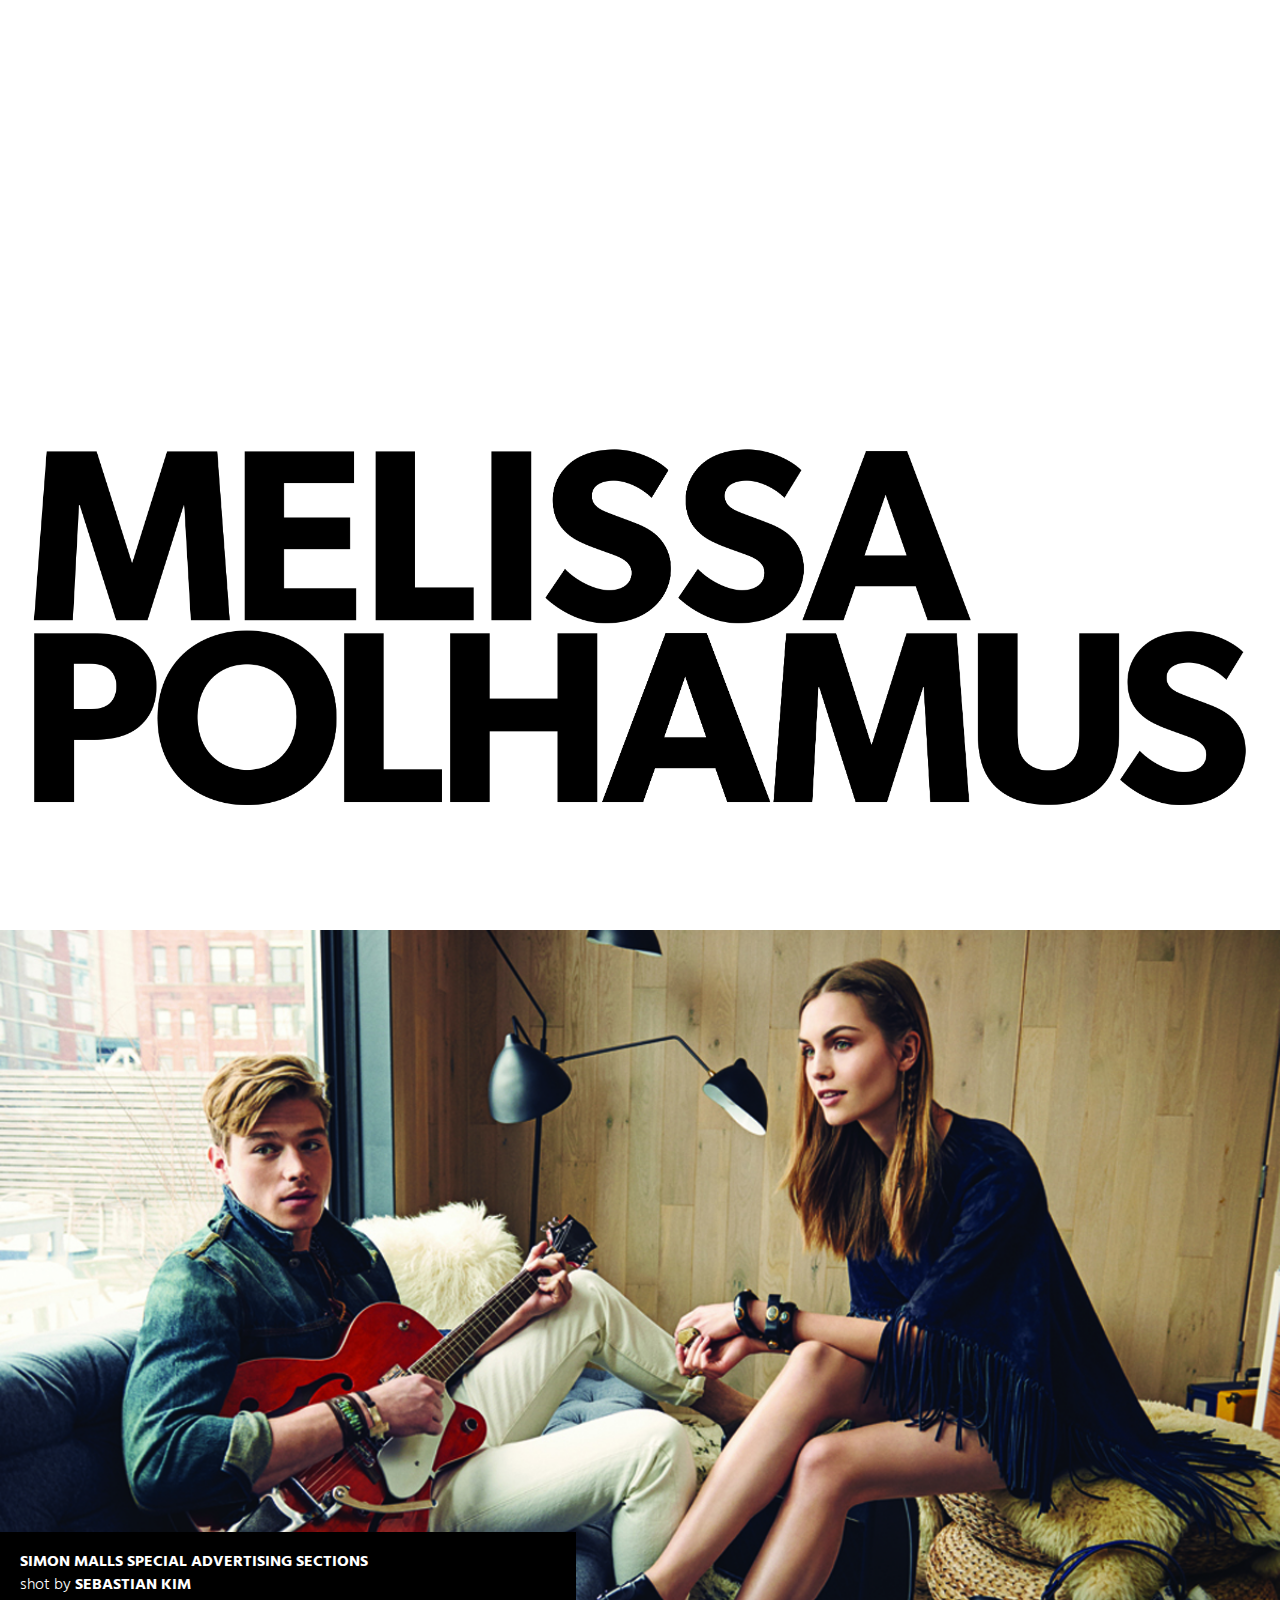
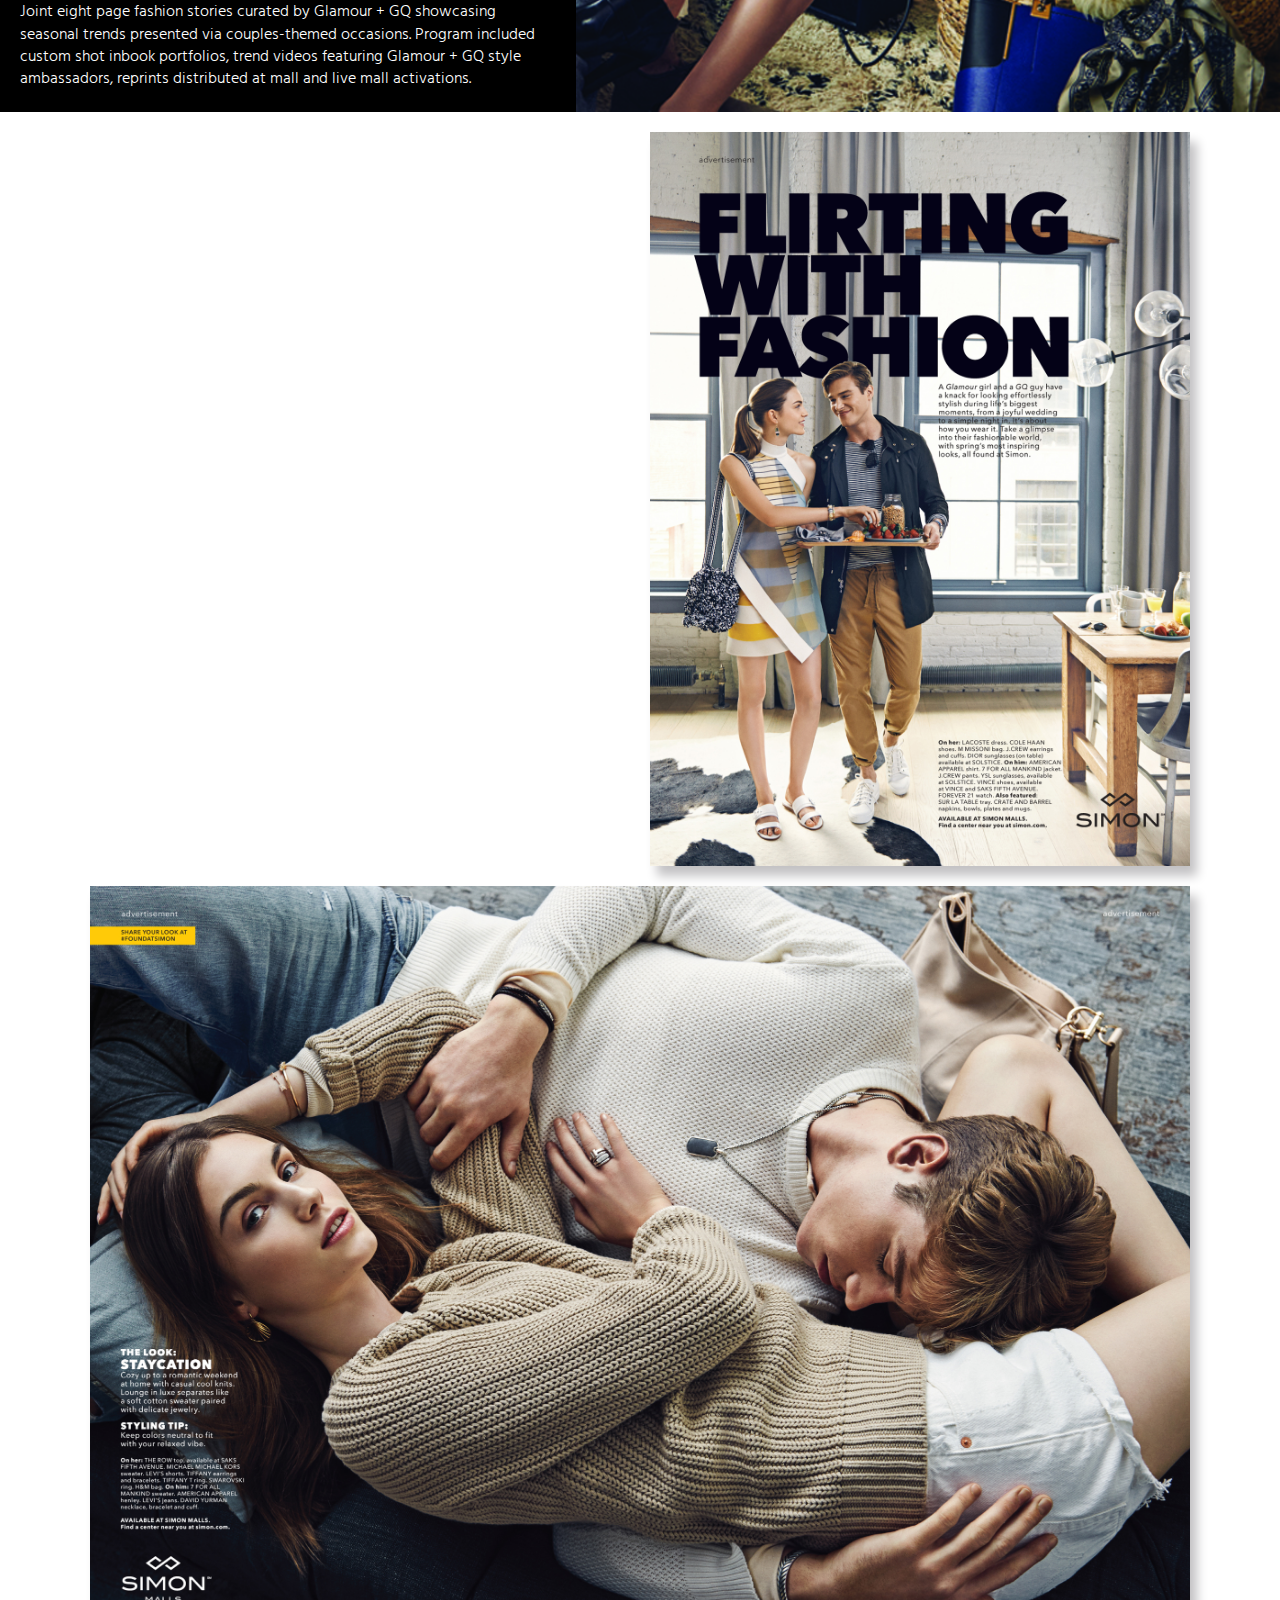
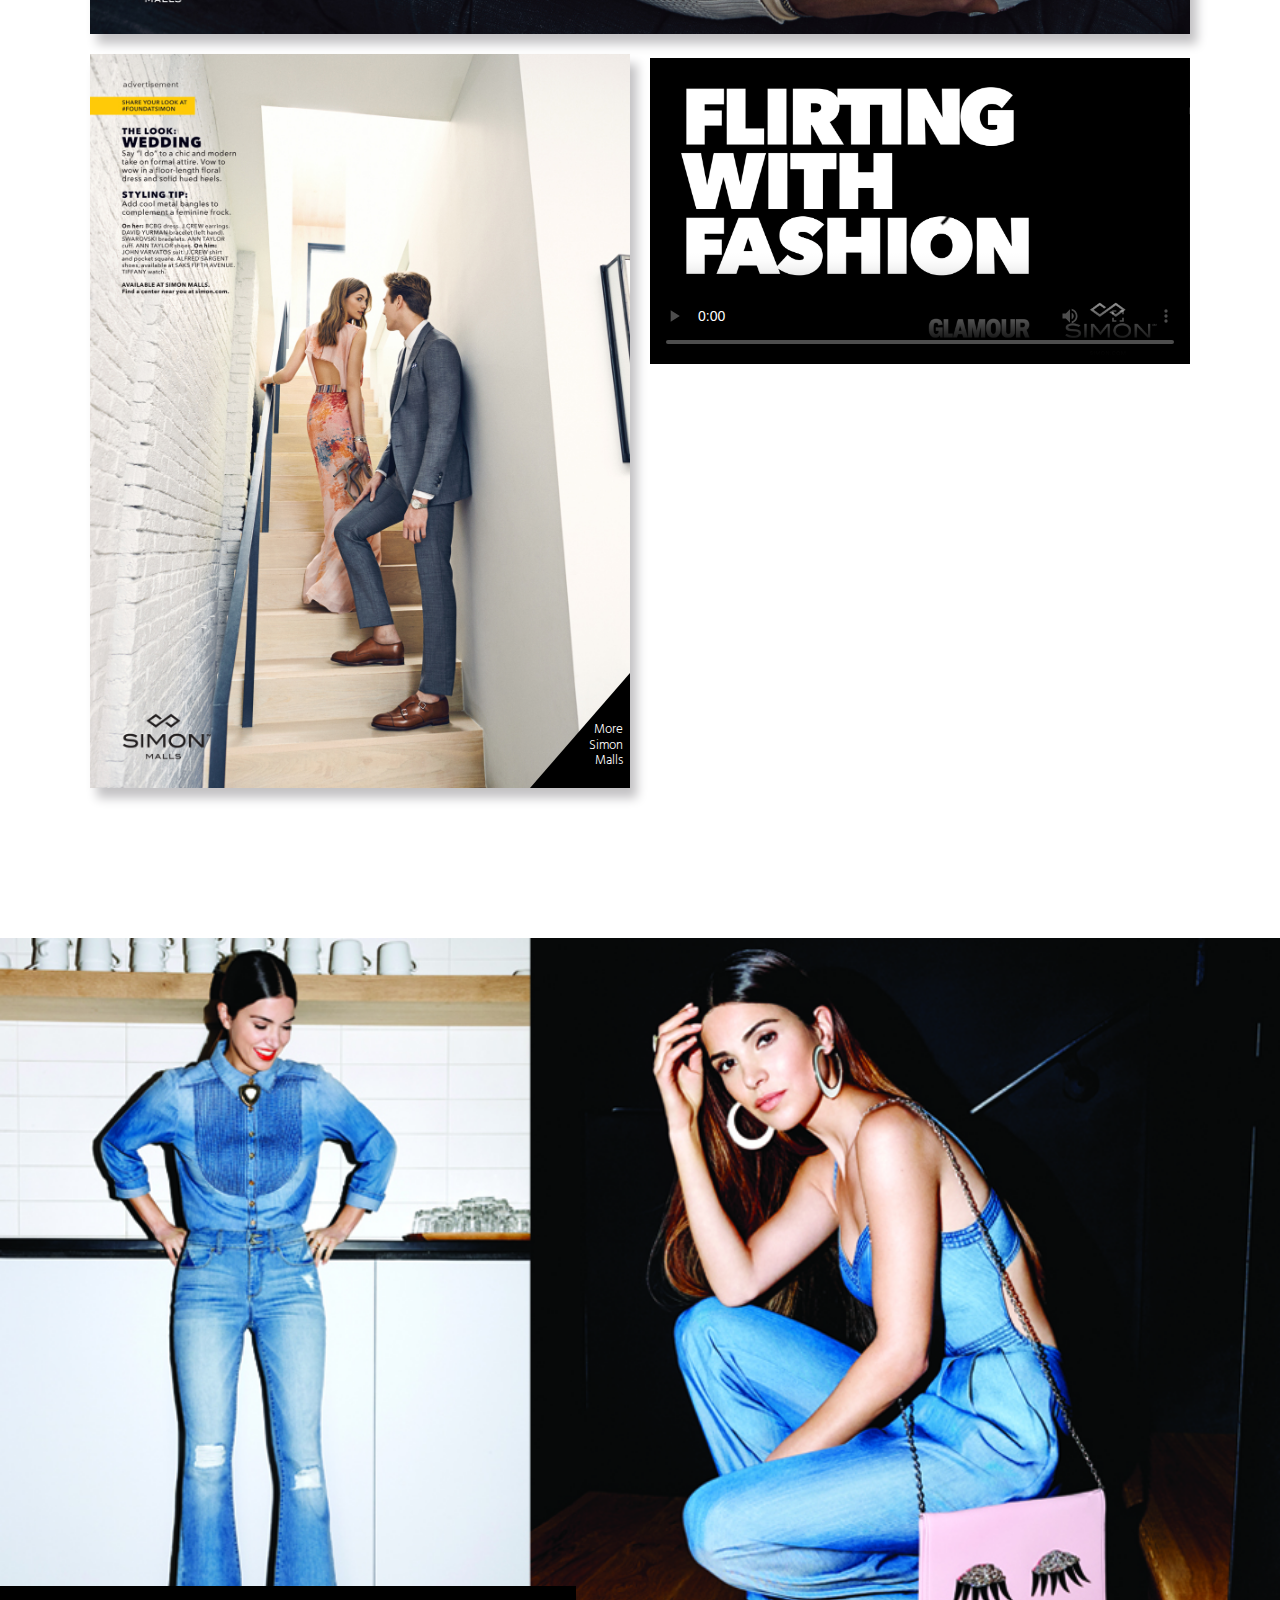
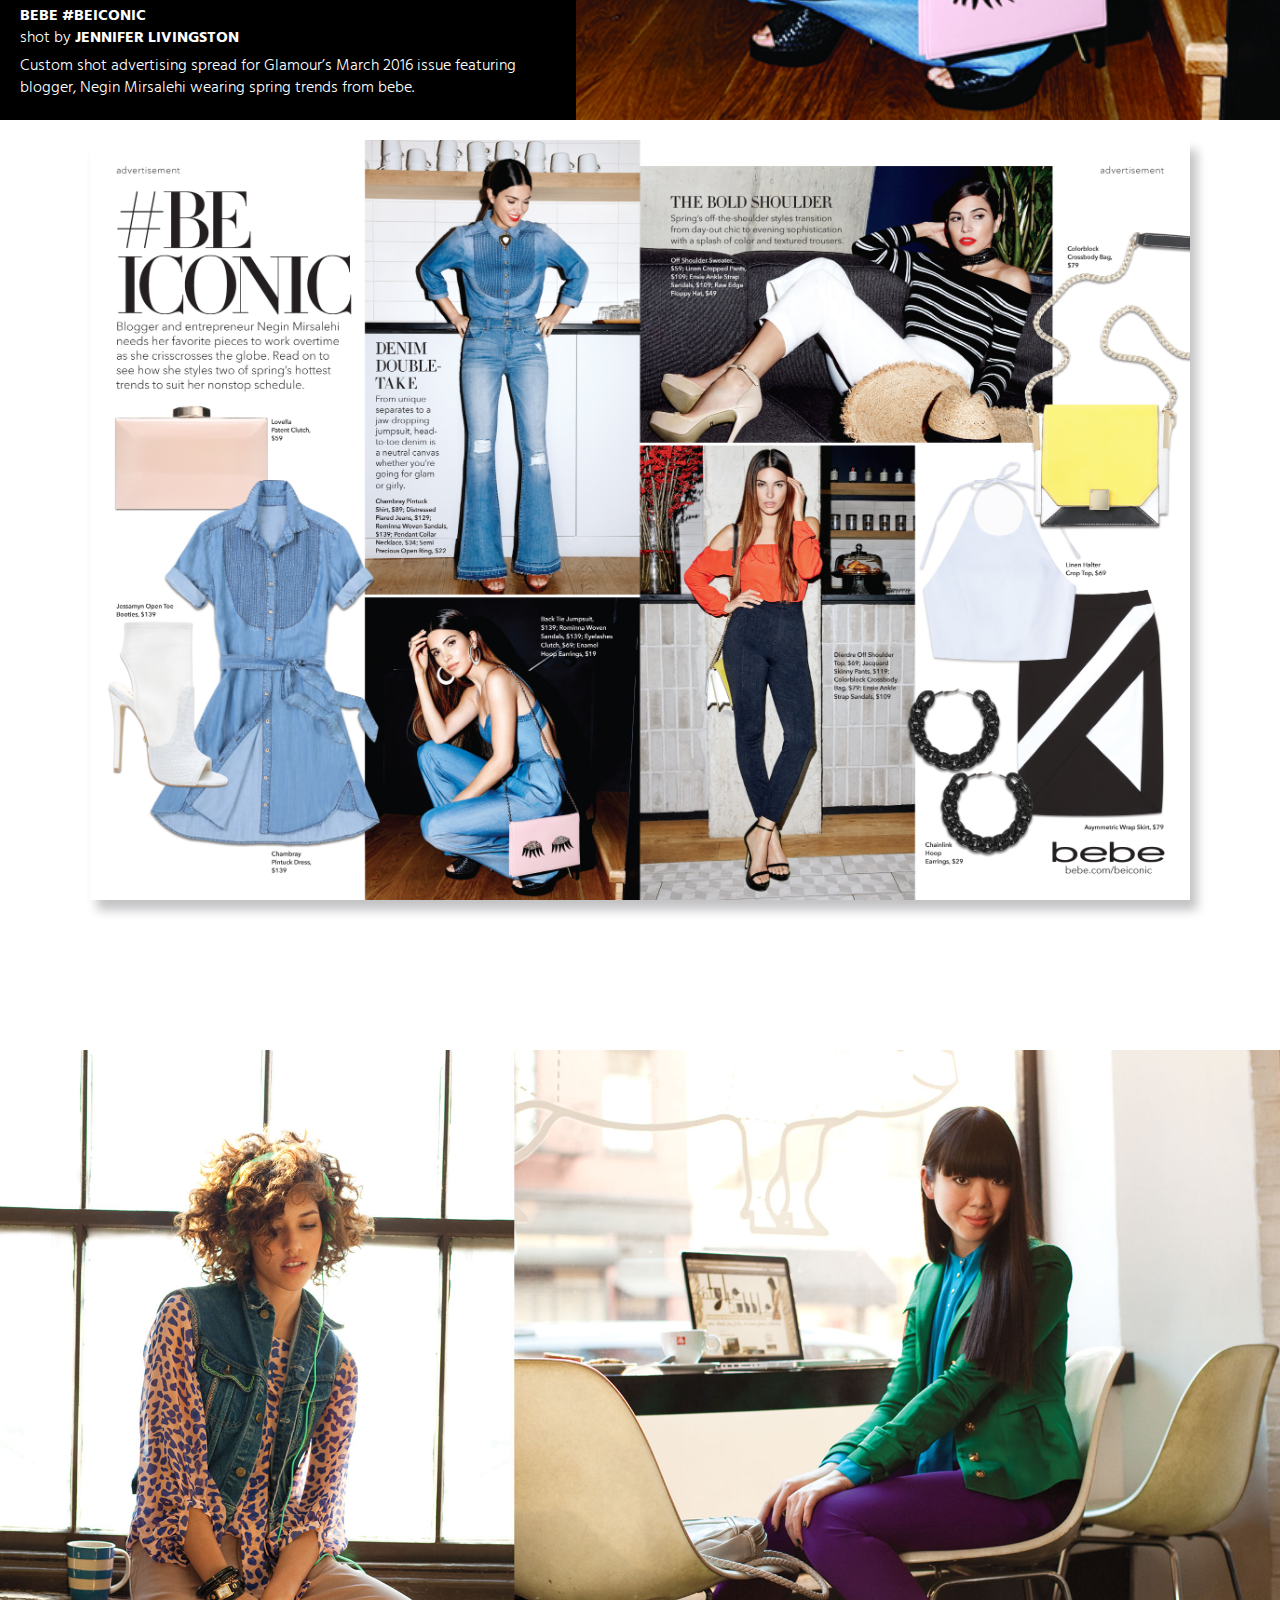
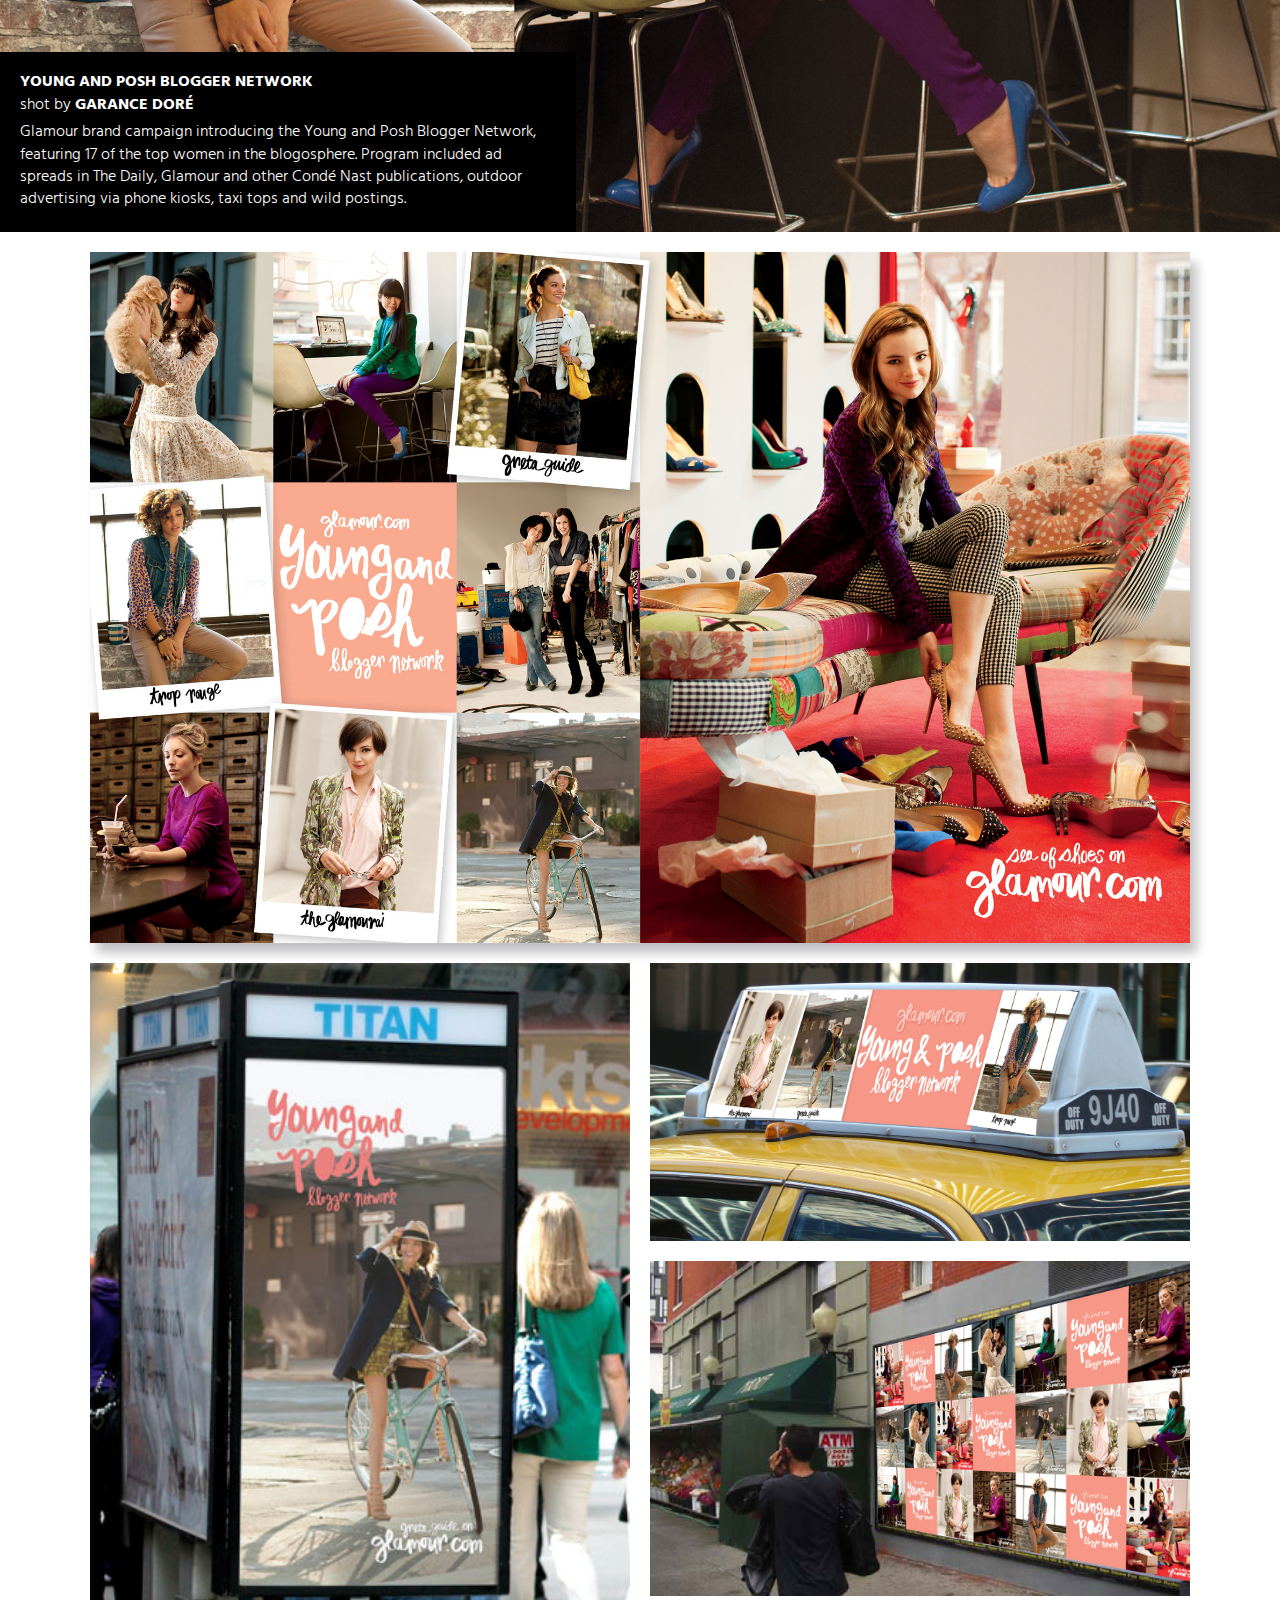
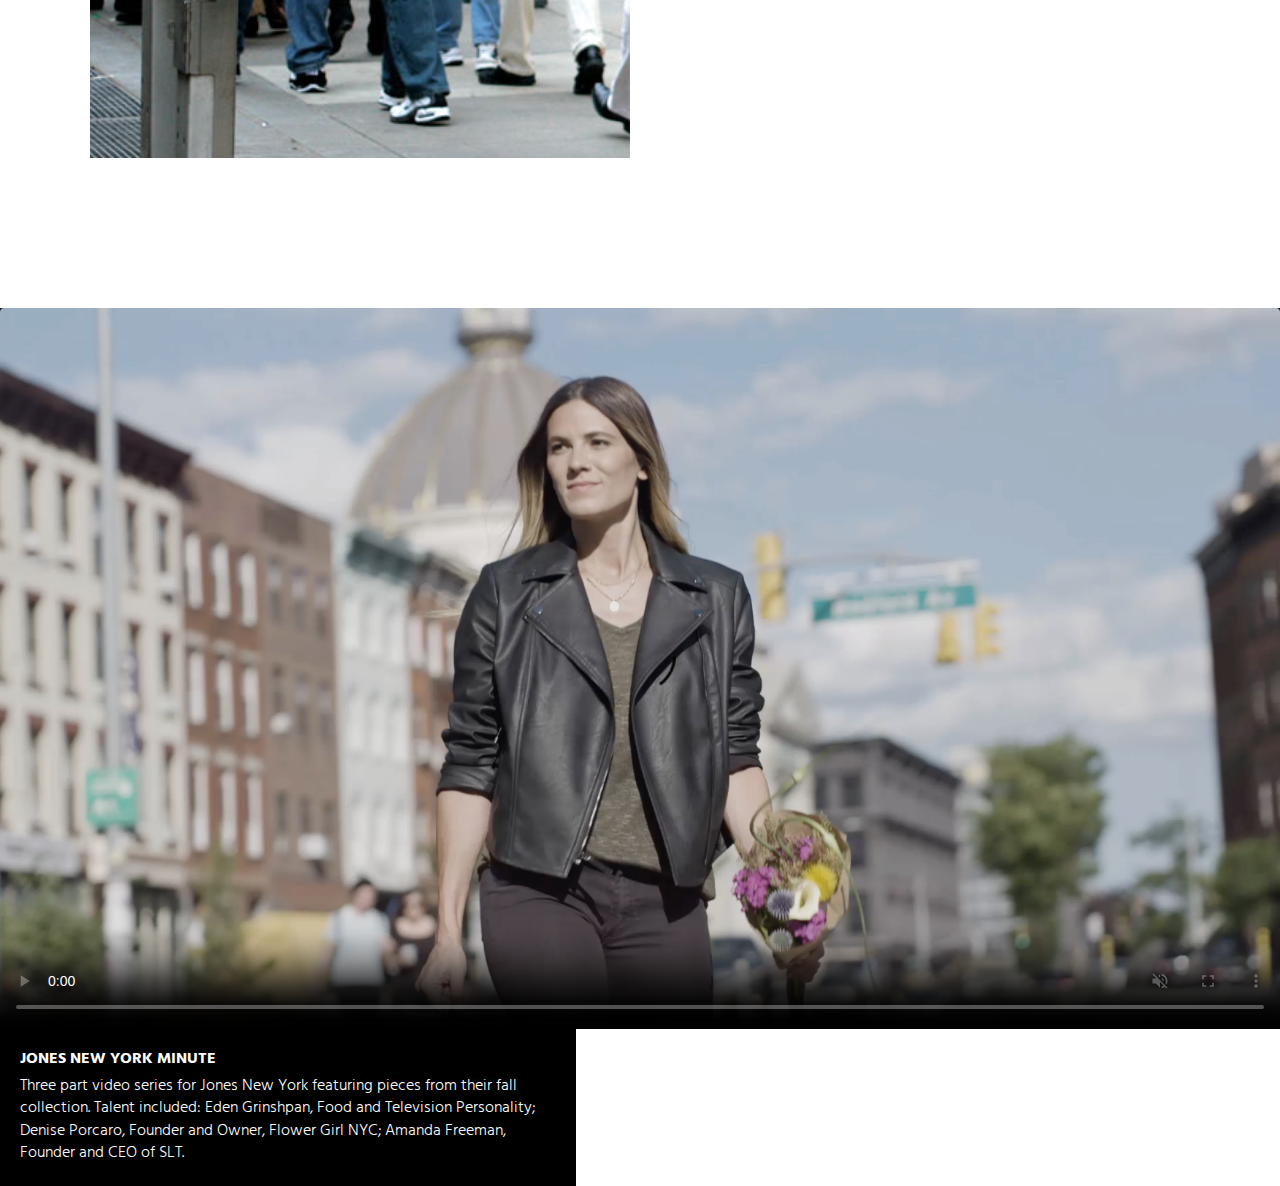
==== commit c0fe0e84: "Added contact page back in" ====
--- a/index.html
+++ b/index.html
@@ -30,6 +30,14 @@
 			<img src="img/logo/MP_logo_no_notch.png">
 		</a>
 	</nav>
+
+	<footer>
+		<a href="./contact.html">
+			CONTACT
+		</a>
+		
+
+	</footer>
 
 	
 	
@@ -260,7 +268,7 @@
 
    			<div class="content">
        			
-       			<div class="content project-summary-no-overlap">
+       			<div class="content project-summary project-summary-no-overlap">
 		           <p class="project-name"><span class="all-cap-bold">jones new york minute</span></p>
 					<p class="project-description">
 					Three part video series for Jones New York featuring pieces from their fall collection. Talent included: Eden Grinshpan, Food and Television Personality; Denise Porcaro, Founder and Owner, Flower Girl NYC; Amanda Freeman, Founder and CEO of SLT.</p>
--- a/css/styles.css
+++ b/css/styles.css
@@ -10,7 +10,7 @@
 	/*font-family: 'Roboto', sans-serif;*/
 	font-family: 'Hind Guntur', sans-serif;
 	font-size: 100%;
-	font-weight: 100;
+	font-weight: 300;
 	/*background-color: #EBE8E6;*/
 
 	
@@ -60,6 +60,32 @@
 /*END OVERALL PAGE SETUP*/
 
 
+/*CONTACT PAGE*/
+
+#contact-size{
+	width: 85%;
+	position: fixed;
+	right: 20px;
+	bottom: 20px;
+	/*margin-left: 20%;*/
+}
+
+@media handheld, only screen and (max-width: 767px){
+	#contact-size{
+	width: 90%;}
+}
+
+@media screen and (min-width: 1600px){
+	#contact-size{
+	width: 60%;}
+}
+
+
+
+/* END  contact page */
+
+
+
 /*LANDING PAGE MAIN LOGO/BIO*/
 
 .MP-logo img{
@@ -103,7 +129,7 @@
 .bio-txt h1{
 
 	font-size: 7em;
-	font-weight: 900;
+	font-weight: 700;
 	line-height: 90%;
 	letter-spacing: -3px;
 	margin: 0;
@@ -112,7 +138,7 @@
 
 .bio-txt h2{
 	font-size: 2em;
-	font-weight: 900;
+	font-weight: 700;
 	margin: 0;
 	margin-top: .5em;
 
@@ -123,14 +149,14 @@
 @media (max-width: 979px) and (min-width: 768px){
 	.bio-txt h1{
 		font-size: 5em;
-		font-weight: 900;
+		font-weight: 700;
 		line-height: 90%;
 		margin: 0;
 	}
 
 	.bio-txt h2{
 		font-size: 1.75em;
-		font-weight: 900;
+		font-weight: 700;
 		margin: 0;
 		margin-top: .5em;
 	}
@@ -140,7 +166,7 @@
 @media (max-width: 767px){
 	.bio-txt h1{
 		font-size: 3em;
-		font-weight: 900;
+		font-weight: 700;
 		line-height: 90%;
 		letter-spacing: -.5px;
 		margin: 0;
@@ -158,7 +184,7 @@
 @media screen and (min-width: 1600px){
 	.bio-txt h1{
 		font-size: 10em;
-		font-weight: 900;
+		font-weight: 700;
 		line-height: 90%;
 		letter-spacing: -3px;
 		margin: 0;
@@ -166,7 +192,7 @@
 
 	.bio-txt h2{
 		font-size: 2em;
-		font-weight: 900;
+		font-weight: 700;
 		margin: 0;
 		margin-top: .5em;
 	}
@@ -226,6 +252,30 @@
 
 }
 
+/*--- FOOTER contact---*/
+
+footer a{
+	background-color: white;
+  	position: fixed;
+  	bottom: 0;
+  	right: 0;
+  	width: 100%;
+  	z-index: 400;
+  	padding-top: 10px;
+  	padding-bottom: 10px;
+  	padding-right: 30px;
+  	text-align: right;
+  	font-weight: 700;
+  	display: none;
+  	color: black;
+}
+
+.footer-scrolled{
+	display: inherit;
+}
+
+
+
 /*--- nav on interior pages---*/
 
 .nav-interior-pages{
@@ -254,6 +304,11 @@
 	.top-margin{ margin-top: 30px;}
 	}
 
+
+
+
+
+
 /*END NAVIGATION*/
 
 
@@ -273,6 +328,7 @@
 .more-info-txt{
 	color: white;
 	font-size: .8em;
+	line-height: 120%;
 	text-align: right;
 	position: absolute;
 	bottom: 5px;
@@ -317,7 +373,8 @@
 .project-summary{
 	background-color: black;
 	color: white;
-	font-size: .875em;
+	font-size: 1em;
+	line-height: 140%;
 	margin: 0;
 	padding: 20px;
 	position: absolute;
@@ -325,6 +382,12 @@
 	width: 45%;
 }
 
+.all-cap-bold{
+	font-weight: 700;
+	text-transform: uppercase;
+}
+
+
 .project-name{
 	margin: 0;
 }
@@ -333,6 +396,8 @@
 	margin-top: 5px;
 	margin-bottom: 0;
 }
+
+
 
 
 
@@ -340,25 +405,22 @@
 	.project-summary{
 		position: relative;
 		width: 100%;
-	}
-}
-
-.all-cap-bold{
-	font-weight: 700;
-	text-transform: uppercase;
-}
+		font-weight: 400;
+	}
+}
+
 
 /*------projects summary no overlap-----*/
 
 .project-summary-no-overlap{
-	background-color: black;
+	/*background-color: black;
 	color: white;
 	font-size: .875em;
 	margin: 0;
-	padding: 20px;
+	padding: 20px;*/
 	position: relative;
-	bottom: 0px;
-	width: 45%;
+	/*bottom: 0px;
+	width: 45%;*/
 }
 
 @media handheld, only screen and (max-width: 767px) {
@@ -413,17 +475,14 @@
 /*END - PROJECT ELEMENTS*/
 
 
-/*email graphic contact page*/
-#contact-size{
-	width: 90%;
-}
-
-
-
-
-
-
-
-
-
-
+
+
+
+
+
+
+
+
+
+
+
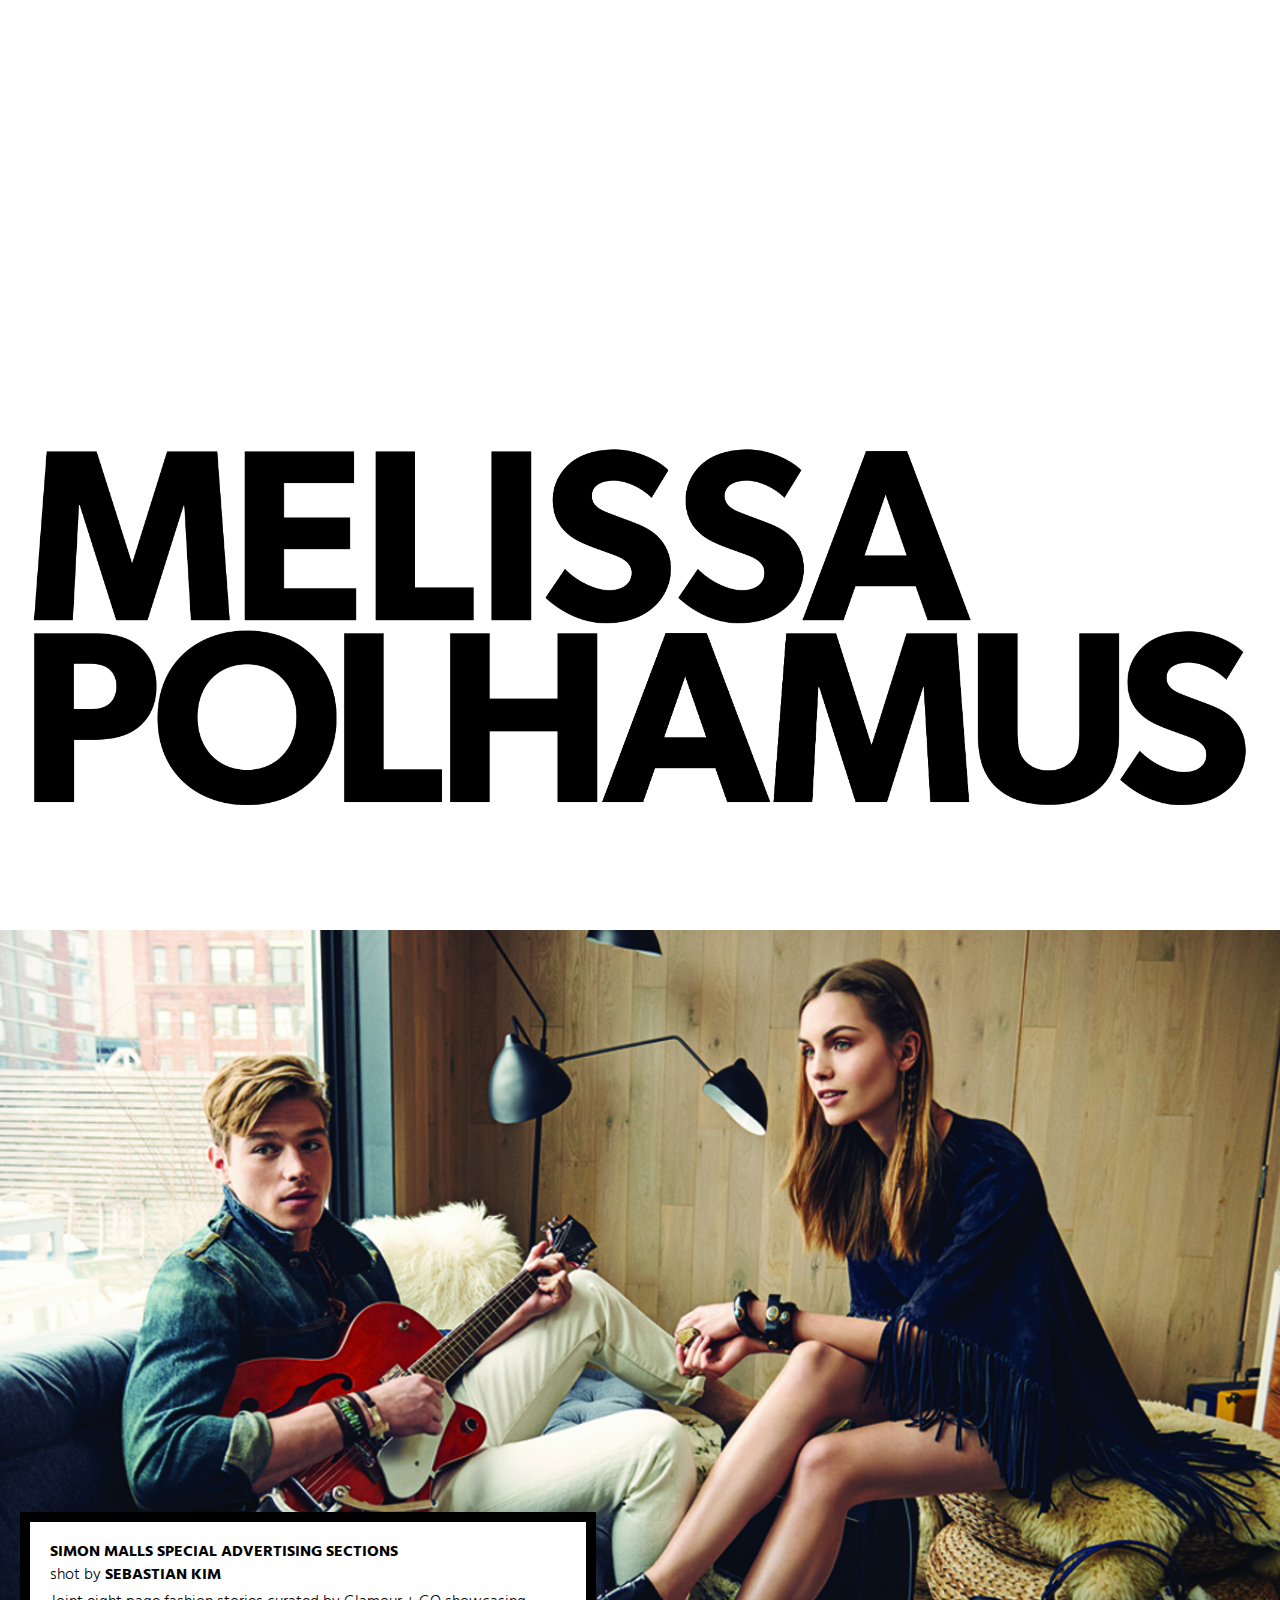
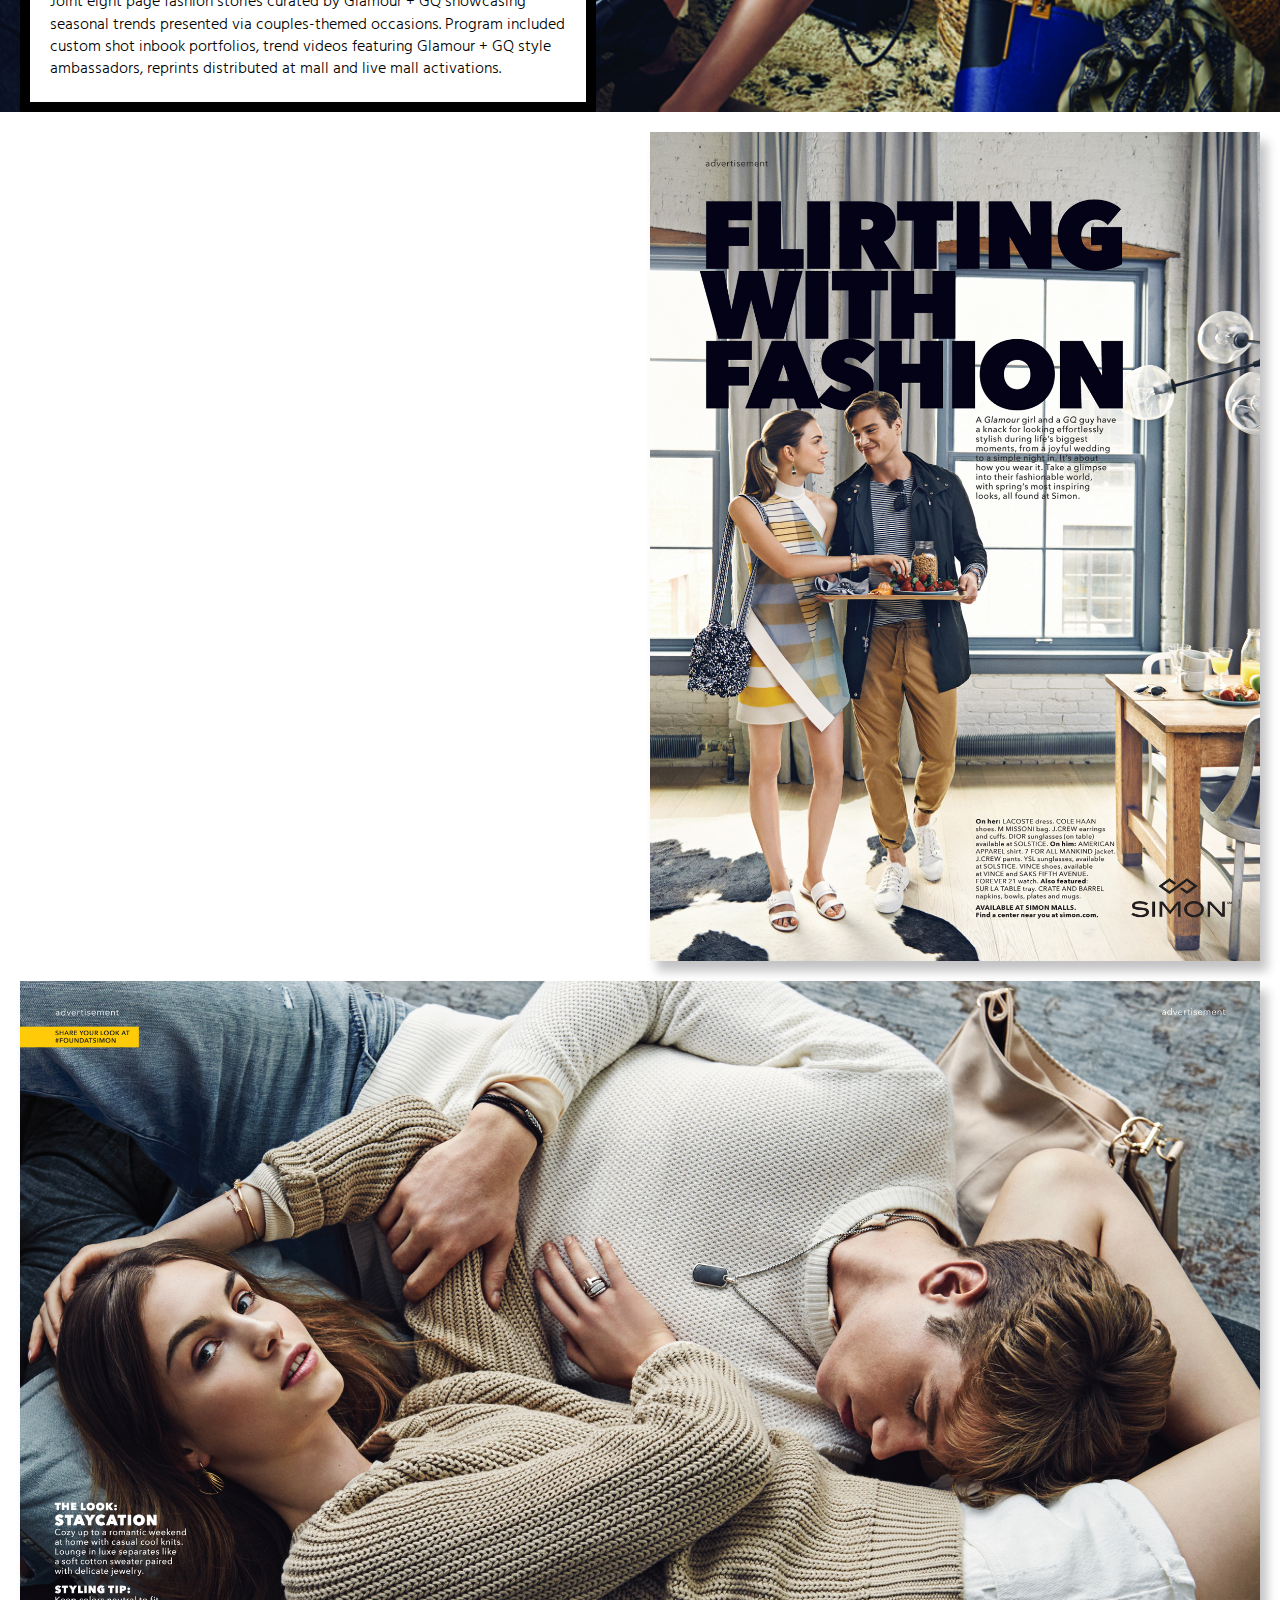
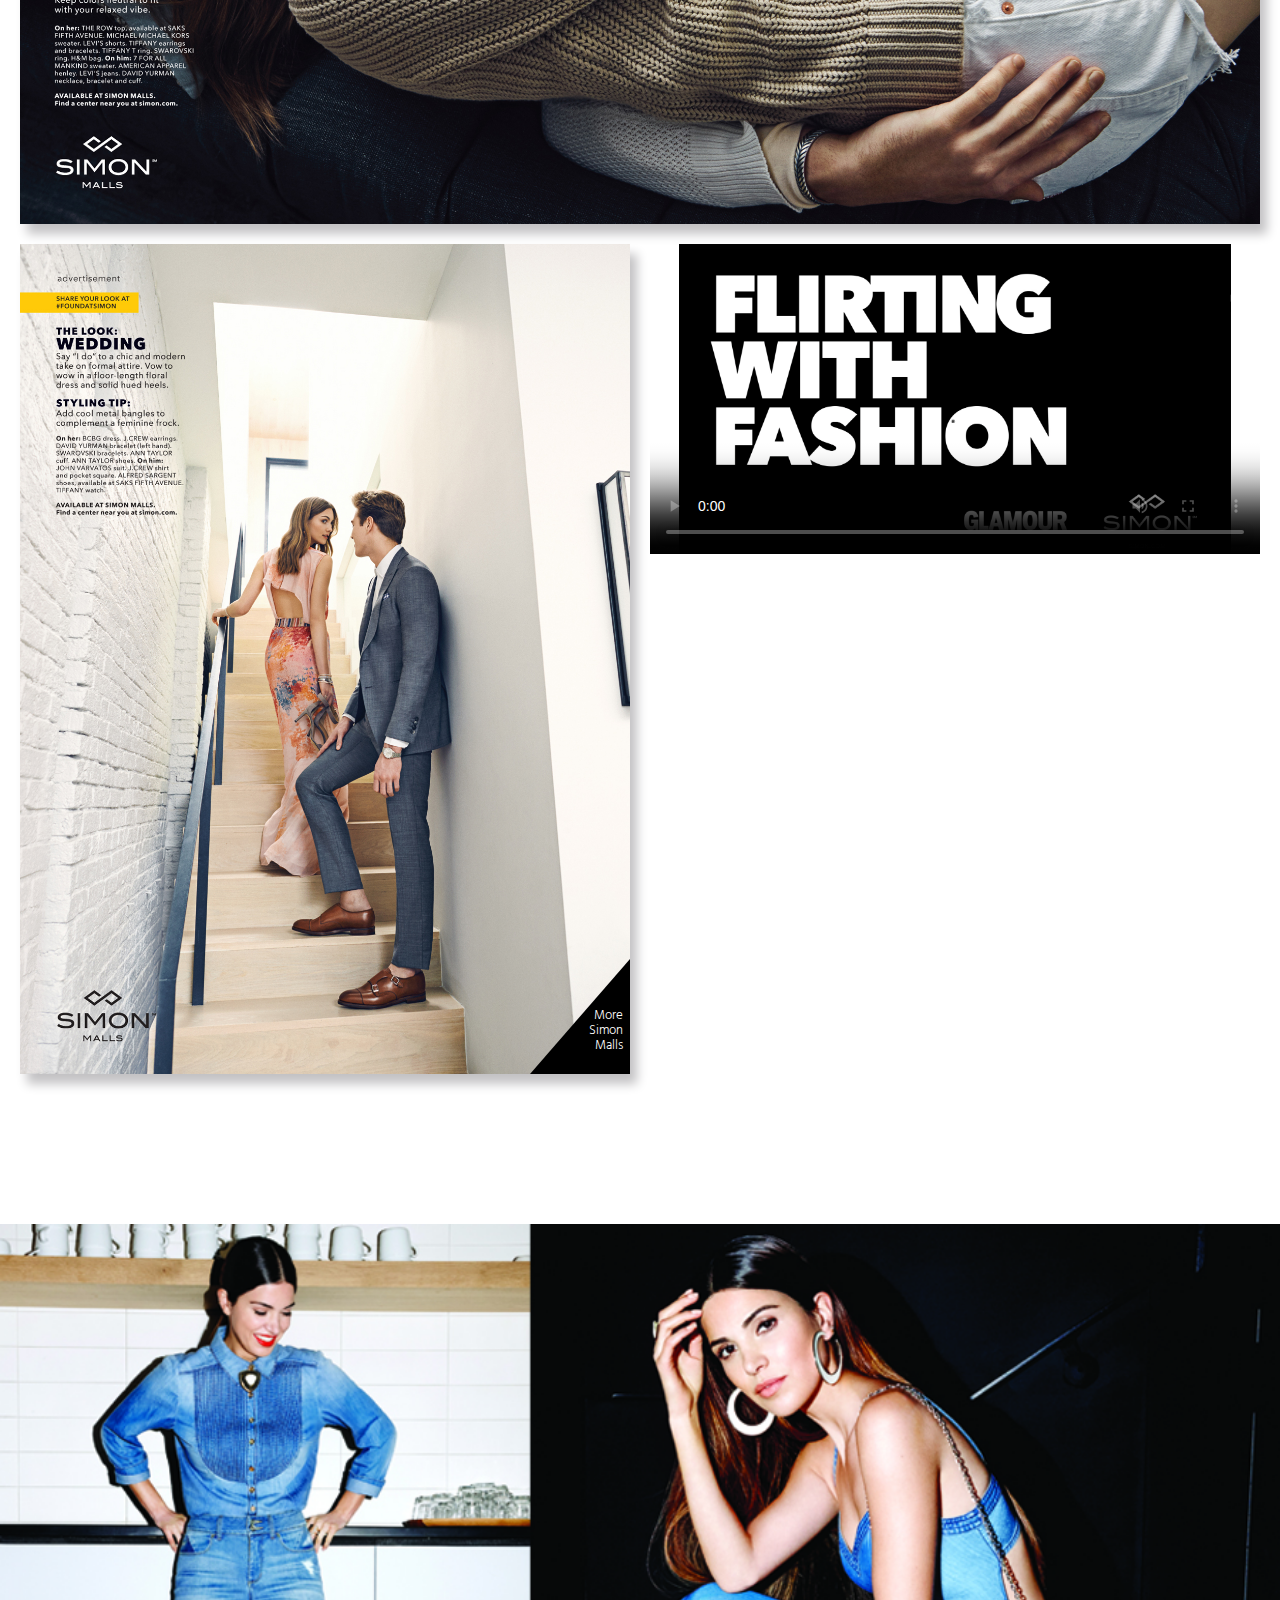
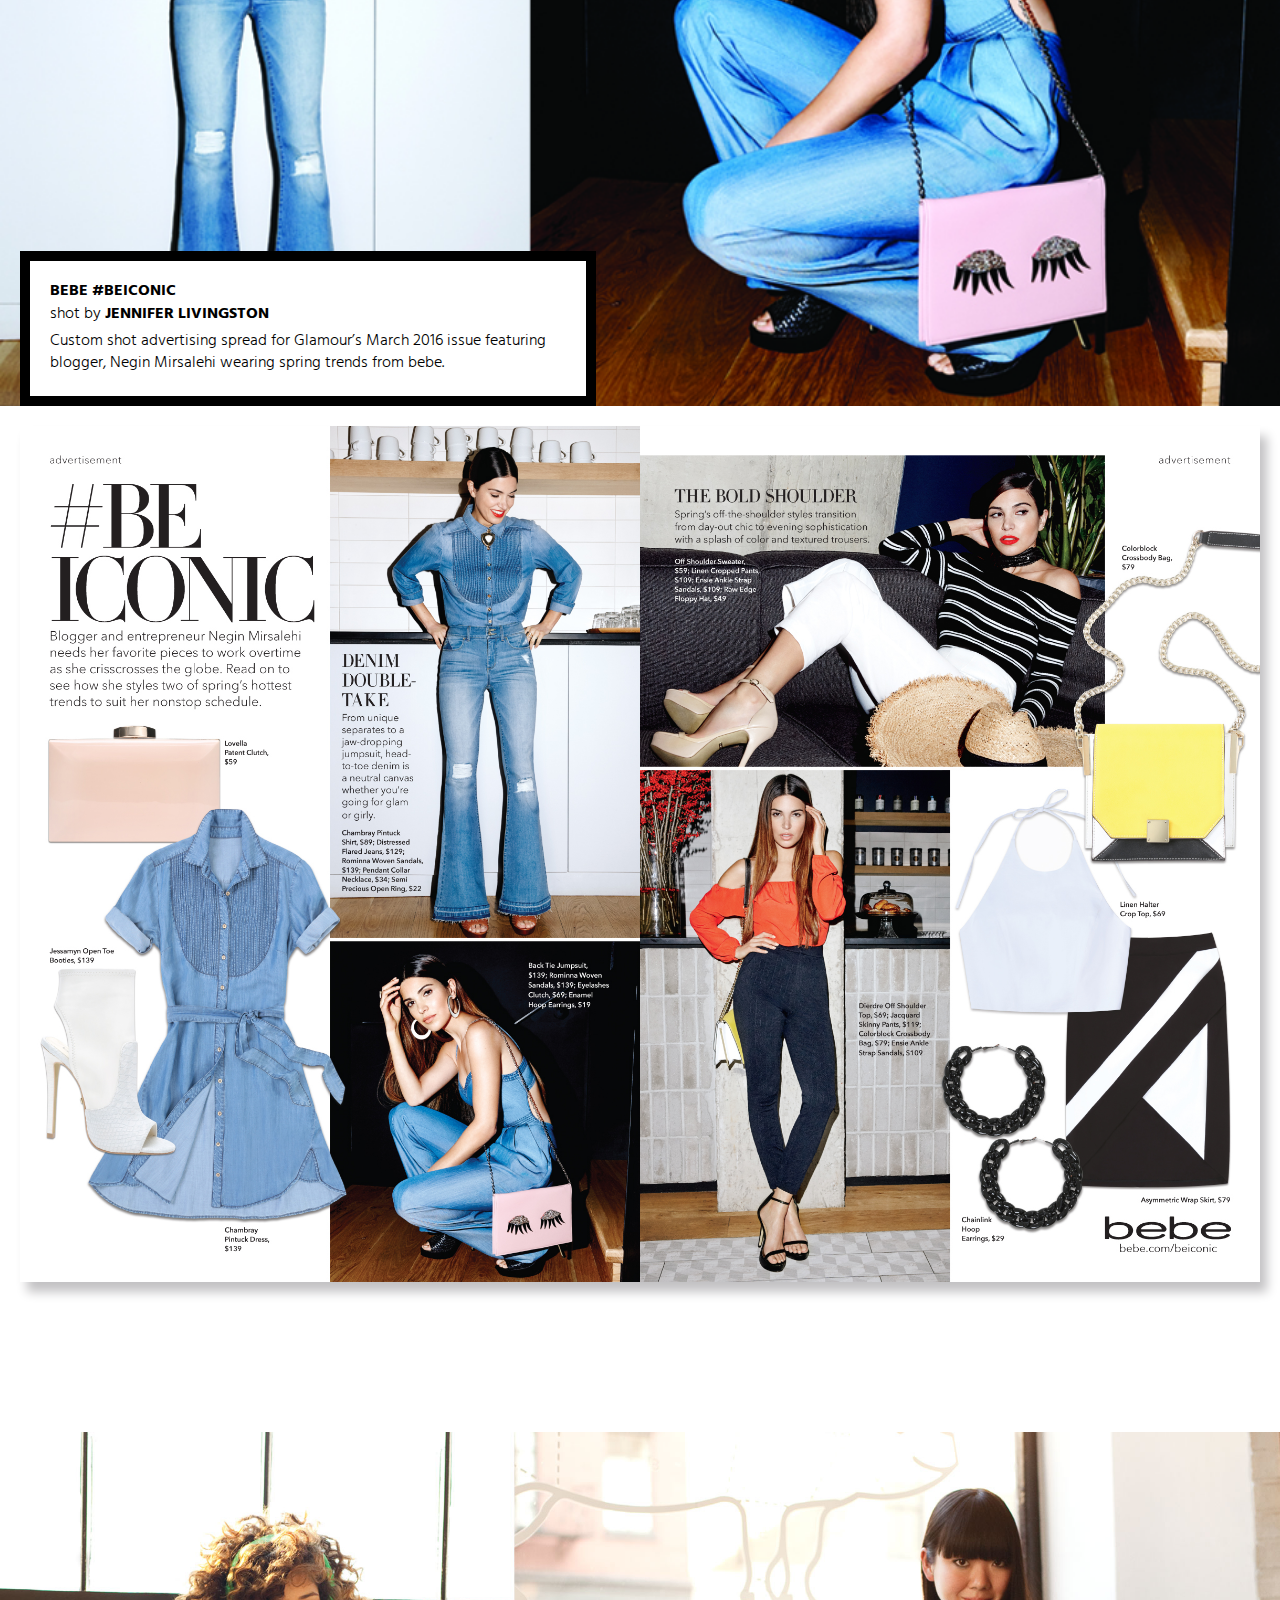
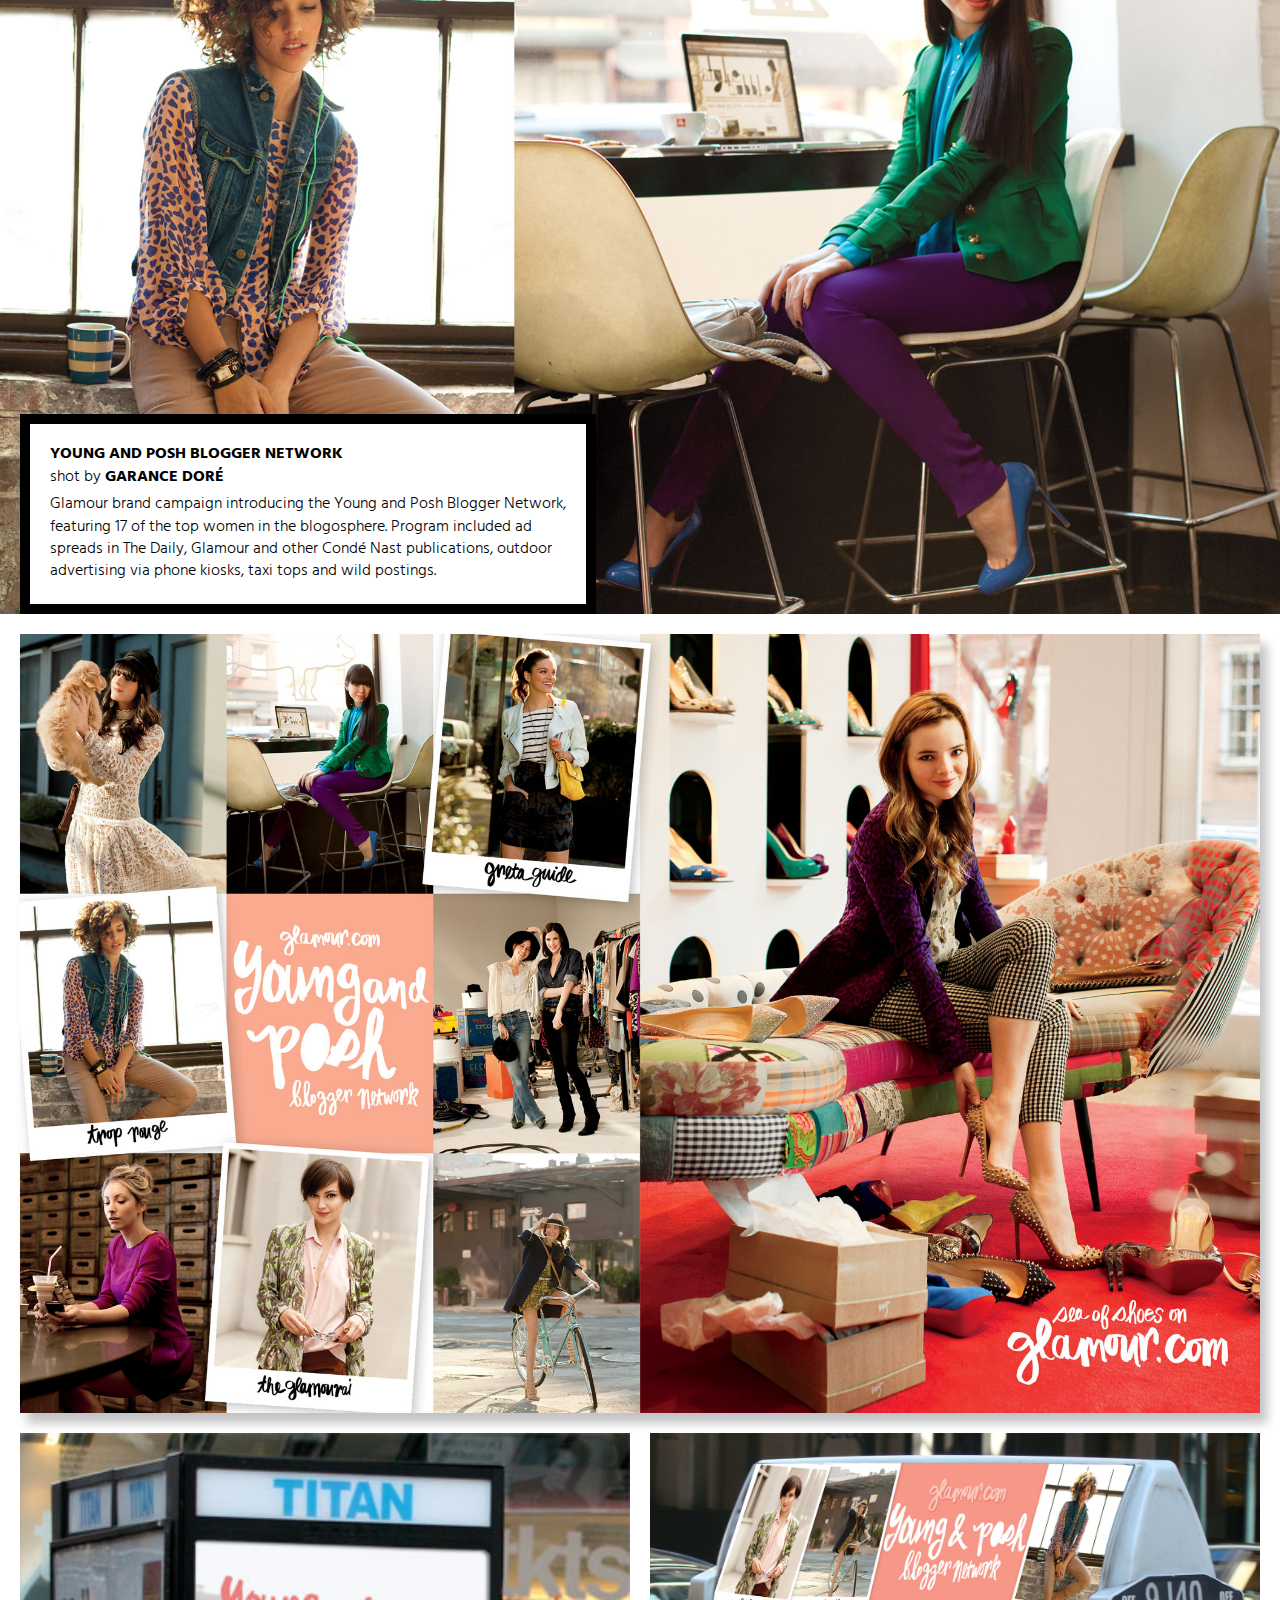
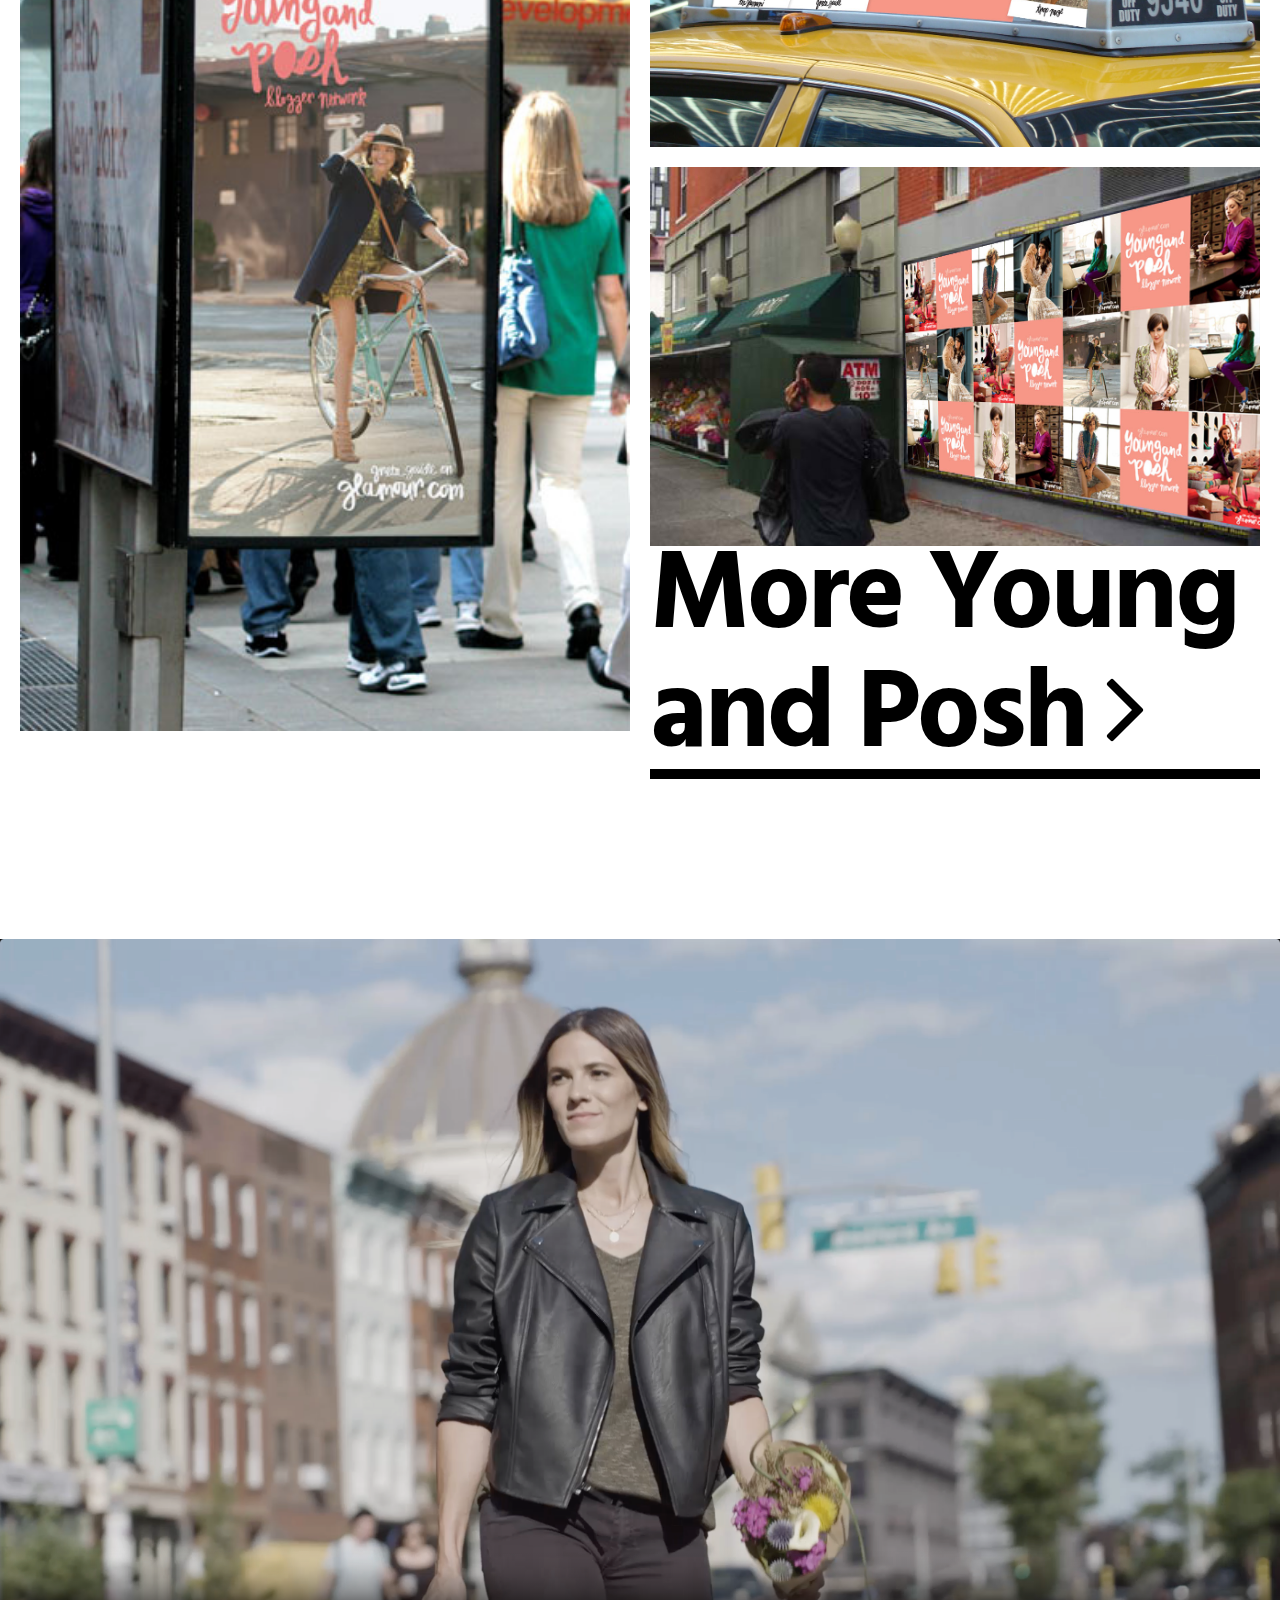
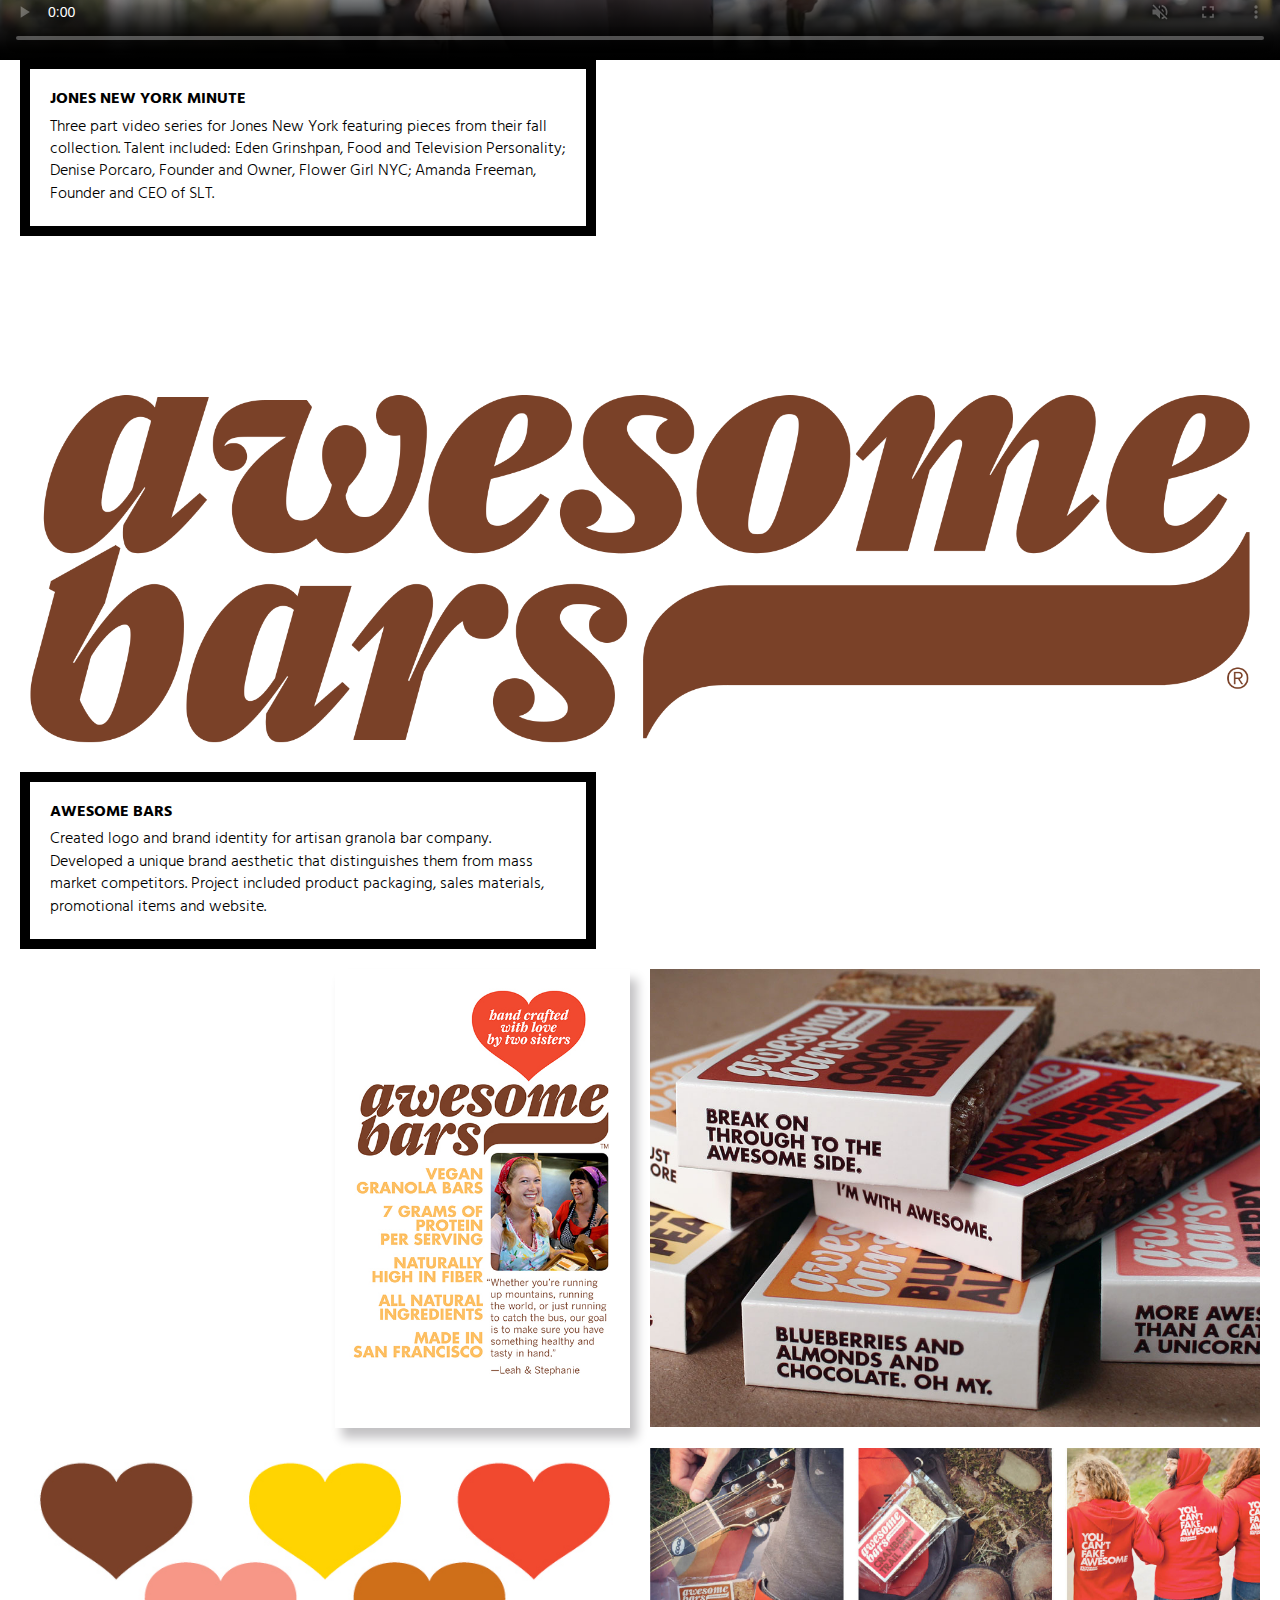
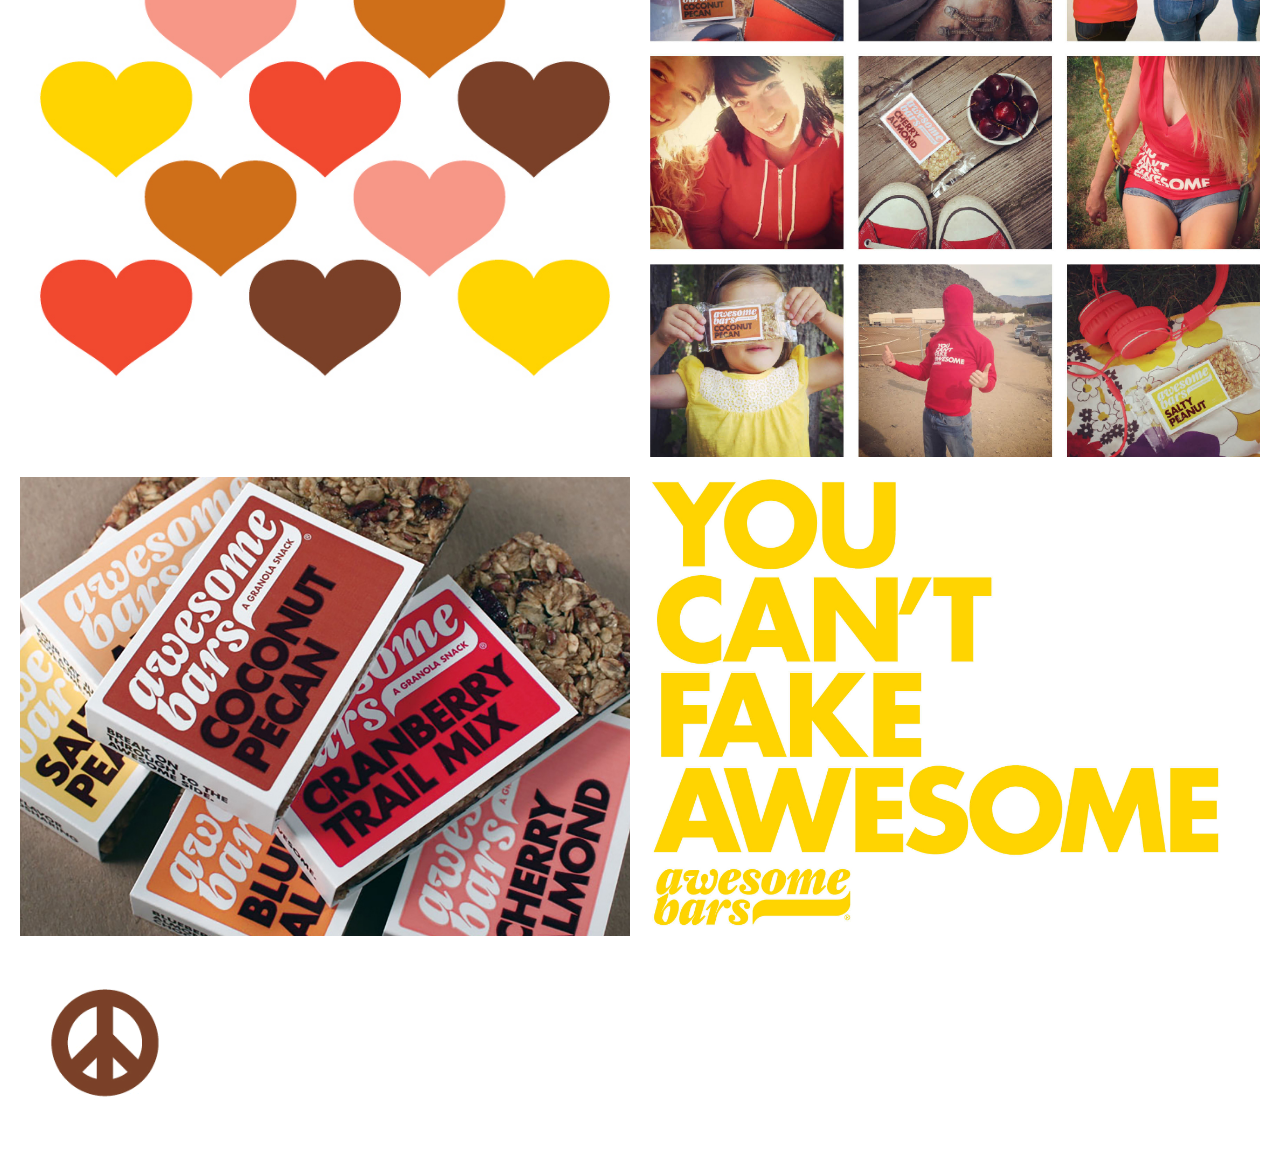
==== commit 5564ccf1: "Added Awesome Bars" ====
--- a/index.html
+++ b/index.html
@@ -13,10 +13,10 @@
 	<link rel="stylesheet" href="css/simple-grid.css">
 	<link rel="stylesheet" href="css/ideal-image-slider.css">
     <link rel="stylesheet" href="css/default.css">
+    <link href="http://vjs.zencdn.net/5.8.8/video-js.css" rel="stylesheet">
+    <link rel="stylesheet" href="https://cdnjs.cloudflare.com/ajax/libs/font-awesome/4.7.0/css/font-awesome.min.css">
     
     <link rel="stylesheet" href="css/styles.css">
-    
-    <link href="http://vjs.zencdn.net/5.8.8/video-js.css" rel="stylesheet">
 
     <meta name="viewport" content="width=device-width, initial-scale=1.0">
 
@@ -237,8 +237,13 @@
     
     		<div class="col-1-2">
        			<div class="content">
+
            			<img src="img/young_and_posh/Y&P2-Taxi-mock.jpg" class="no-shadow image-margin">
+
            			<img src="img/young_and_posh/wildposting-on-wall-mock-up.jpg" class="no-shadow">
+
+       				<p class="more-like-this">More <span id="Y-yandp">Y</span>oung and Posh<a href="./more_yandp.html"><i class="fa fa-angle-right"></i></p></a>
+
        			</div>
     		</div>
 
@@ -279,6 +284,110 @@
 
 	</section>
 
+	<section class="awesome-bars">
+
+		<div class="content">
+			           
+			<img src="img/awesome_bars/ab_logo.png" class="main-image image-margin">
+			<!-- <img src="img/awesome_bars/Christmas2015.gif" class="no-shadow"> -->
+			       
+			<div class="content project-summary project-summary-no-overlap">
+				<p class="project-name"><span class="all-cap-bold">Awesome Bars</span></p>
+				<p class="project-description">
+				Created logo and brand identity for artisan granola bar company. Developed a unique brand aesthetic that distinguishes them from mass market competitors. Project included product packaging, sales materials, promotional items and website.</p>
+			</div>
+
+		</div>
+
+		<div class="grid grid-pad">
+
+				<div class="col-1-4 no-padding">
+					<div class="content">
+					</div>
+				</div>
+
+				<div class="col-1-4">
+					<div class="content">
+						<img src="img/awesome_bars/ab_pos_card.jpg">
+					</div>
+				</div>
+
+				<div class="col-1-2">
+					<div class="content">
+						<img src="img/awesome_bars/IMG_0826-1.jpg" class="no-shadow">
+					</div>
+					
+				</div>
+
+		</div>
+
+
+		<div class="grid grid-pad">
+    
+		    <div class="col-1-2">
+		       
+		       <div class="content">
+		           <img src="img/awesome_bars/Vday-promo.gif" class="no-shadow">
+		       </div>
+		       
+		    </div>
+		    
+		    <div class="col-1-2">
+		       
+		       <div class="content">
+		           <img src="img/awesome_bars/ab_custom_images_3_row.jpg" class="no-shadow">
+		       </div>
+
+		    </div>
+
+		</div>
+
+		<div class="grid grid-pad">
+    
+		    <div class="col-1-2">
+		       
+		       <div class="content">
+		           <img src="img/awesome_bars/IMG_0853-1.jpg" class="no-shadow">
+		       </div>
+		       
+		    </div>
+		    
+		    <div class="col-1-2">
+		       
+		       <div class="content">
+		           <img src="img/awesome_bars/ycfa_yellow.jpg" class="no-shadow">
+		       </div>
+
+		    </div>
+
+		</div>
+
+		<div class="grid grid-pad">
+
+				<div class="col-1-2">
+					<div class="content">
+						<img src="img/awesome_bars/Christmas2015.gif" class="no-shadow">
+					</div>
+					
+				</div>
+
+			<!-- 	<div class="col-1-4">
+					<div class="content">
+						<img src="img/awesome_bars/ThankYouNote.jpg">
+					</div>
+				</div> -->
+
+
+
+		</div>
+
+
+
+	</section>
+
+
+
+
 
 
 
--- a/css/styles.css
+++ b/css/styles.css
@@ -55,6 +55,7 @@
 
 .grid{
 	overflow: visible;
+	max-width: 1300px;
 }
 
 /*END OVERALL PAGE SETUP*/
@@ -224,7 +225,7 @@
   z-index: 400;
   display: none;
   padding-left: 20px;
-  padding-bottom: 13px;
+  padding-bottom: 5px;
   padding-top: 13px;
   /*text-align: right;*/
 }
@@ -261,10 +262,11 @@
   	right: 0;
   	width: 100%;
   	z-index: 400;
-  	padding-top: 10px;
-  	padding-bottom: 10px;
+  	padding-top: 5px;
+  	padding-bottom: 5px;
   	padding-right: 30px;
   	text-align: right;
+  	font-size: .75em;
   	font-weight: 700;
   	display: none;
   	color: black;
@@ -357,9 +359,63 @@
 a{
 	text-align: right;
 	text-decoration: none;
-}
+	color: black;
+}
+
+/*-------- more info large text------*/
+
+p.more-like-this{
+	font-size: 7em;
+	font-weight: 700;
+	line-height: 75%;
+	letter-spacing: -3px;
+	text-align: left;
+	color: black;
+	margin-top: 20px;
+	margin-bottom: 10px;
+	border-bottom: 10px solid black;
+}
+
+.line-arrow{
+	fill: none;
+	stroke: black;
+	stroke-width: 3px;
+	display: inline-block;
+
+}
+
+i.fa-angle-right{
+	font-size: 1em;
+	padding-left: 20px;
+}
+
+i.fa-angle-right:hover{
+	color: yellow;
+}
+
+
+#Y-yandp{
+	letter-spacing: -10px;
+}
+
 
 /*END -- MORE INFO / NEXT BUTTONS*/
+
+
+/*COMING SOON PAGE*/
+
+p.coming-soon{
+	font-size: 7em;
+	font-weight: 700;
+	line-height: 75%;
+	letter-spacing: -3px;
+	text-align: left;
+	color: black;
+	margin-bottom: 10px;
+
+}
+
+/*COMING SOON PAGE*/
 
 
 /*PROJECT OPENER / DESCRIPTION*/
@@ -371,13 +427,15 @@
 }
 
 .project-summary{
-	background-color: black;
-	color: white;
+	background-color: white;
+	color: black;
+	border-style: solid;
+	border-width: 10px;
 	font-size: 1em;
 	line-height: 140%;
-	margin: 0;
 	padding: 20px;
 	position: absolute;
+	margin-left: 20px;
 	bottom: 0px;
 	width: 45%;
 }
@@ -406,6 +464,7 @@
 		position: relative;
 		width: 100%;
 		font-weight: 400;
+		margin: 0;
 	}
 }
 
@@ -483,6 +542,3 @@
 
 
 
-
-
-
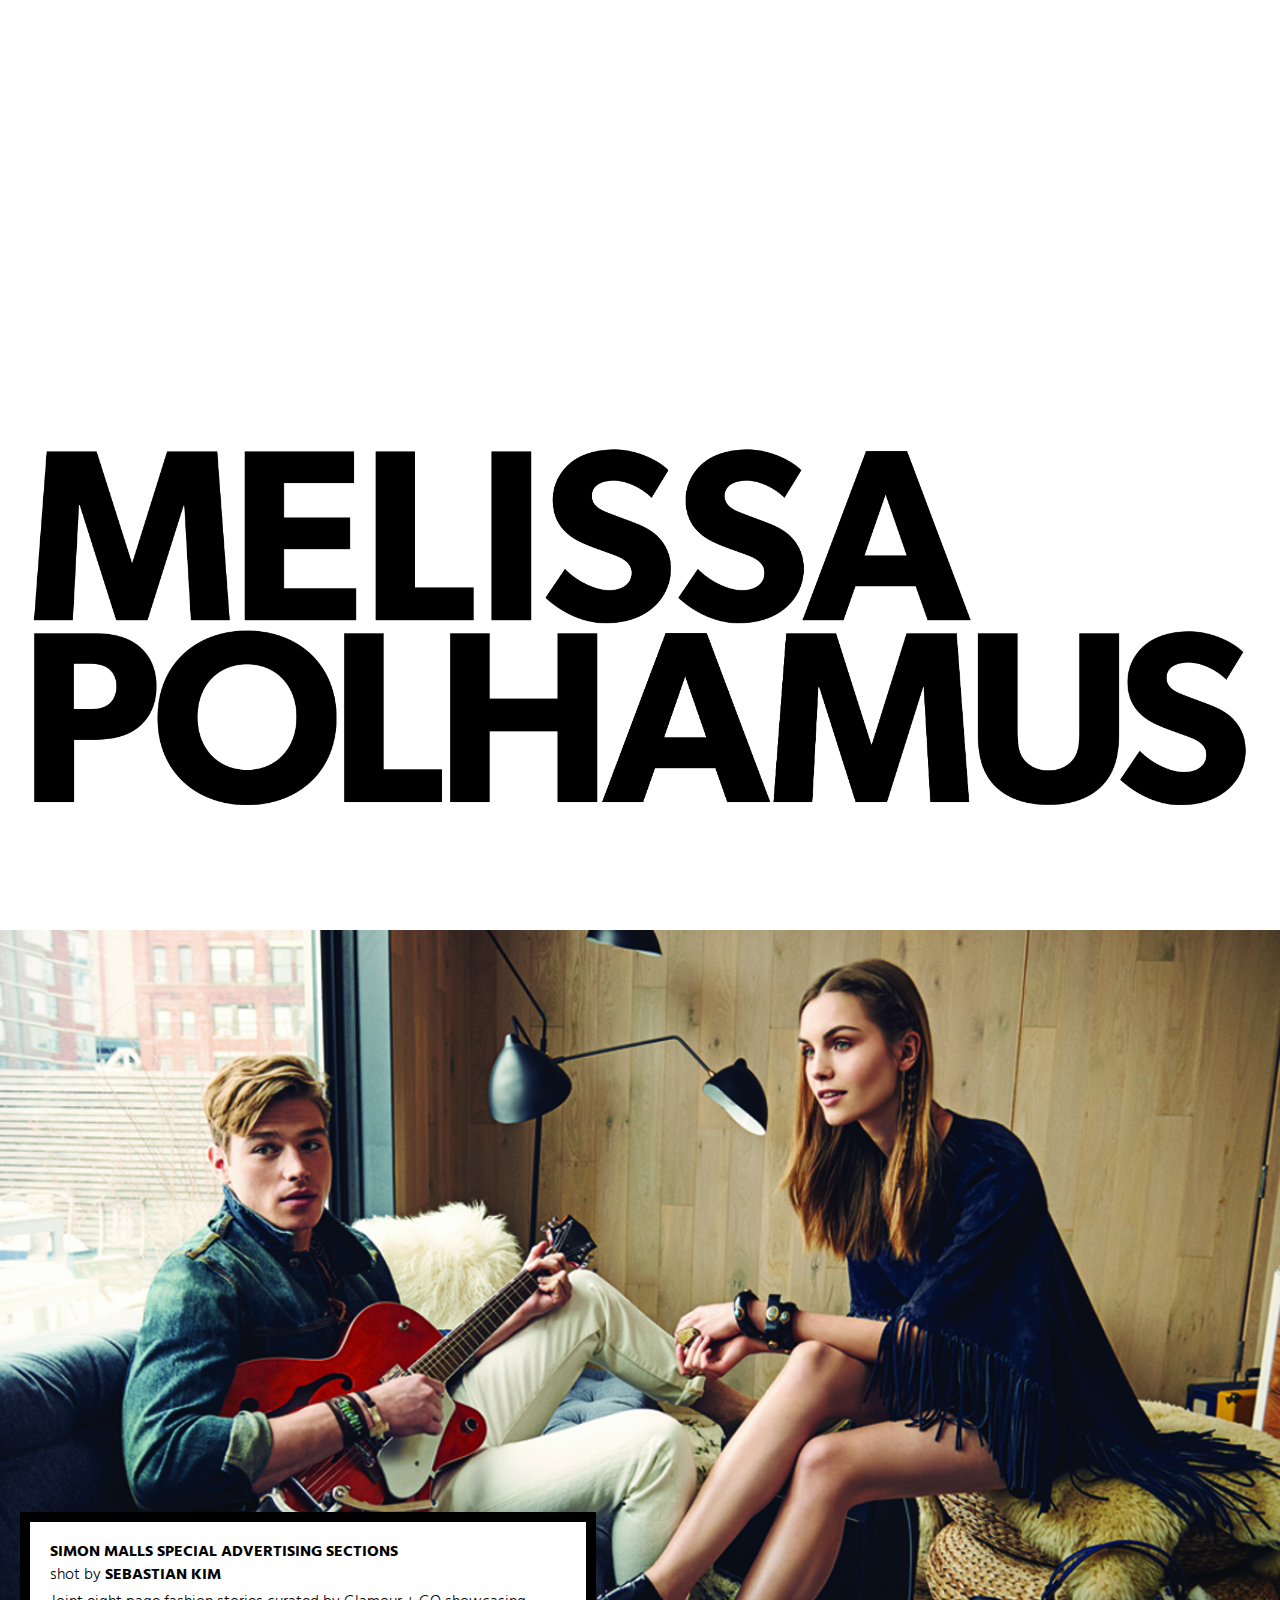
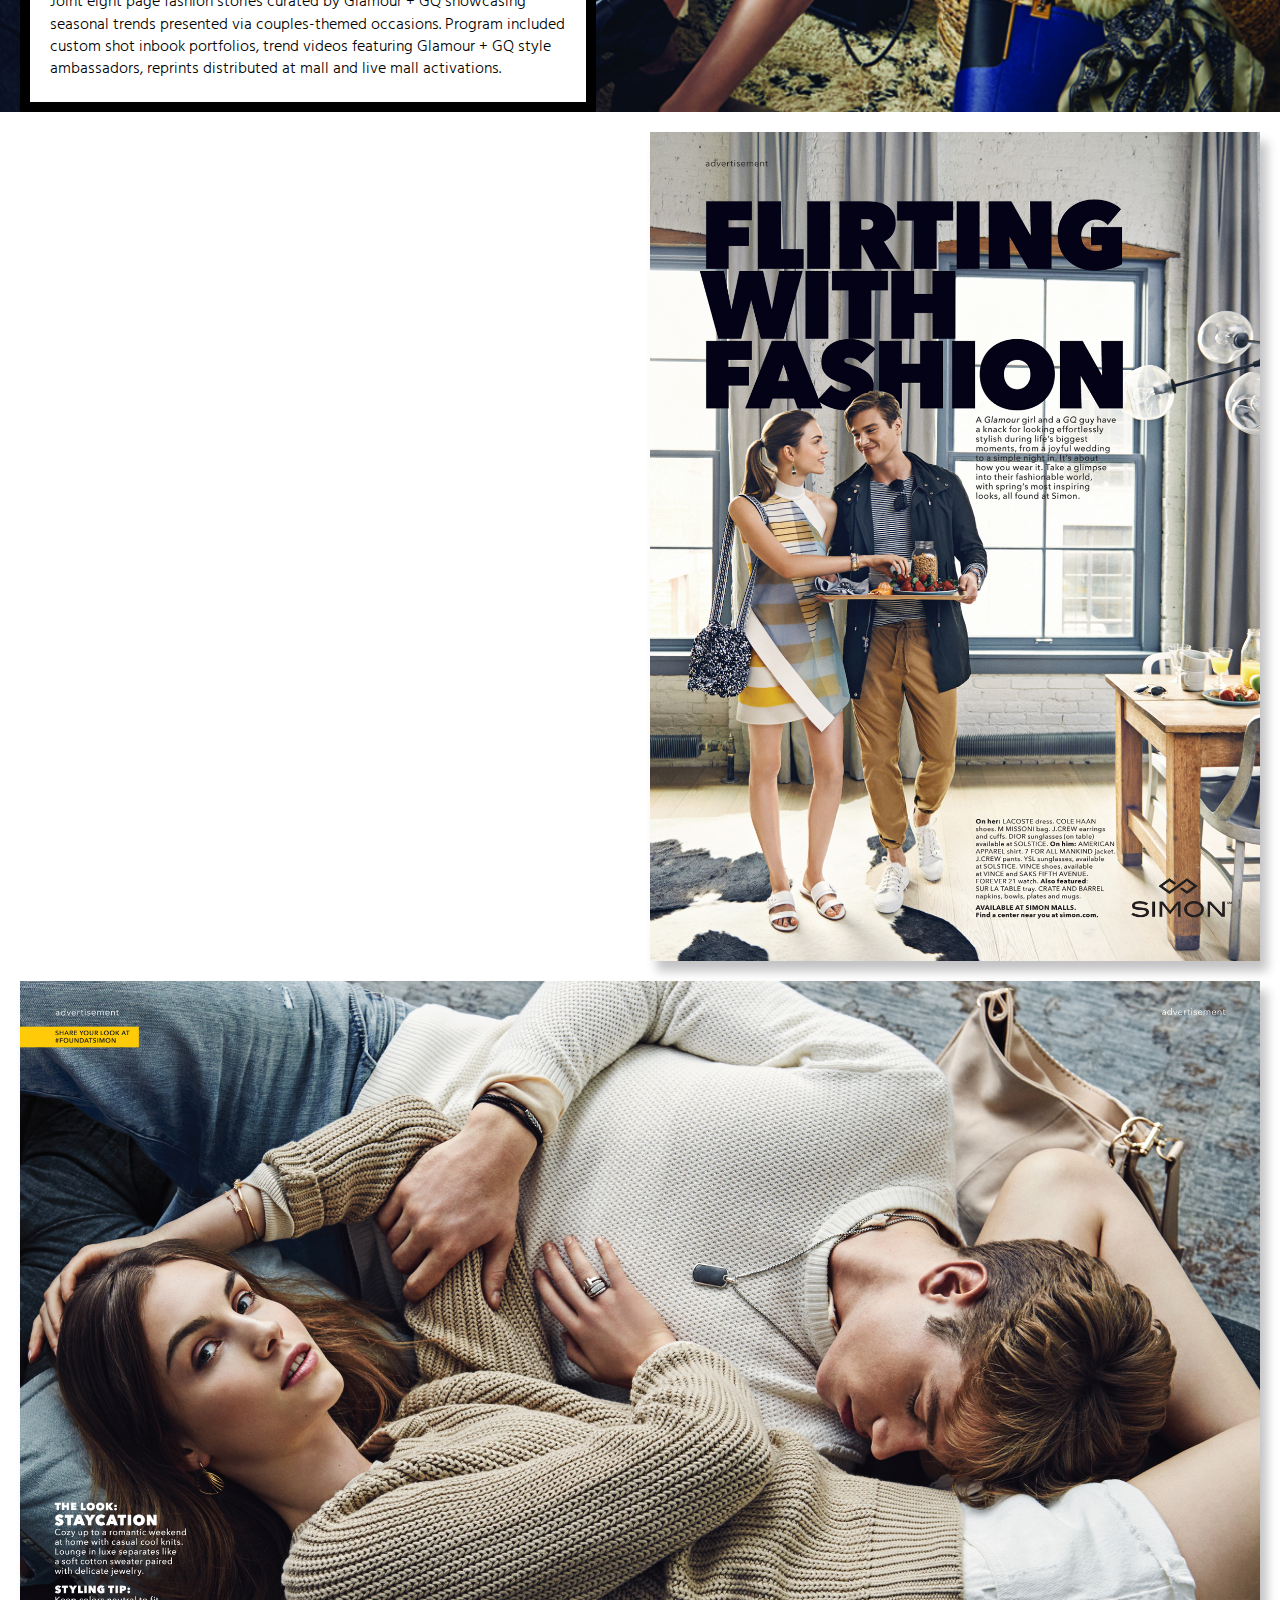
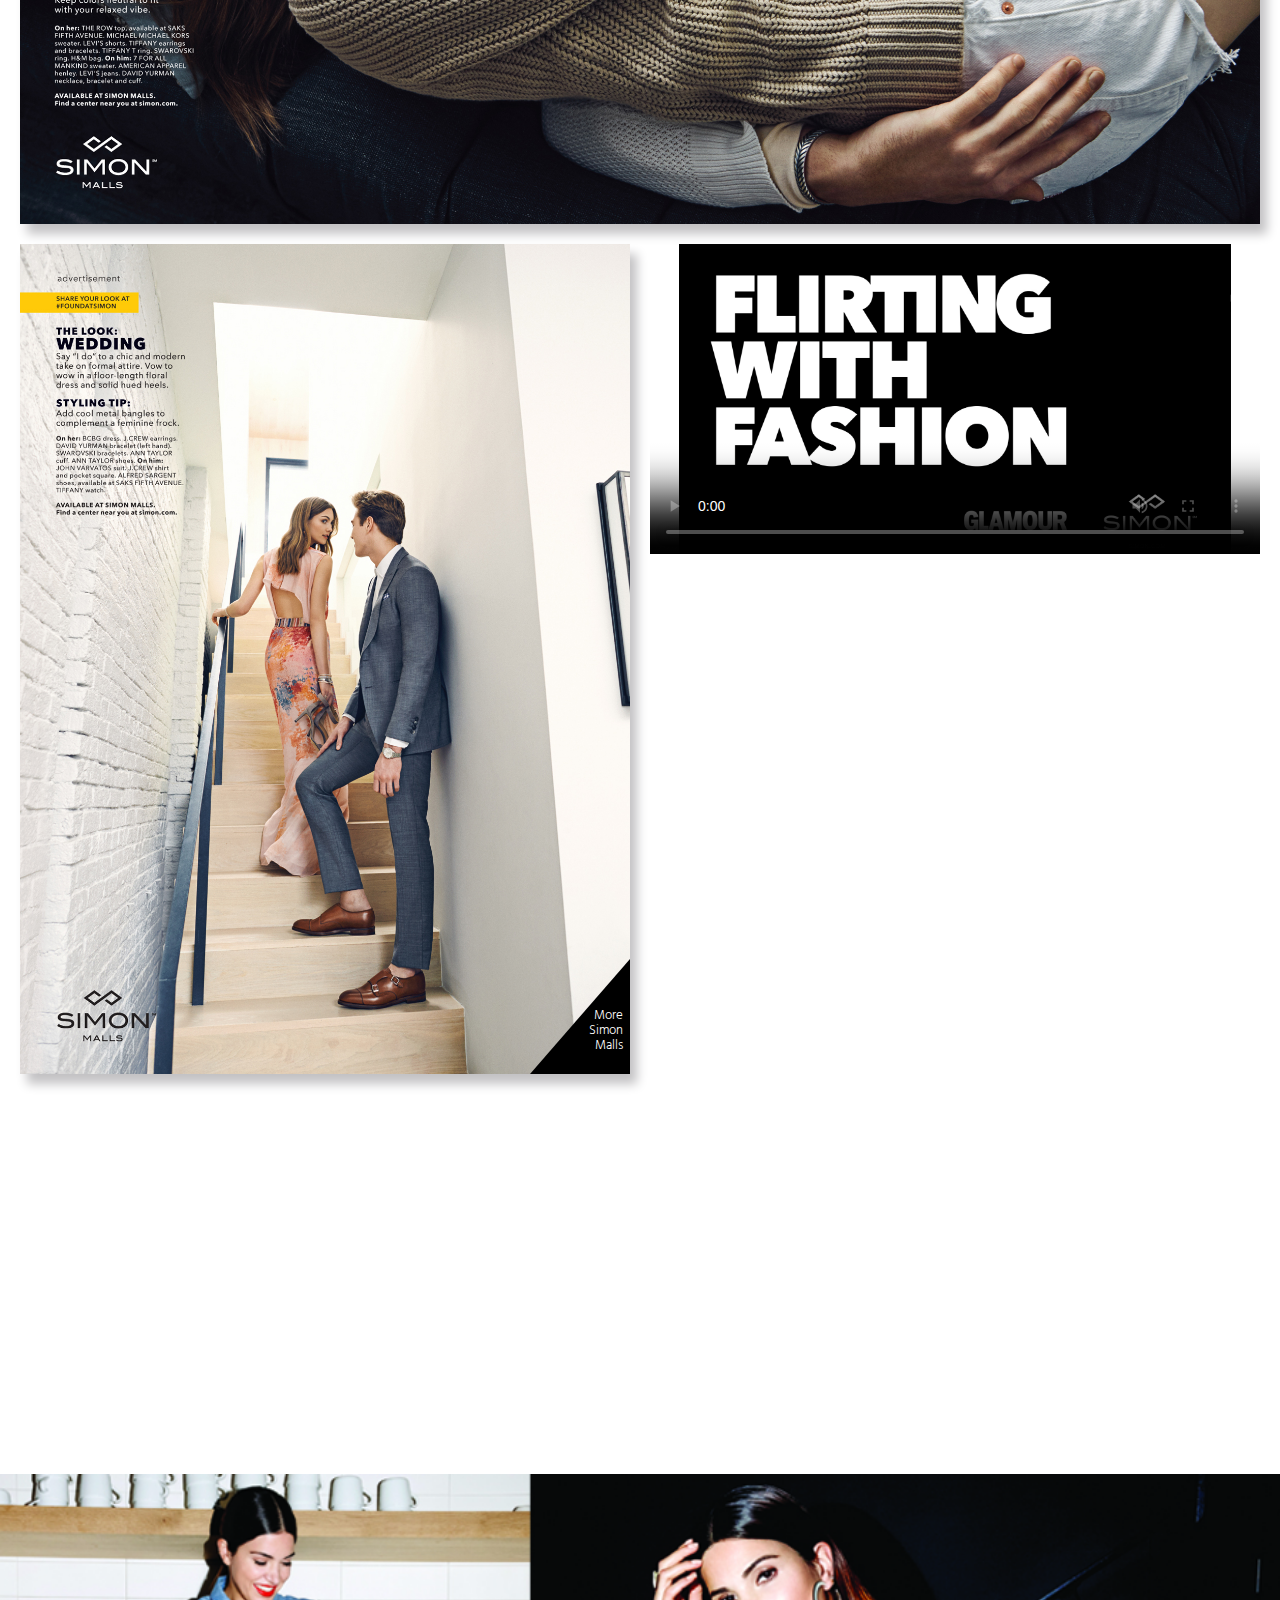
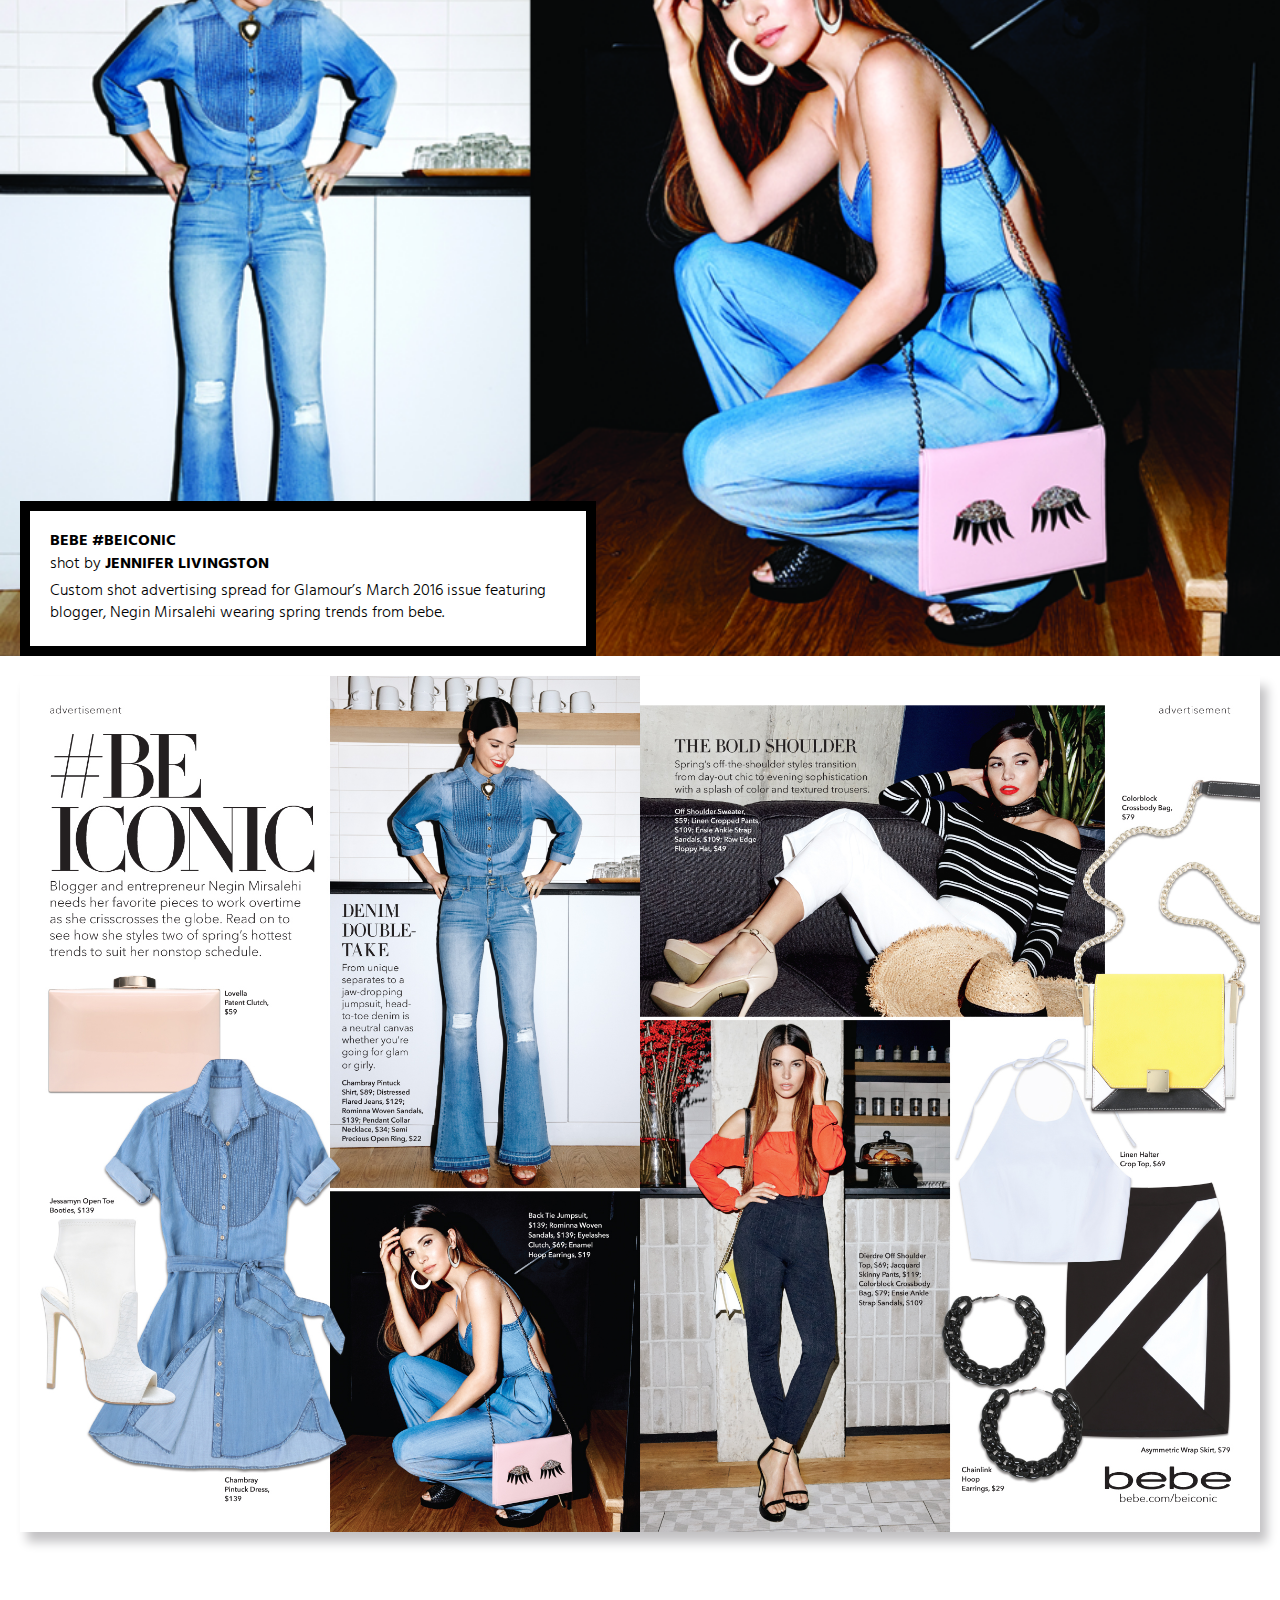
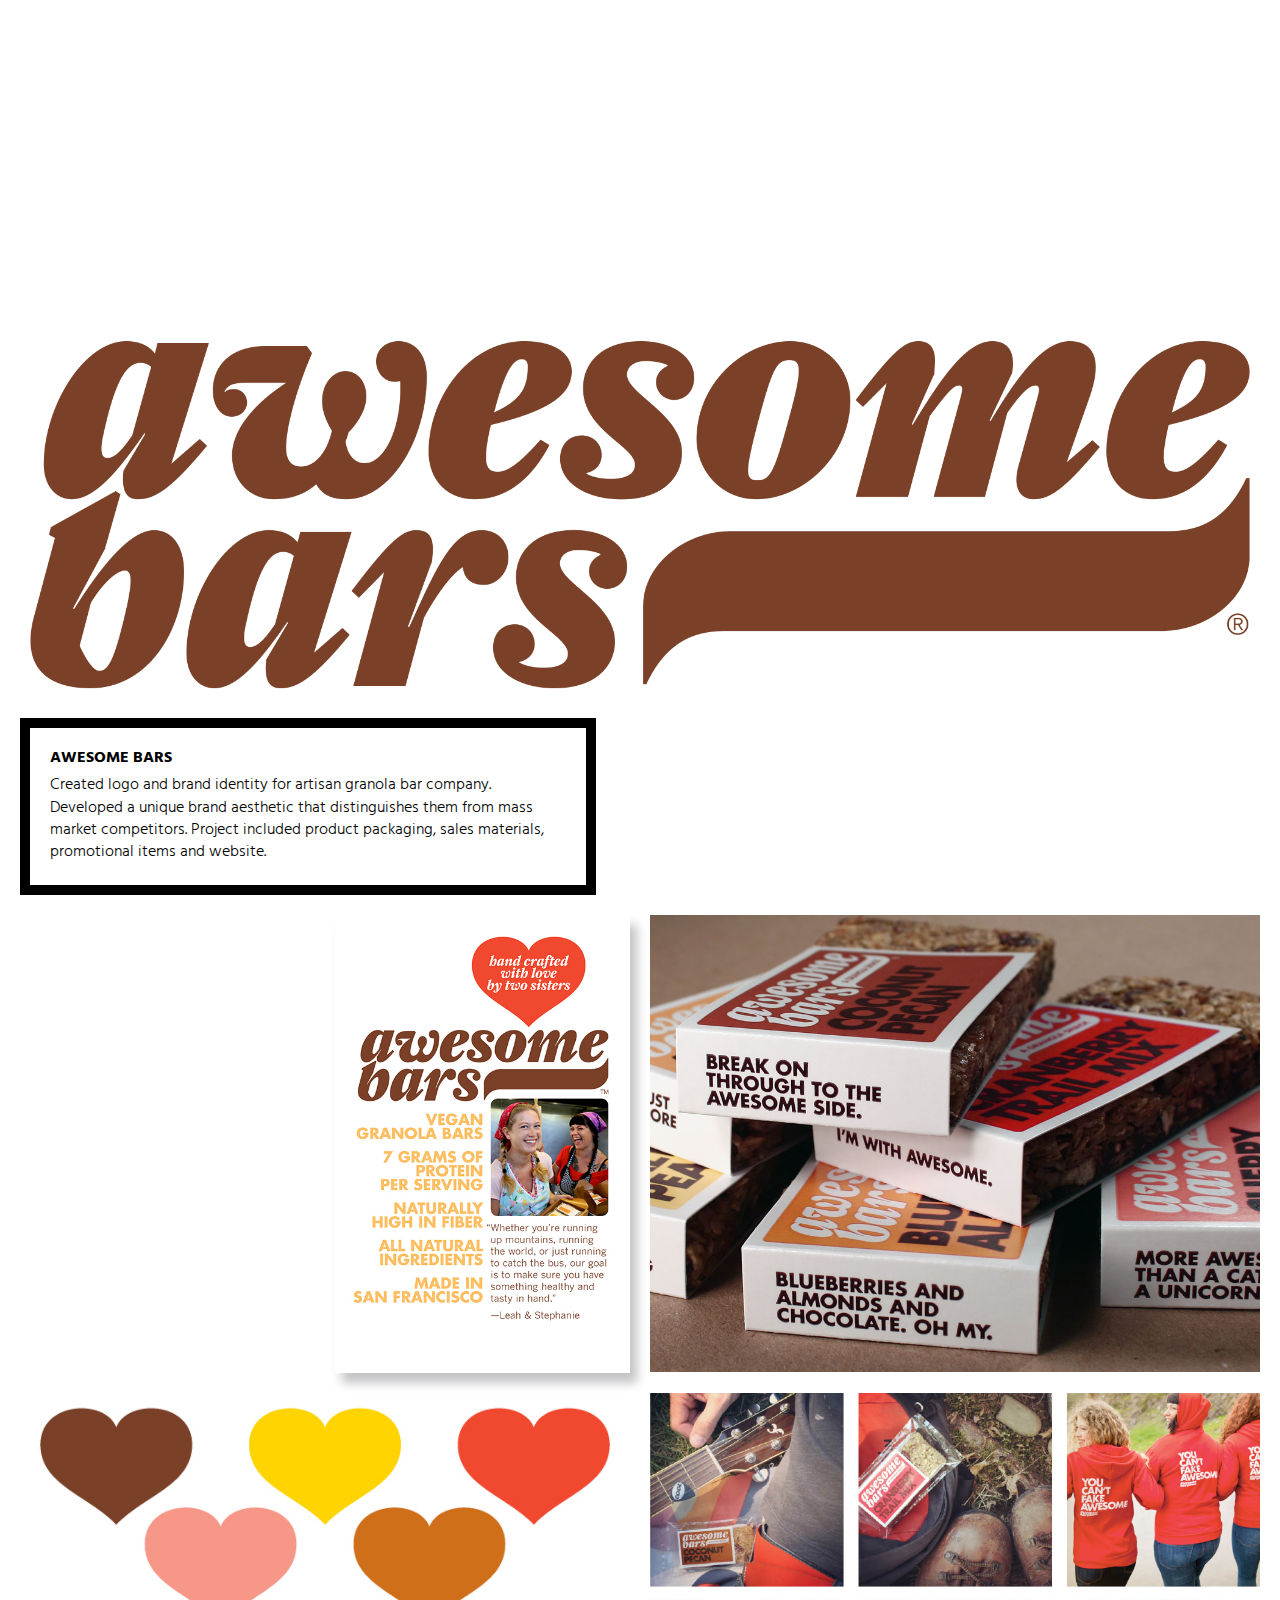
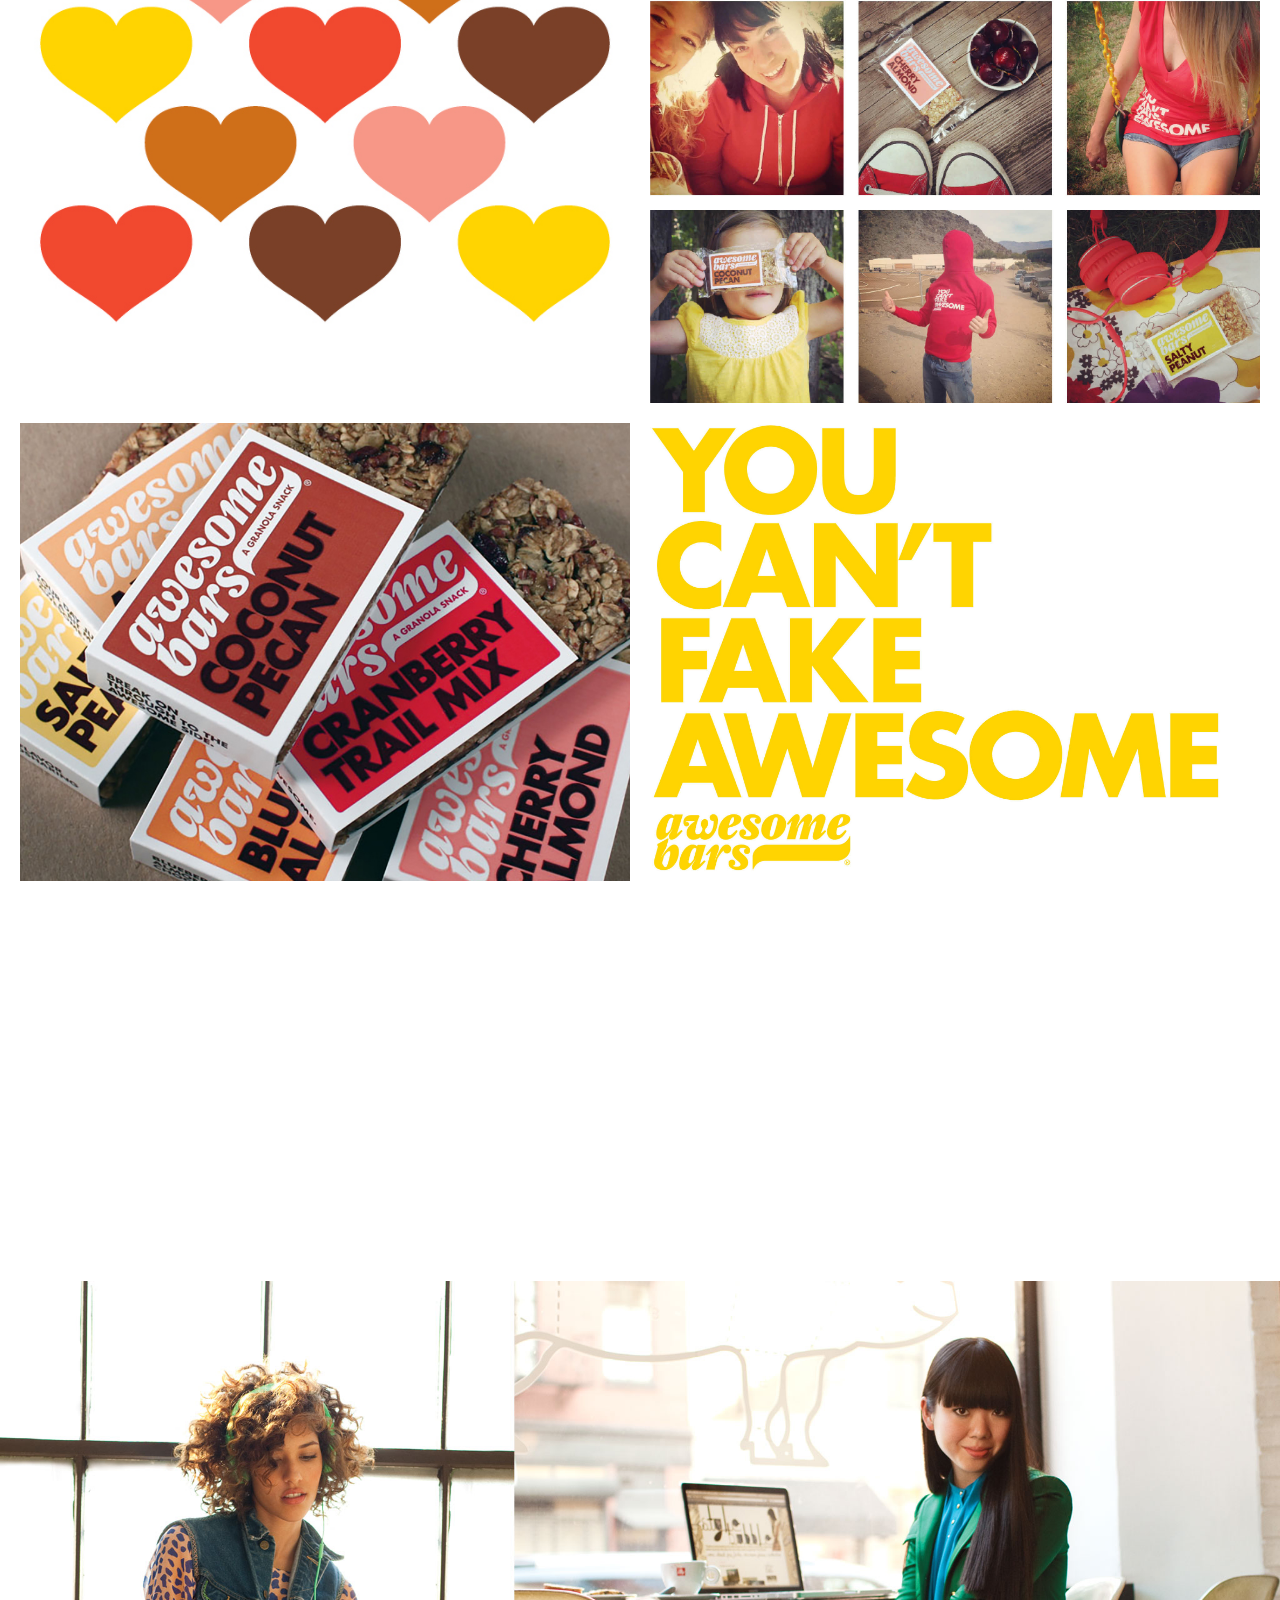
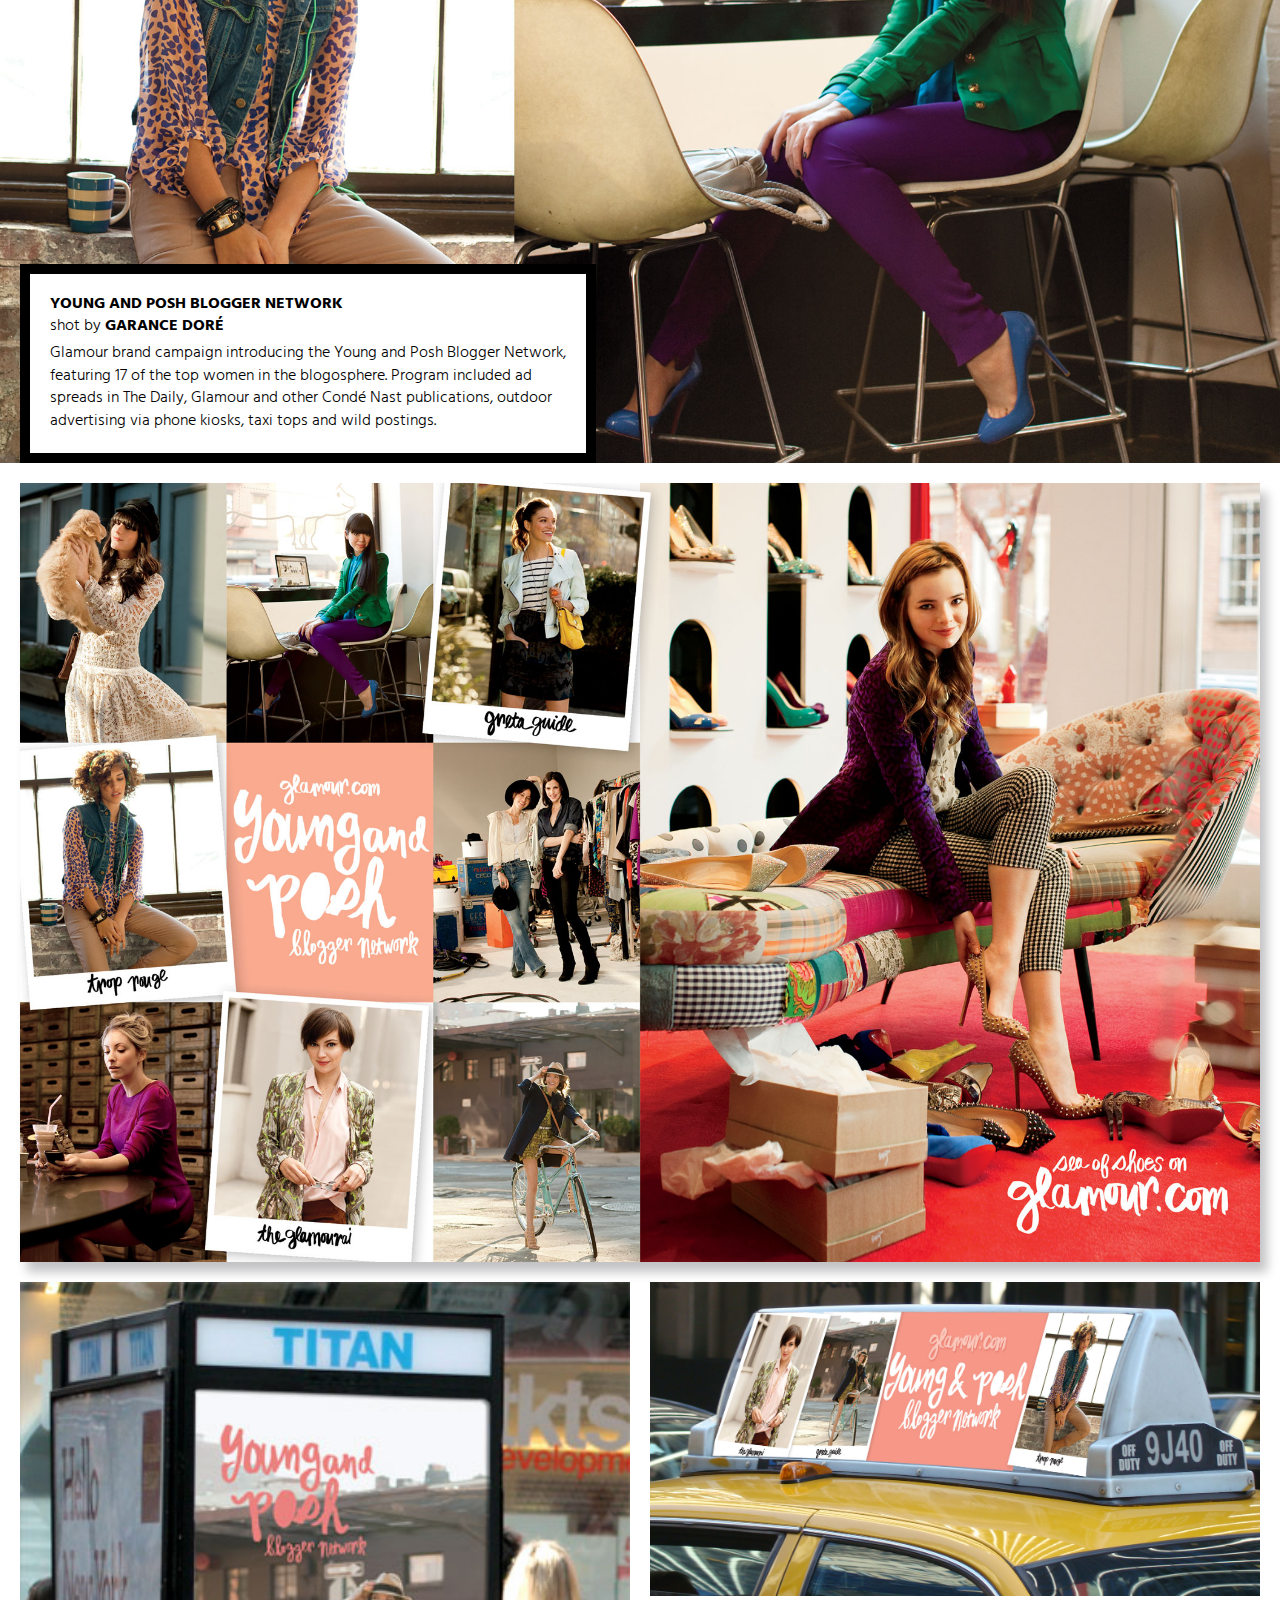
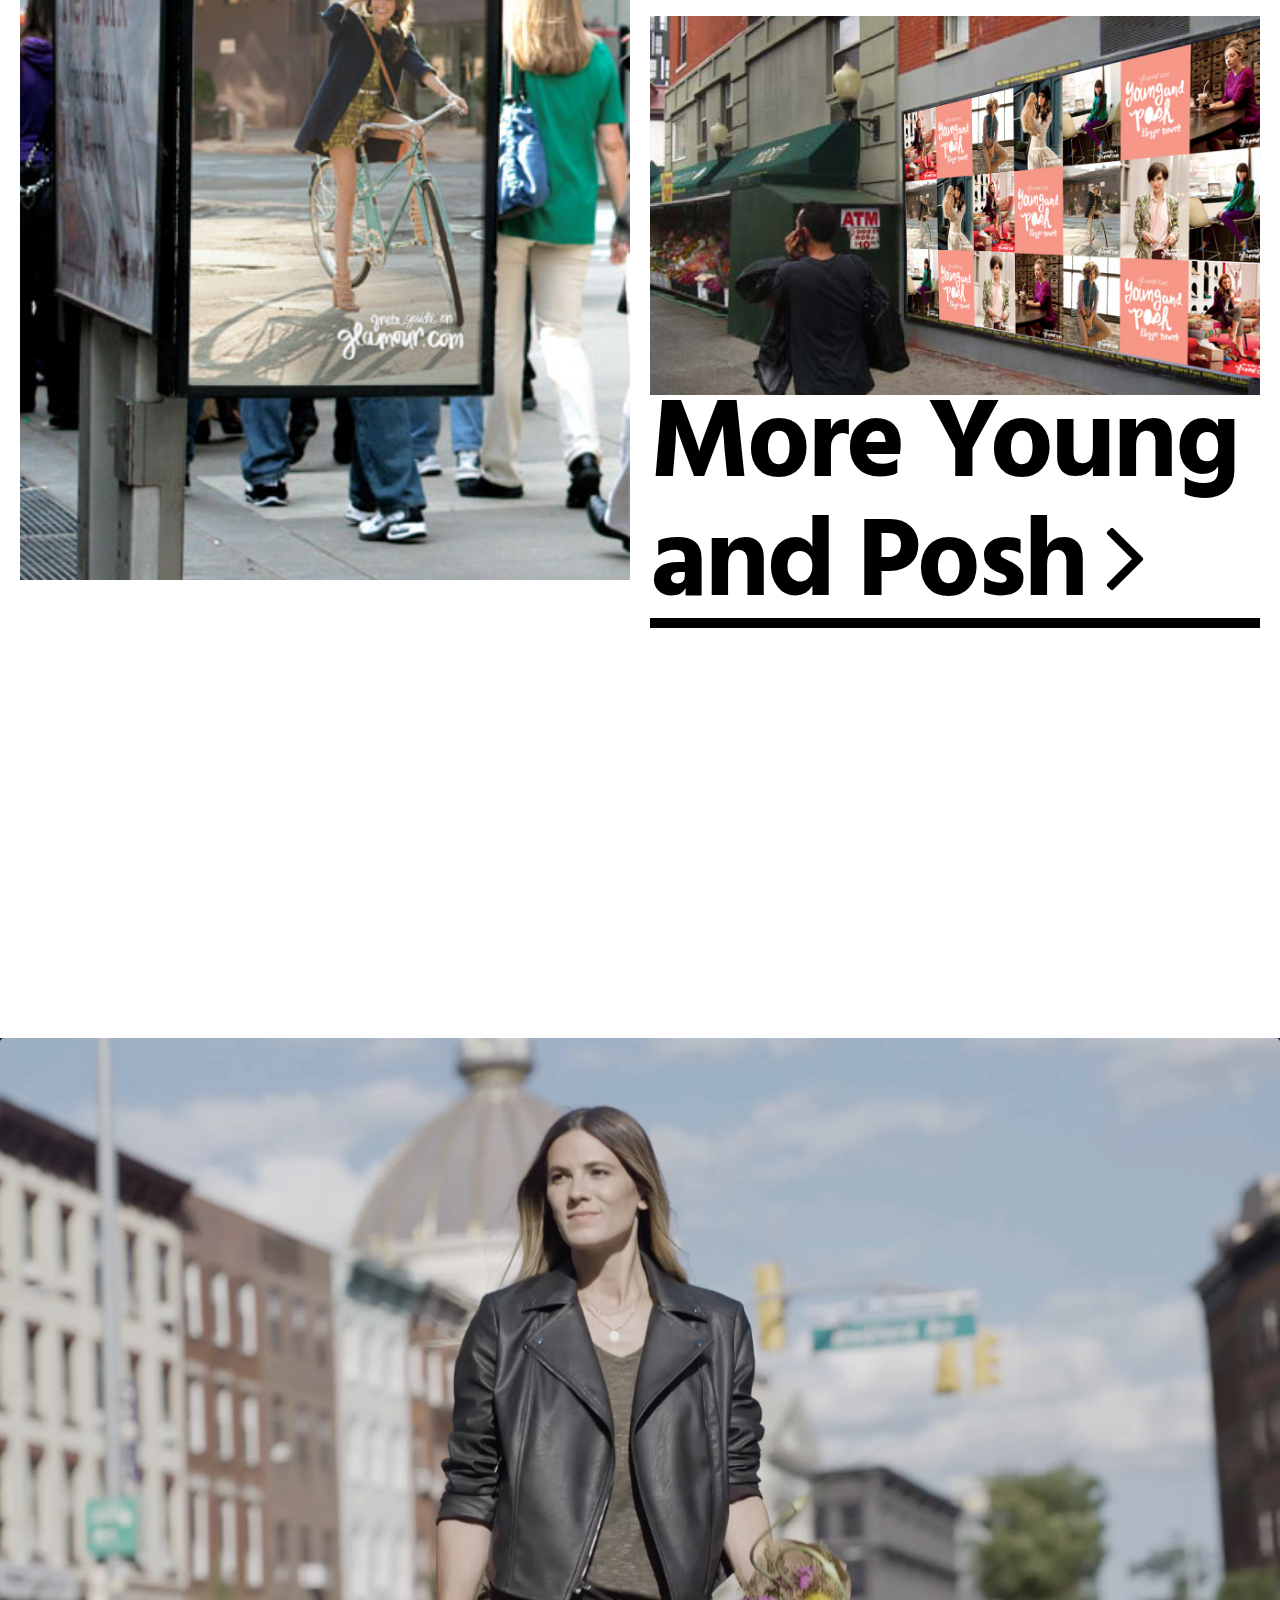
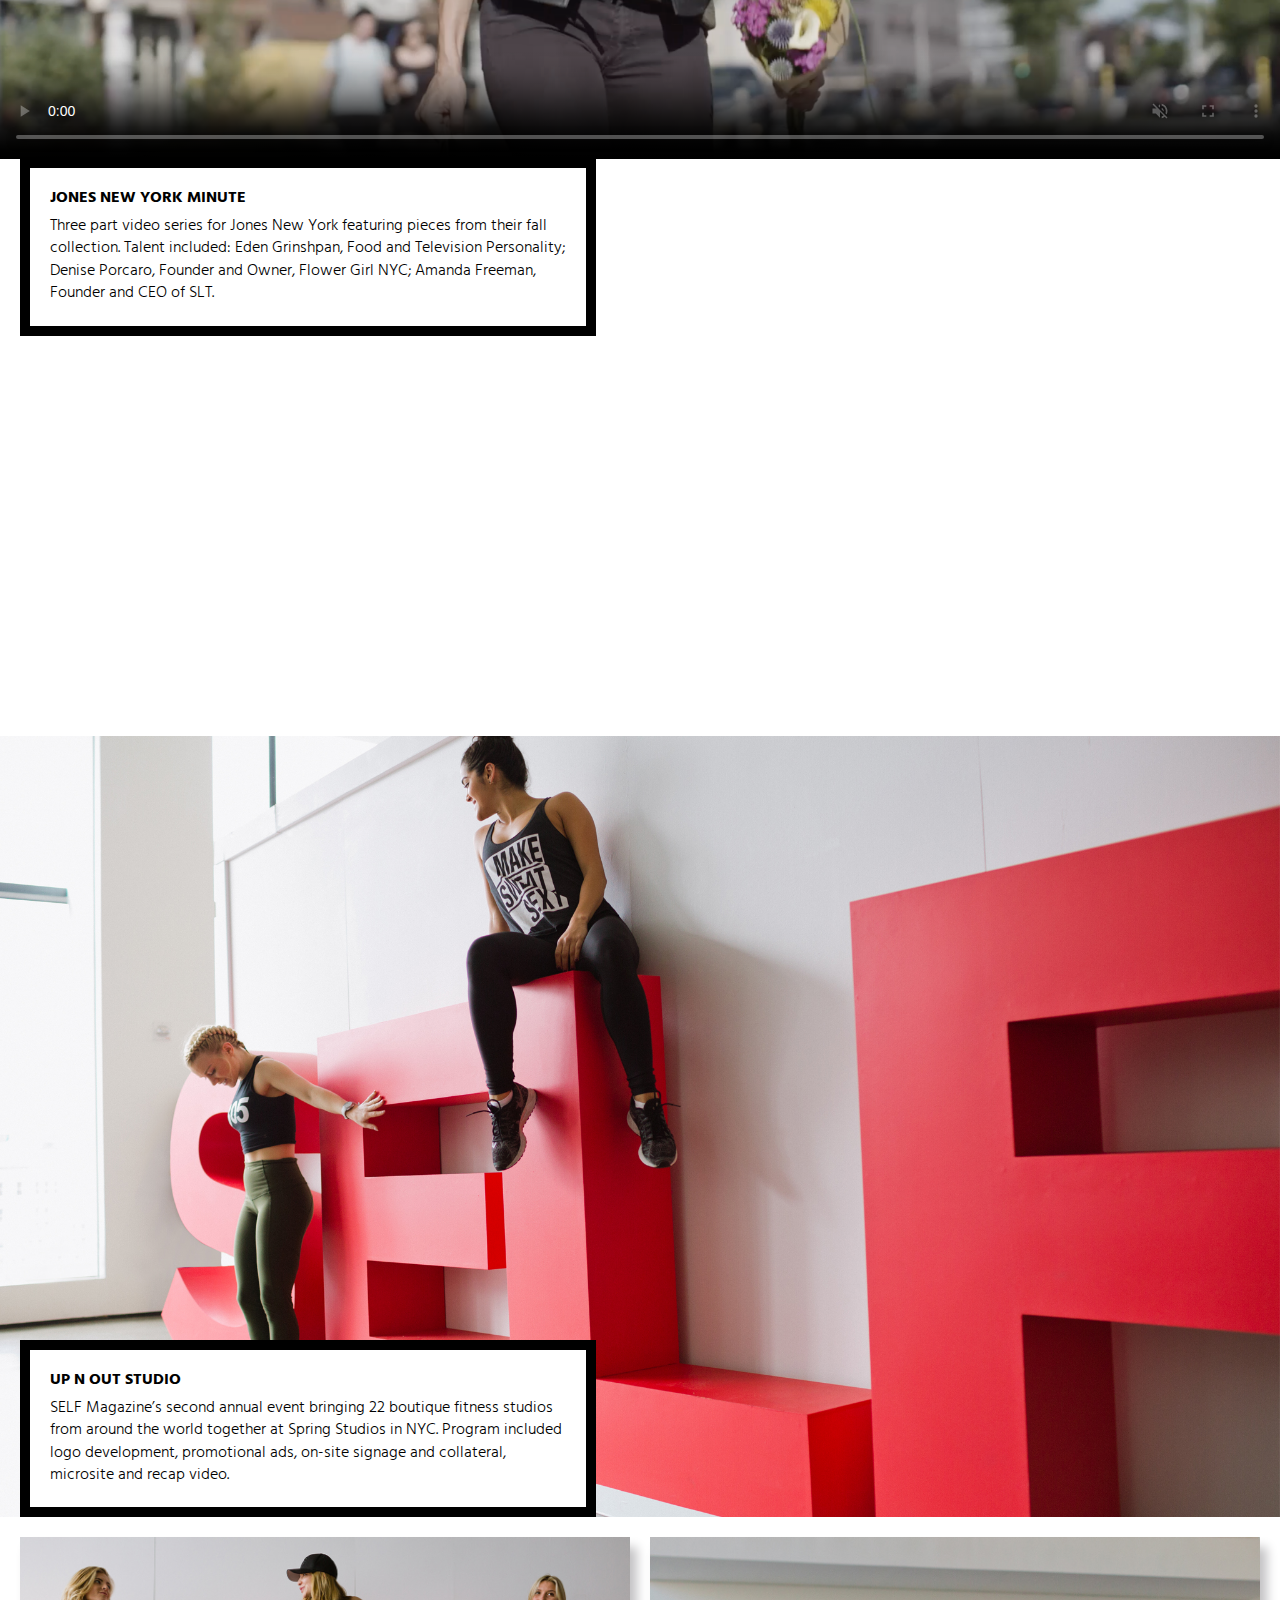
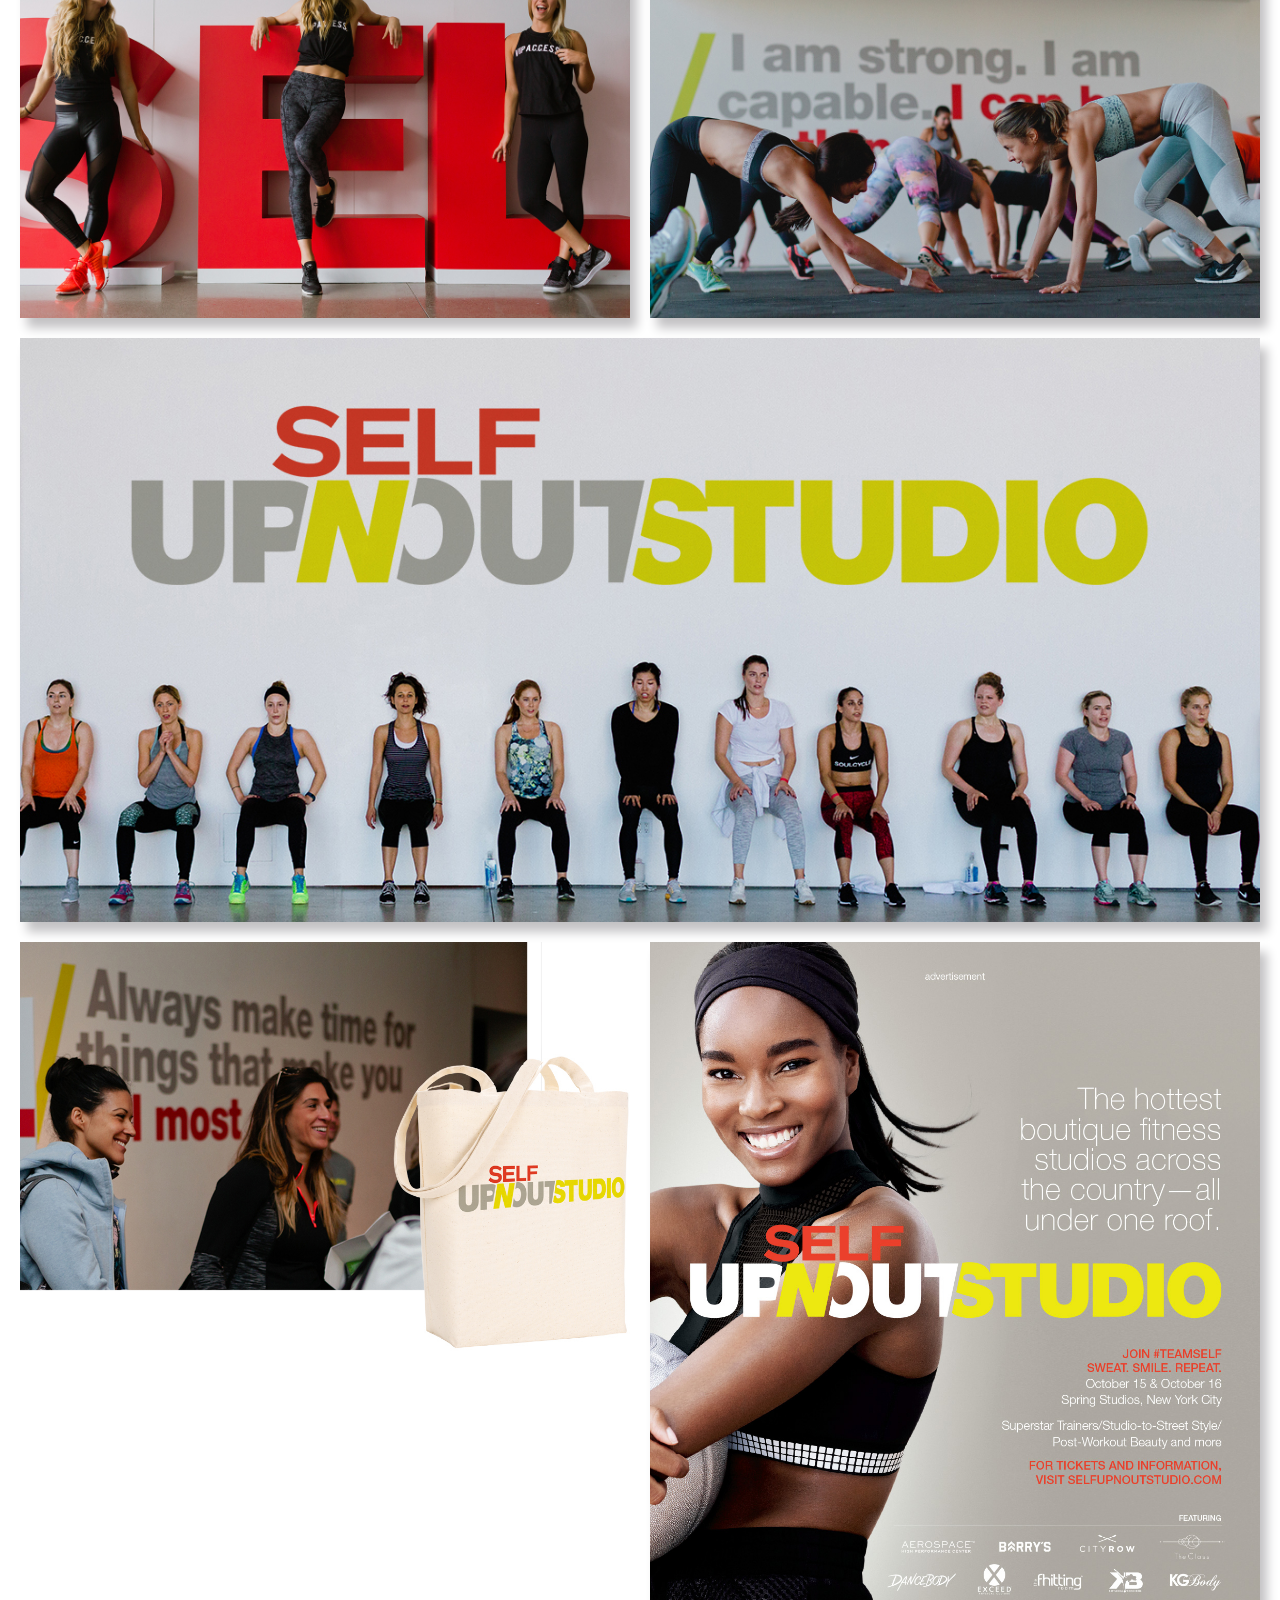
==== commit 0e27cabc: "Added shop glamour" ====
--- a/index.html
+++ b/index.html
@@ -82,18 +82,17 @@
 
 		
 
-		       <div class="content">
-		           <img src="img/simon_malls/150209-02-146_V2_CMYK.jpg" class="main-image">
-		           
-		           <div class="content project-summary">
-			           <p class="project-name"><span class="all-cap-bold">Simon Malls Special Advertising Sections</span><br>
-			            shot by <span class="all-cap-bold">sebastian kim</span>
-			            </p>
-			            <p class="project-description">
-						Joint eight page fashion stories curated by Glamour + GQ showcasing seasonal trends presented via couples-themed occasions. Program included custom shot inbook portfolios, trend videos featuring Glamour + GQ style ambassadors, reprints distributed at mall and live mall activations.
-						</p>
-		     		</div>
-		       </div>
+		<div class="content">
+			
+			<img src="img/simon_malls/150209-02-146_V2_CMYK.jpg" class="main-image">
+	
+			<div class="content project-summary">
+				 <p class="project-name"><span class="all-cap-bold">Simon Malls Special Advertising Sections</span><br>shot by <span class="all-cap-bold">sebastian kim</span></p>
+				<p class="project-description">
+					Joint eight page fashion stories curated by Glamour + GQ showcasing seasonal trends presented via couples-themed occasions. Program included custom shot inbook portfolios, trend videos featuring Glamour + GQ style ambassadors, reprints distributed at mall and live mall activations.
+					</p>
+	     	</div>
+		</div>
   
 
 		
@@ -113,13 +112,11 @@
 		    
 		    <div class="col-1-1">
 		       <div class="content">
-
-		           <div id="slider-yp-2" class="image-slider">
-	    				<img src="img/simon_malls/GL_PR_0415_Simon_06.jpg">
-	    				<img src="img/simon_malls/GL_PR_0415_Simon_02.jpg">
-	    				<img src="img/simon_malls/GL_PR_0415_Simon_04.jpg">
-    				</div>
-		       
+					<div id="slider-yp-2" class="image-slider">
+						<img src="img/simon_malls/GL_PR_0415_Simon_06.jpg">
+						<img src="img/simon_malls/GL_PR_0415_Simon_02.jpg">
+						<img src="img/simon_malls/GL_PR_0415_Simon_04.jpg">
+					</div>
 		       </div>
 		    </div>
 
@@ -166,34 +163,137 @@
     		</div>
 		
 		</div>
-
-	
-	</section>
-
-		<section class="bebe" id="next-bebe">
-		
-
-		       <div class="content">
-		           
-		           <img src="img/bebe/bebe_main.jpg" class="main-image">
-		       
-			       <div class="content project-summary">
-			           <p class="project-name"><span class="all-cap-bold">bebe #beiconic</span><br>shot by <span class="all-cap-bold">jennifer livingston</span></p>
-						<p class="project-description">
-						Custom shot advertising spread for Glamour’s March 2016 issue featuring blogger, Negin Mirsalehi wearing spring trends from bebe.</p>
+	
+	</section>
+
+
+
+	<section class="bebe" id="next-bebe">
+	
+
+	       <div class="content">
+	           
+	           <img src="img/bebe/bebe_main.jpg" class="main-image">
+	       
+		       <div class="content project-summary">
+		           <p class="project-name"><span class="all-cap-bold">bebe #beiconic</span><br>shot by <span class="all-cap-bold">jennifer livingston</span></p>
+					<p class="project-description">
+					Custom shot advertising spread for Glamour’s March 2016 issue featuring blogger, Negin Mirsalehi wearing spring trends from bebe.</p>
+		       </div>
+	    	</div>
+
+	
+			<div class="grid grid-pad">
+			    <div class="col-1-1">
+			       <div class="content">
+			           <img src="img/bebe/GL_PR_0316_BeBe_01.jpg">
 			       </div>
+			    </div>
+			</div>
+
+	</section>
+
+
+	
+	<section class="awesome-bars">
+
+		<div class="content">
+			           
+			<img src="img/awesome_bars/ab_logo.png" class="main-image image-margin">
+			<!-- <img src="img/awesome_bars/Christmas2015.gif" class="no-shadow"> -->
+			       
+			<div class="content project-summary project-summary-no-overlap">
+				<p class="project-name"><span class="all-cap-bold">Awesome Bars</span></p>
+				<p class="project-description">
+				Created logo and brand identity for artisan granola bar company. Developed a unique brand aesthetic that distinguishes them from mass market competitors. Project included product packaging, sales materials, promotional items and website.</p>
+			</div>
+
+		</div>
+
+		<div class="grid grid-pad">
+
+				<div class="col-1-4 no-padding">
+					<div class="content">
+					</div>
+				</div>
+
+				<div class="col-1-4">
+					<div class="content">
+						<img src="img/awesome_bars/ab_pos_card.jpg">
+					</div>
+				</div>
+
+				<div class="col-1-2">
+					<div class="content">
+						<img src="img/awesome_bars/IMG_0826-1.jpg" class="no-shadow">
+					</div>
+					
+				</div>
+
+		</div>
+
+
+		<div class="grid grid-pad">
+    
+		    <div class="col-1-2">
+		       
+		       <div class="content">
+		           <img src="img/awesome_bars/Vday-promo.gif" class="no-shadow">
+		       </div>
+		       
 		    </div>
-	
-		
-		<div class="grid grid-pad">
-		    <div class="col-1-1">
-		       <div class="content">
-		           <img src="img/bebe/GL_PR_0316_BeBe_01.jpg">
-		       </div>
+		    
+		    <div class="col-1-2">
+		       
+		       <div class="content">
+		           <img src="img/awesome_bars/ab_custom_images_3_row.jpg" class="no-shadow">
+		       </div>
+
 		    </div>
-		</div>
-	
-	</section>
+
+		</div>
+
+		<div class="grid grid-pad">
+    
+		    <div class="col-1-2">
+		       
+		       <div class="content">
+		           <img src="img/awesome_bars/IMG_0853-1.jpg" class="no-shadow">
+		       </div>
+		       
+		    </div>
+		    
+		    <div class="col-1-2">
+		       
+		       <div class="content">
+		           <img src="img/awesome_bars/ycfa_yellow.jpg" class="no-shadow">
+		       </div>
+
+		    </div>
+
+		</div>
+
+			<!--<div class="grid grid-pad">
+
+				<div class="col-1-2">
+					<div class="content">
+						<img src="img/awesome_bars/Christmas2015.gif" class="no-shadow">
+					</div>
+					
+				</div> -->
+
+			<!-- 	<div class="col-1-4">
+					<div class="content">
+						<img src="img/awesome_bars/ThankYouNote.jpg">
+					</div>
+				</div> -->
+
+
+
+		</div>
+
+	</section>
+
 
 
 	<section class="young-and-posh" id="next-young-and-posh">
@@ -249,8 +349,8 @@
 
 		</div>
 
-
-	</section>
+	</section>
+
 
 
 	<section class="jones-ny" id="next-jones-ny">
@@ -281,111 +381,168 @@
    			
    			</div>
 	    		
-
-	</section>
-
-	<section class="awesome-bars">
-
-		<div class="content">
-			           
-			<img src="img/awesome_bars/ab_logo.png" class="main-image image-margin">
-			<!-- <img src="img/awesome_bars/Christmas2015.gif" class="no-shadow"> -->
-			       
-			<div class="content project-summary project-summary-no-overlap">
-				<p class="project-name"><span class="all-cap-bold">Awesome Bars</span></p>
-				<p class="project-description">
-				Created logo and brand identity for artisan granola bar company. Developed a unique brand aesthetic that distinguishes them from mass market competitors. Project included product packaging, sales materials, promotional items and website.</p>
-			</div>
-
-		</div>
-
-		<div class="grid grid-pad">
-
-				<div class="col-1-4 no-padding">
-					<div class="content">
-					</div>
-				</div>
-
-				<div class="col-1-4">
-					<div class="content">
-						<img src="img/awesome_bars/ab_pos_card.jpg">
-					</div>
-				</div>
+	</section>
+
+
+	<section class="upnout" id="next-upnout">
+
+			<div class="content">
+					           
+				<img src="img/upnout/upnout_main.jpg" class="main-image">
+					       
+				<div class="content project-summary">
+					<p class="project-name"><span class="all-cap-bold">UP N OUT STUDIO</p>
+					<p class="project-description">
+					SELF Magazine’s second annual event bringing 22 boutique fitness studios from around the world together at Spring Studios in NYC. Program included logo development, promotional ads, on-site signage and collateral, microsite and recap video.</p>
+				</div>
+
+			</div>
+
+			<div class="grid grid-pad">
+	    
+	    		<div class="col-1-2">
+	       
+					<div class="content">
+						<div id="upnout-slider-1" class="image-slider">
+							<img src="img/upnout/1_1H0A6301.jpg">
+							<img src="img/upnout/2_MG_4651.jpg">
+						</div>
+	       			</div>
+	       
+	    		</div>
 
 				<div class="col-1-2">
-					<div class="content">
-						<img src="img/awesome_bars/IMG_0826-1.jpg" class="no-shadow">
-					</div>
-					
-				</div>
-
-		</div>
-
-
-		<div class="grid grid-pad">
-    
-		    <div class="col-1-2">
-		       
-		       <div class="content">
-		           <img src="img/awesome_bars/Vday-promo.gif" class="no-shadow">
-		       </div>
-		       
-		    </div>
-		    
-		    <div class="col-1-2">
-		       
-		       <div class="content">
-		           <img src="img/awesome_bars/ab_custom_images_3_row.jpg" class="no-shadow">
-		       </div>
-
-		    </div>
-
-		</div>
-
-		<div class="grid grid-pad">
-    
-		    <div class="col-1-2">
-		       
-		       <div class="content">
-		           <img src="img/awesome_bars/IMG_0853-1.jpg" class="no-shadow">
-		       </div>
-		       
-		    </div>
-		    
-		    <div class="col-1-2">
-		       
-		       <div class="content">
-		           <img src="img/awesome_bars/ycfa_yellow.jpg" class="no-shadow">
-		       </div>
-
-		    </div>
-
-		</div>
-
-		<div class="grid grid-pad">
-
+	       
+					<div class="content">
+						<div id="upnout-slider-2" class="image-slider">
+							<img src="img/upnout/3_MG_4744.jpg">
+							<img src="img/upnout/4_0P2A7445.jpg">
+						</div>
+	       			</div>
+	       
+	    		</div>
+
+			</div>
+
+			 <div class="grid grid-pad">
+	        
+				<div class="col-1-1">
+	           
+					<div class="content">
+						<img src="img/upnout/1H0A5572_mp.jpg">
+					</div>
+
+			 	</div>
+
+	    	</div>
+
+			<div class="grid grid-pad">
+	        
 				<div class="col-1-2">
 					<div class="content">
-						<img src="img/awesome_bars/Christmas2015.gif" class="no-shadow">
-					</div>
-					
-				</div>
-
-			<!-- 	<div class="col-1-4">
-					<div class="content">
-						<img src="img/awesome_bars/ThankYouNote.jpg">
-					</div>
-				</div> -->
-
-
-
-		</div>
-
-
-
-	</section>
-
-
+						<img src="img/upnout/img_w_tote.jpg" class="no-shadow">
+					</div>
+				</div>
+
+				<div class="col-1-2">
+					<div class="content">
+						<img src="img/upnout/SELFUpNOutStudio_inbook.jpg">
+					</div>
+				</div>
+
+			</div>
+
+	</section>
+
+
+	<section class="shop-glamour" id="next-shop-glamour">
+
+<!-- 		<div class="content">
+
+	   			<div class="content project-summary project-summary-no-overlap">
+		           <p class="project-name"><span class="all-cap-bold">Shop Glamour</span></p>
+					<p class="project-description">
+					A digital, print and mobile e-commerce solution inviting consumers to shop a fully functional Glamour store. Program included a shoppable mobile app, a print component and a fully baked retail site.</p>
+	       		</div>
+	      </div>
+ -->
+		<div class="grid grid-pad">
+
+
+			<div class="col-1-2">
+				
+				<div class="content">
+
+			   			<div class="content project-summary project-summary-no-overlap project-summary-in-col">
+				           <p class="project-name"><span class="all-cap-bold">Shop Glamour</span></p>
+							<p class="project-description">
+							A digital, print and mobile e-commerce solution inviting consumers to shop a fully functional Glamour store. Program included a shoppable mobile app, a print component and a fully baked retail site.</p>
+			       		</div>
+			      </div>
+			</div>
+
+			<div class="col-1-4">
+				<div class="content">
+					<img src="img/shop_glamour/SHOP-GLAMOUR-MAY-031714PM.jpg">
+				</div>
+			</div>
+
+			<div class="col-1-4">
+				<div class="content">
+					<img src="img/shop_glamour/April-Shop-Glamour-021414.jpg">
+				</div>
+			</div>
+		</div>
+
+		<div class="grid grid-pad">
+
+			<div class="col-1-2">
+				<div class="content">
+					<img src="img/shop_glamour/Shop-Glamour-Inbook121313.jpg">
+				</div>
+			</div>
+
+			<div class="col-1-2">
+				<div class="content">
+					<img src="img/shop_glamour/SG-website.jpg" class="no-shadow">
+				</div>
+			</div>
+		</div>
+
+
+
+	</section>
+
+
+	<section class="sperry" id="next-sperry">
+
+	  	<div class="content">
+	           
+			<video class="full-screen-video"
+           	poster="img/jones_NY/Eden.png"
+           	controls
+           	autoplay
+           	muted="true"
+           	loop="true" 
+           	>
+				
+			<source src="img/sperry/SperryGlamour_012412.mov" type='video/mp4'>
+				<p>Your browser does not support the video tag.</p> 					
+			</video>
+	          
+		</div>
+
+			<div class="content">
+   			
+	   			<div class="content project-summary project-summary-no-overlap">
+		           <p class="project-name"><span class="all-cap-bold">Bloggers’ night in</span></p>
+					<p class="project-description">
+					Custom content video showcasing spring trends from Sperry Top-Sider. Featuring bloggers Christina Caradona (Trouperouge.com) and Ariel Nachmani (Somethingnavy.com).</p>
+	       		</div>
+			
+			</div>
+    		
+	</section>
 
 
 
--- a/css/styles.css
+++ b/css/styles.css
@@ -21,12 +21,12 @@
 }
 
 section{
-	margin-bottom: 150px;
+	margin-bottom: 400px;
 }
 
 @media handheld, only screen and (max-width: 767px){
 	section{
-	margin-bottom: 75px;}
+	margin-bottom: 150px;}
 }
 
 
@@ -440,6 +440,11 @@
 	width: 45%;
 }
 
+.project-summary-in-col{
+	width: 100%;
+	margin-left: 0px;
+}
+
 .all-cap-bold{
 	font-weight: 700;
 	text-transform: uppercase;
@@ -462,9 +467,9 @@
 @media handheld, only screen and (max-width: 767px) {
 	.project-summary{
 		position: relative;
-		width: 100%;
+		width: 93%;
 		font-weight: 400;
-		margin: 0;
+		margin: 15px;
 	}
 }
 
@@ -485,8 +490,13 @@
 @media handheld, only screen and (max-width: 767px) {
 	.project-summary-no-overlap{
 		position: relative;
-		width: 100%;
-	}
+		width: 93%;
+	}
+
+	.project-summary-in-col{
+	width: 100%;
+	margin-left: 0px;
+}
 }
 
 
